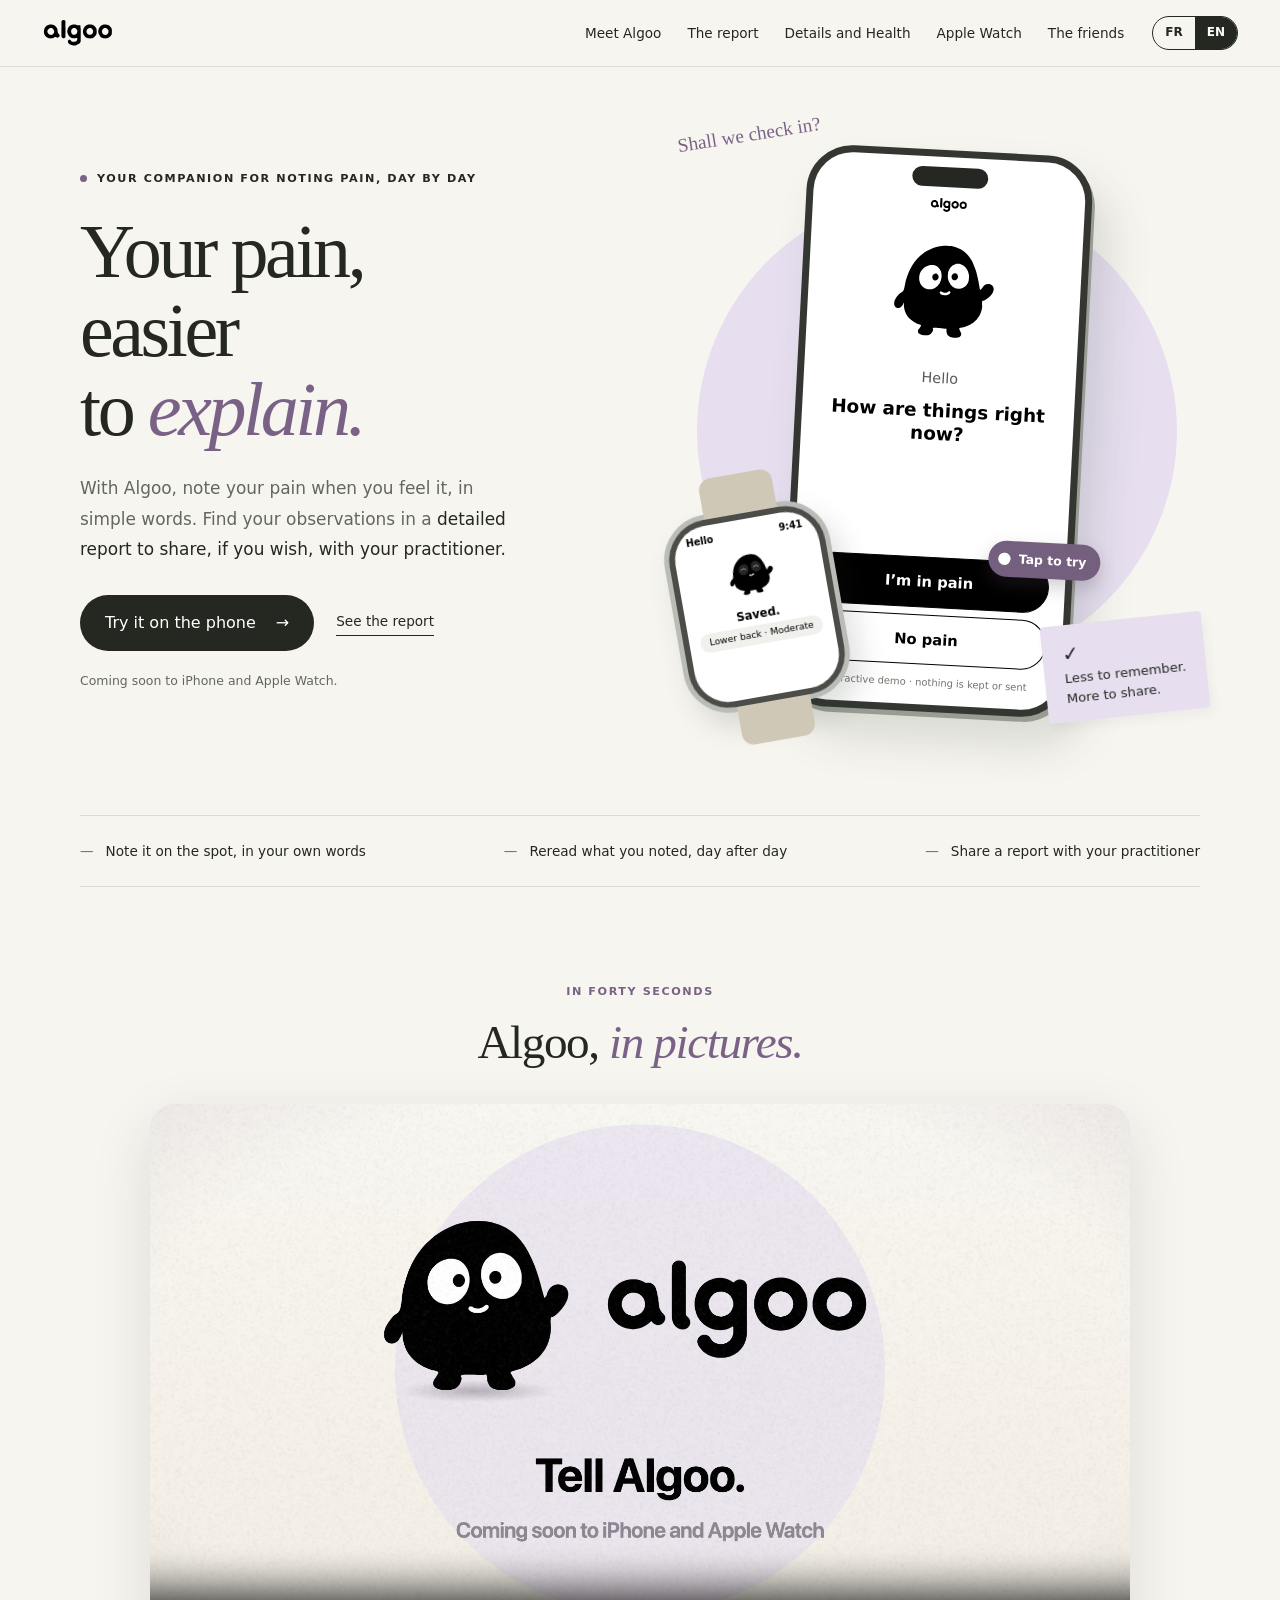
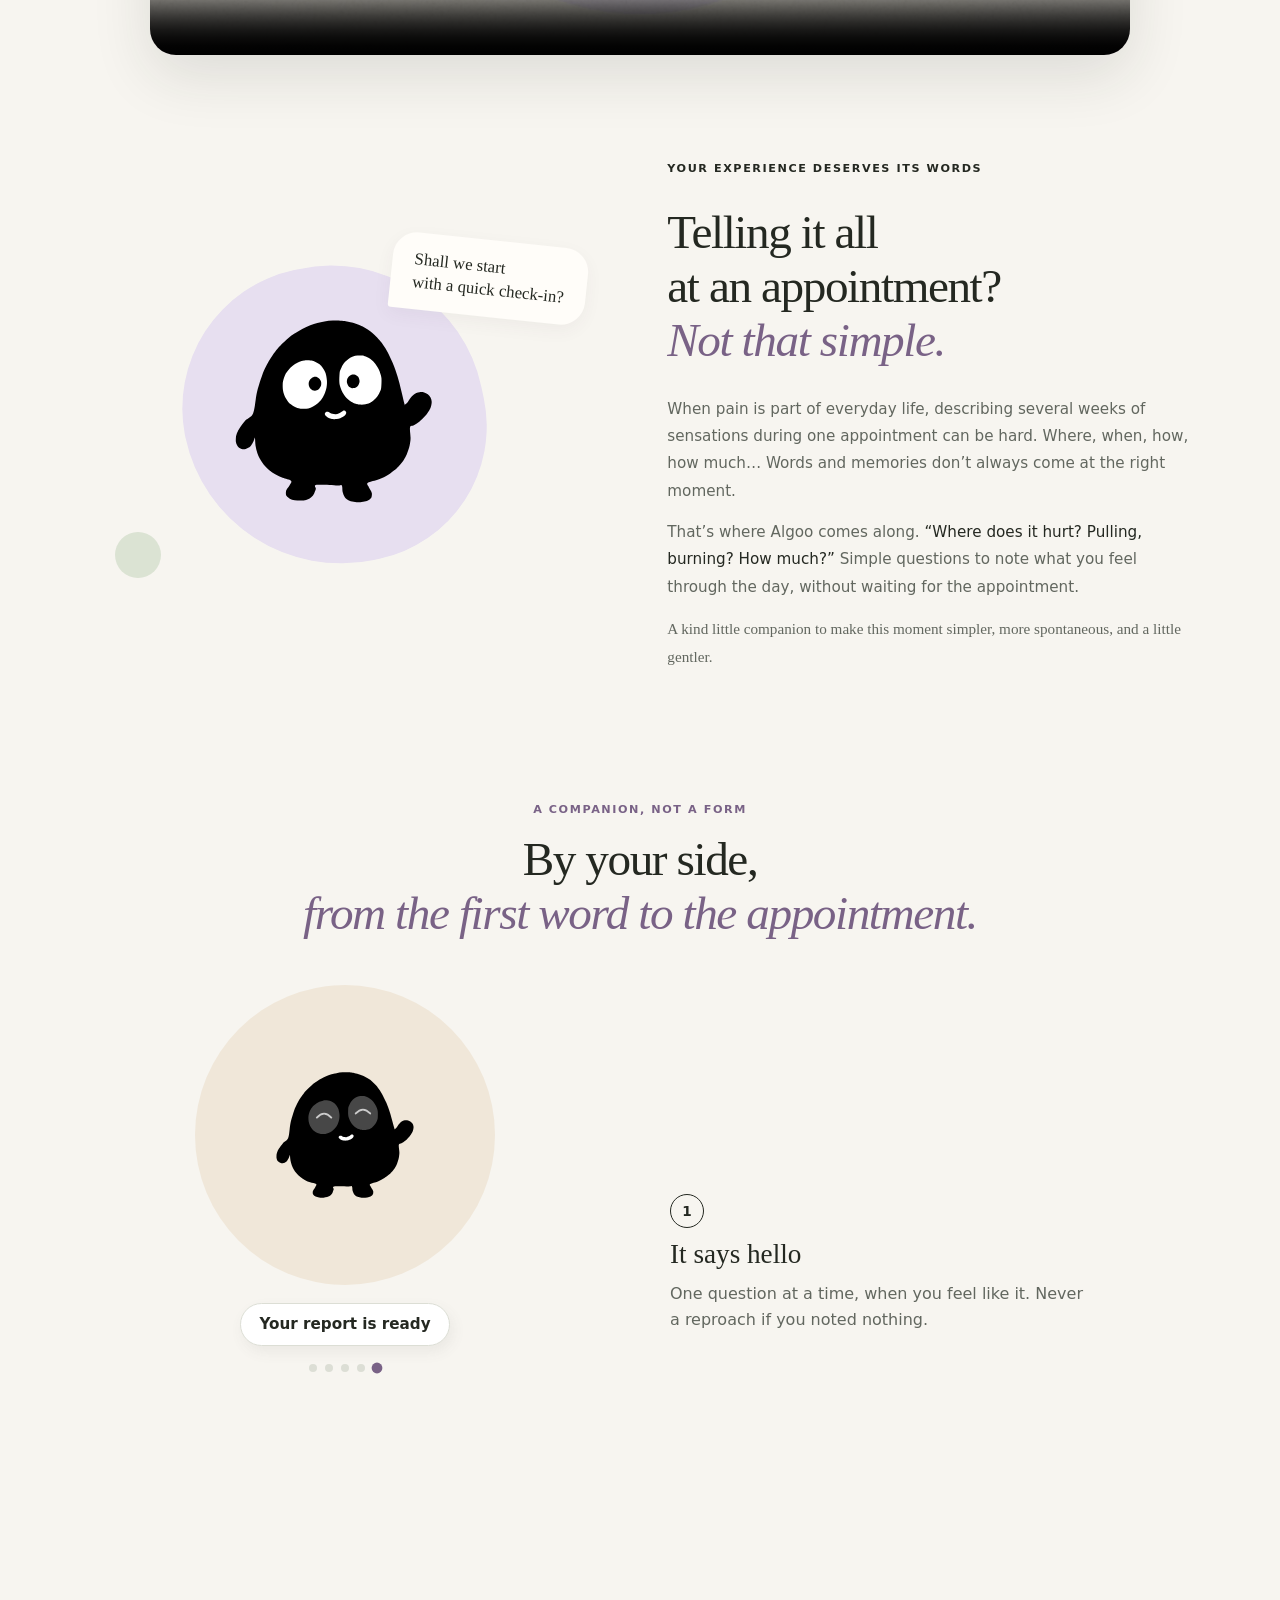
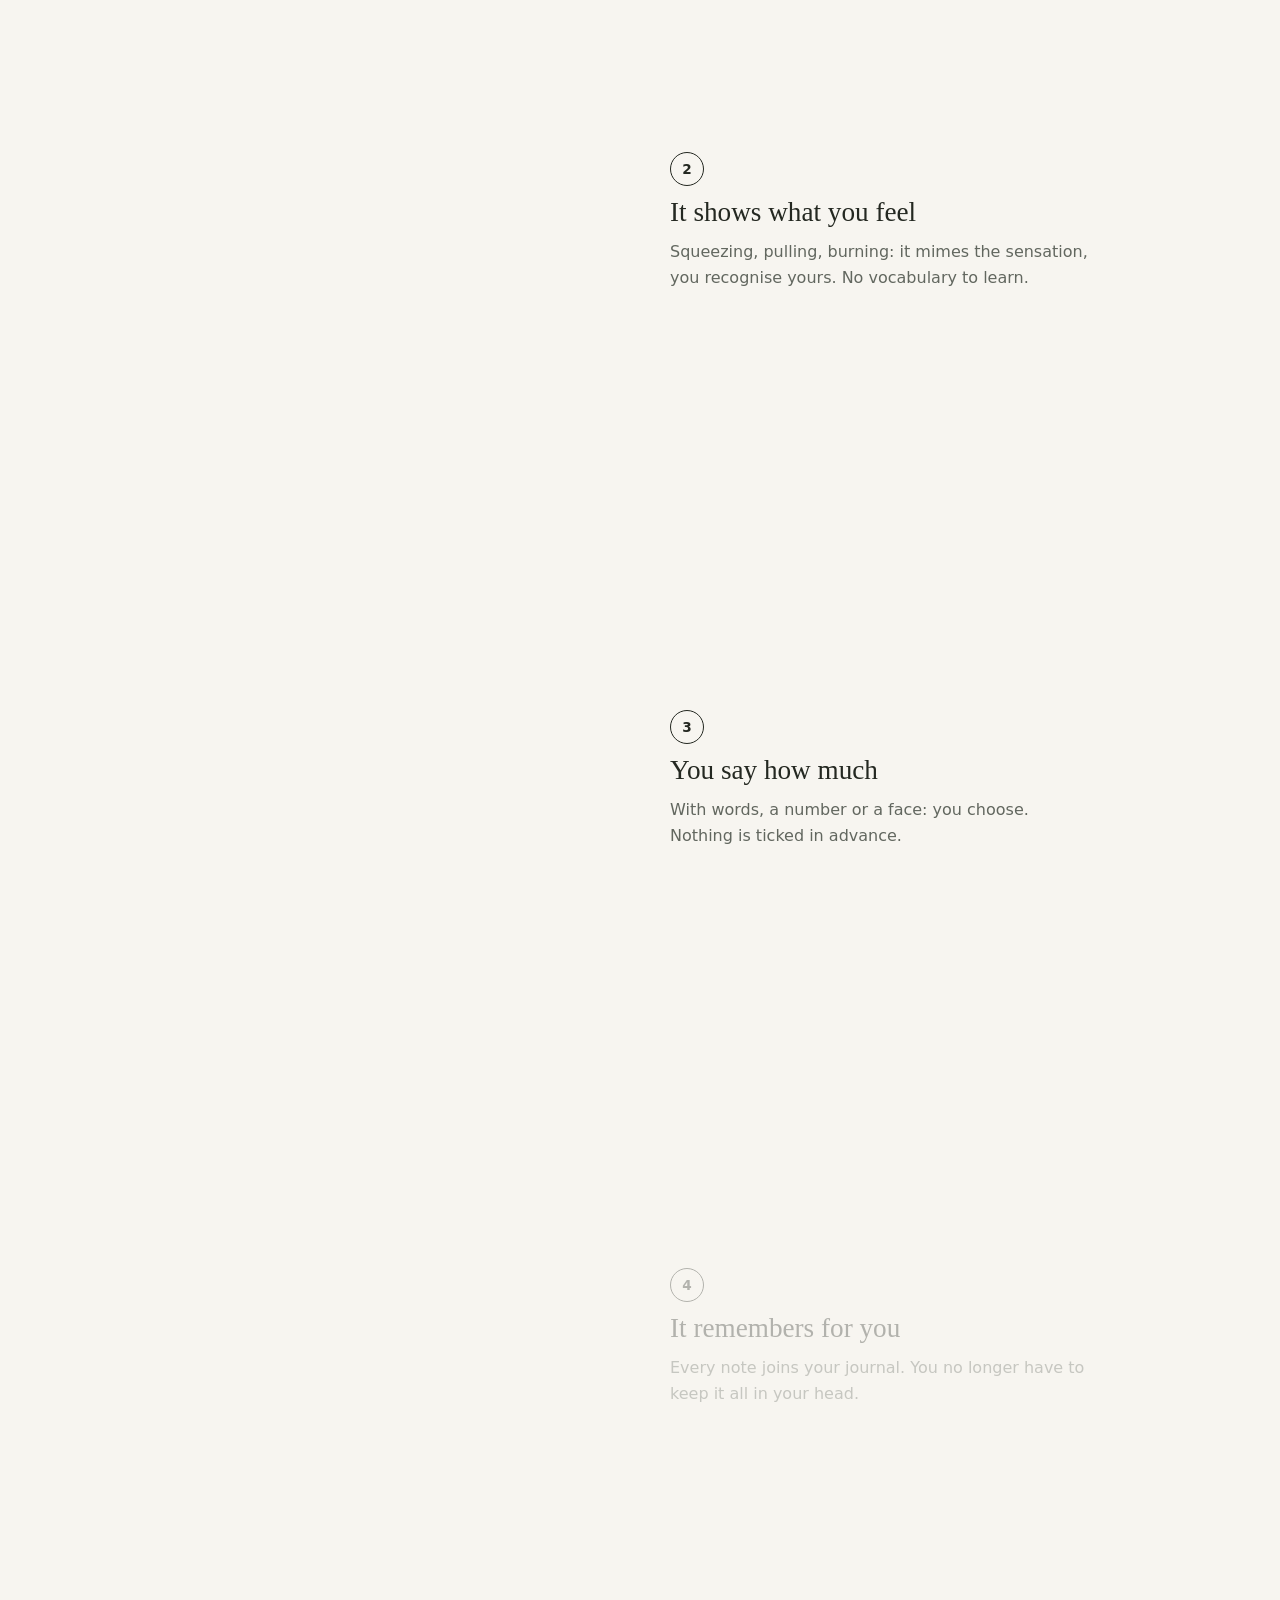
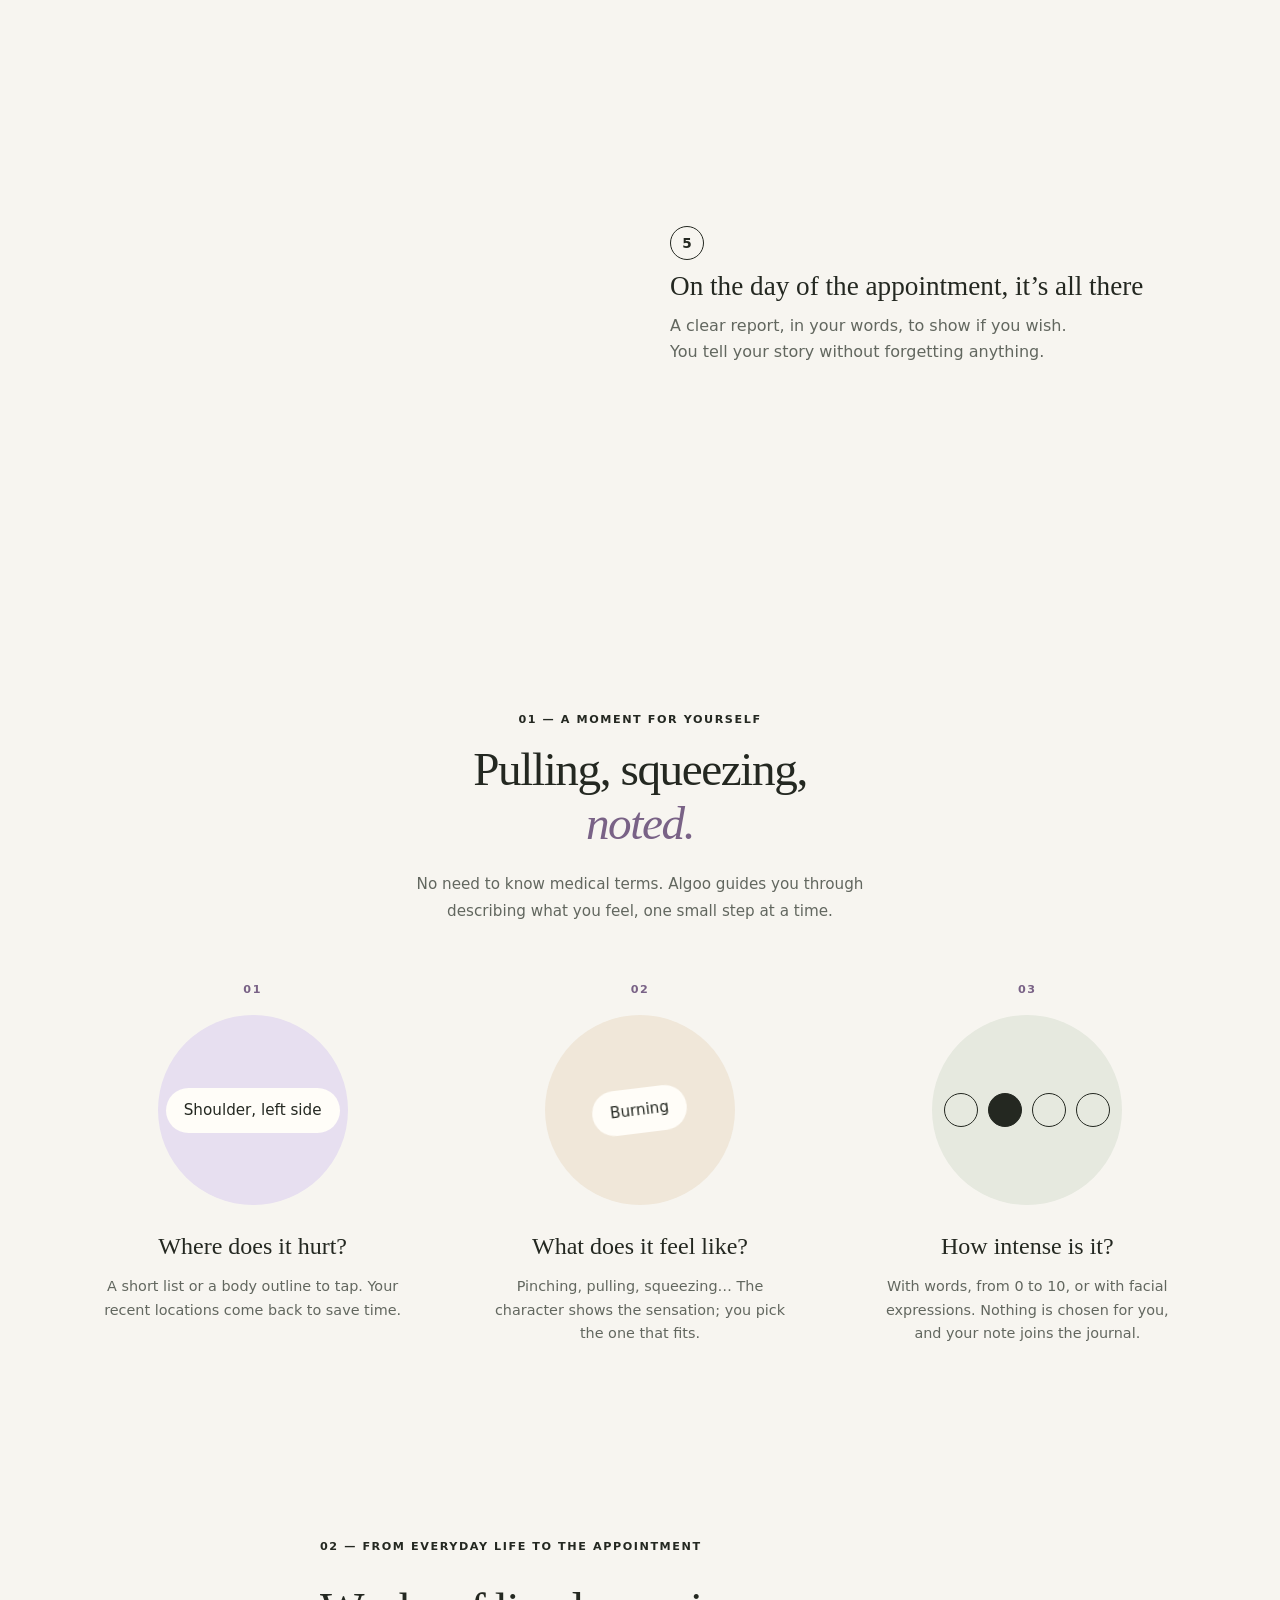
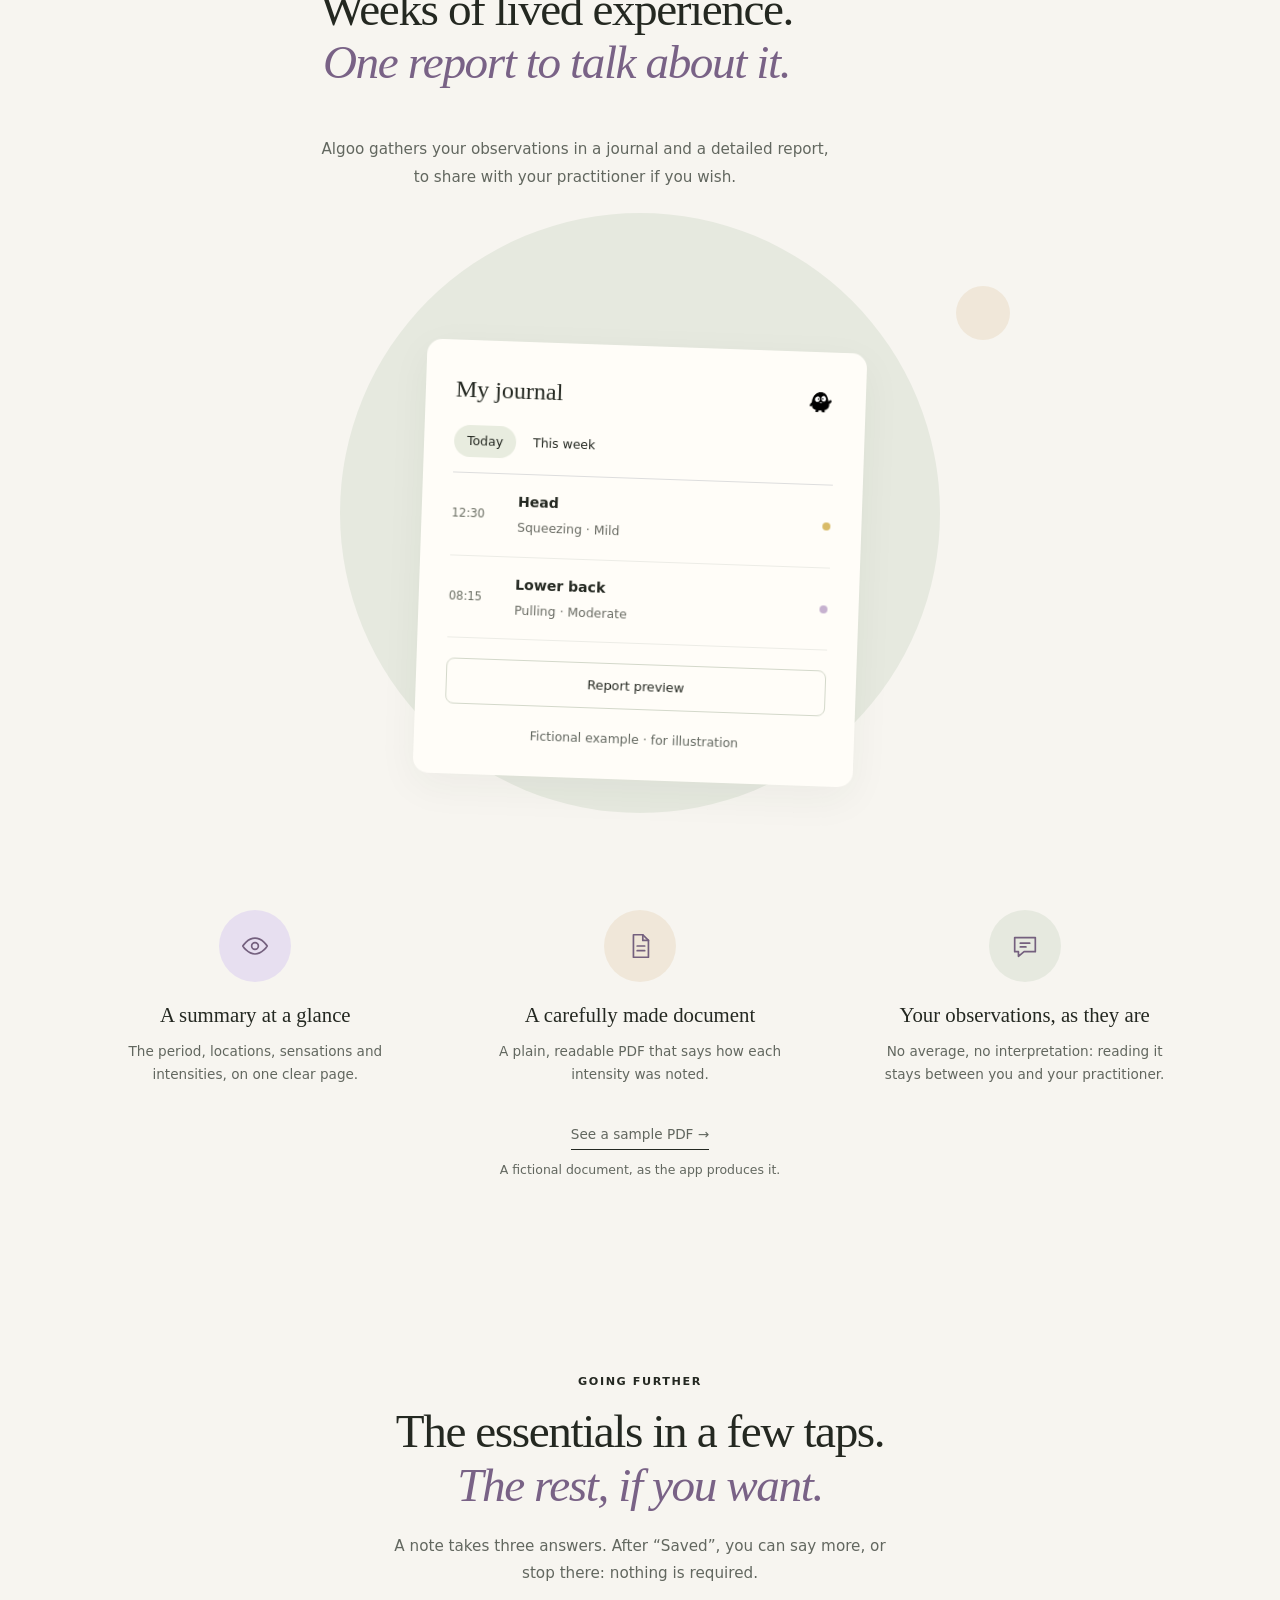
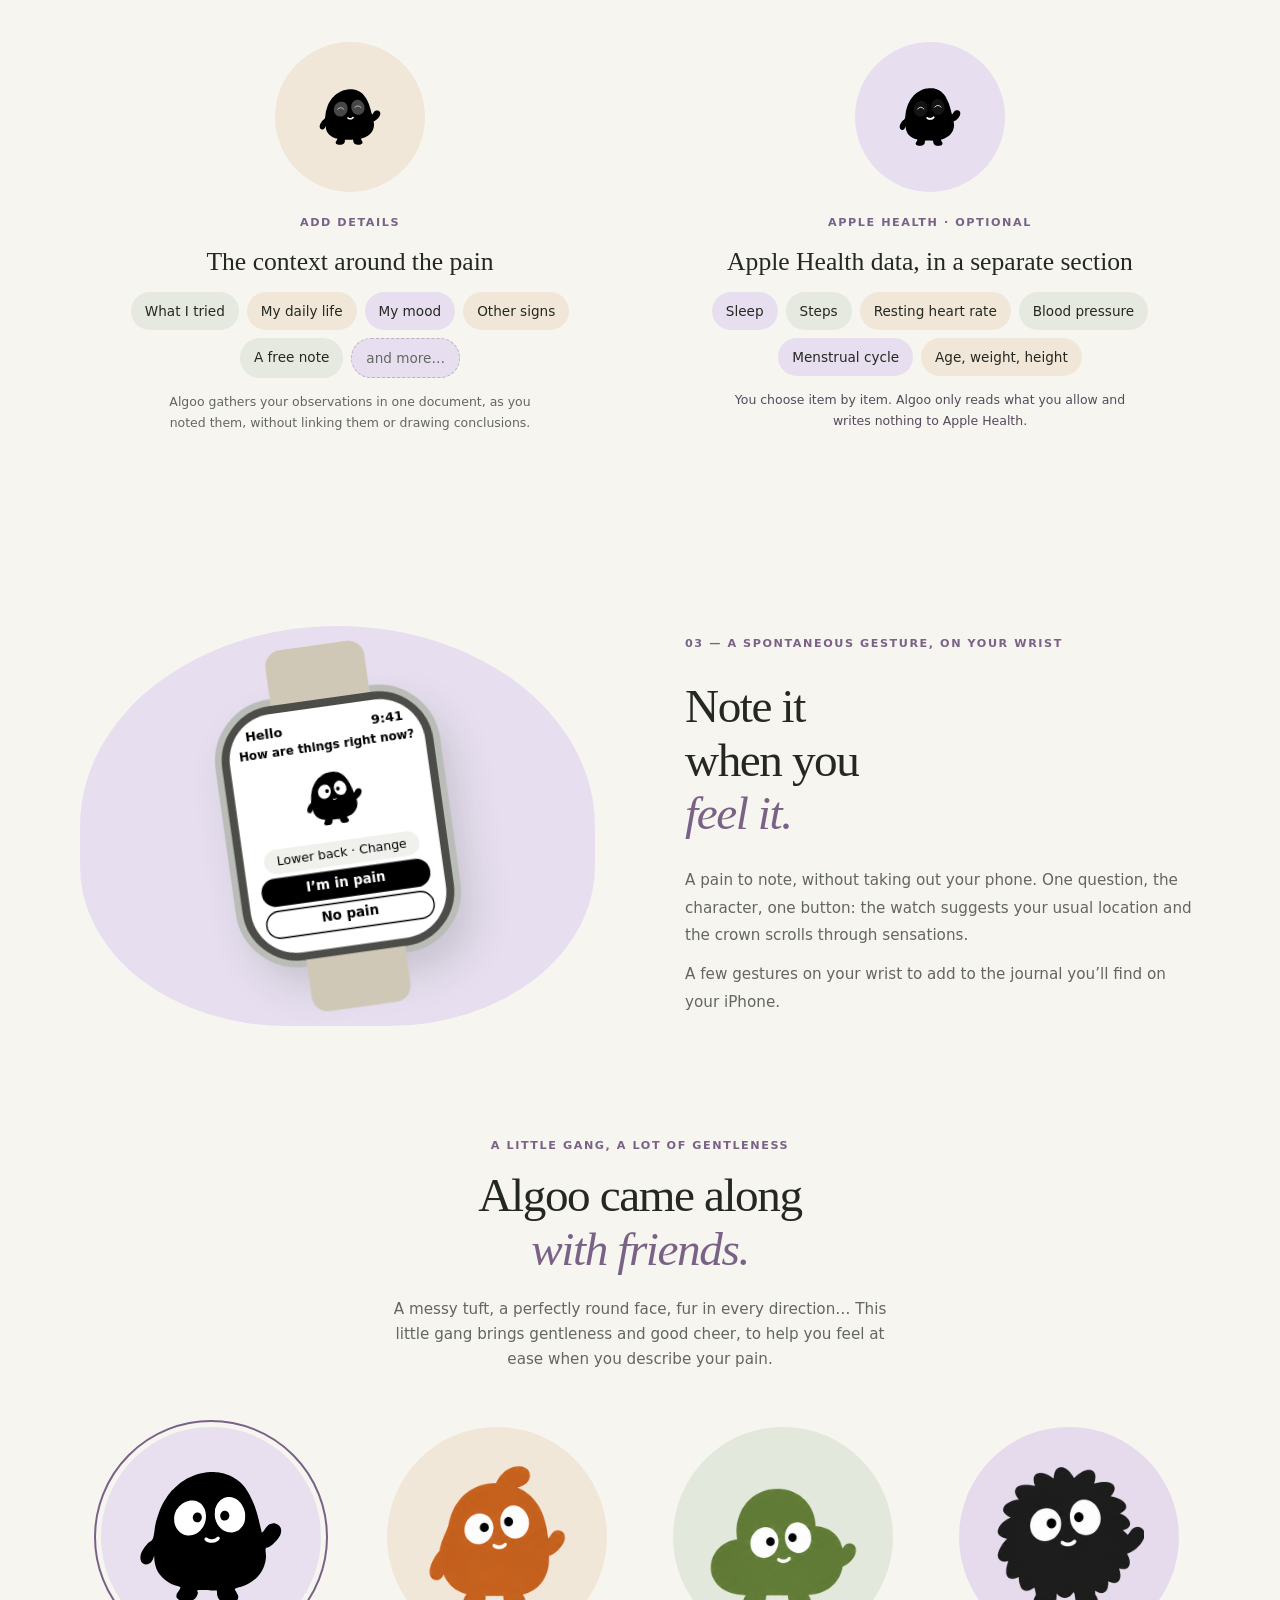
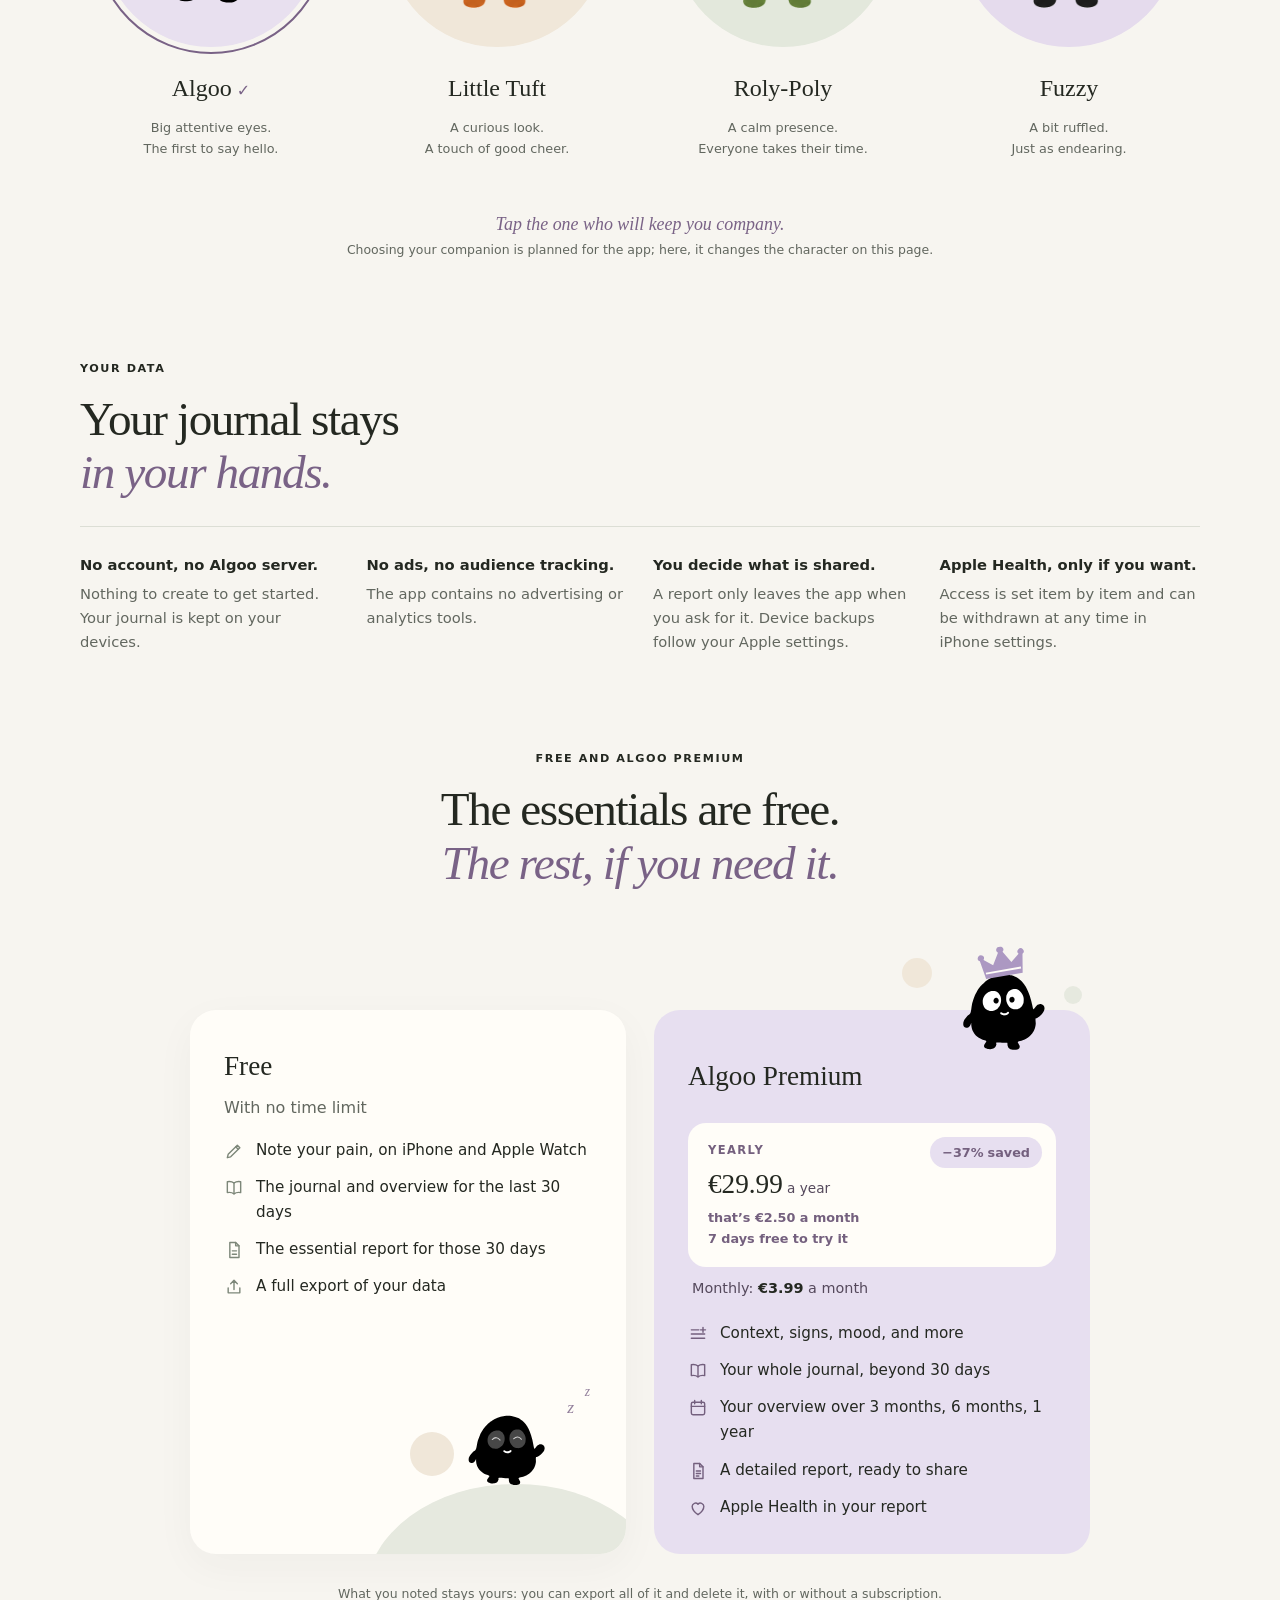
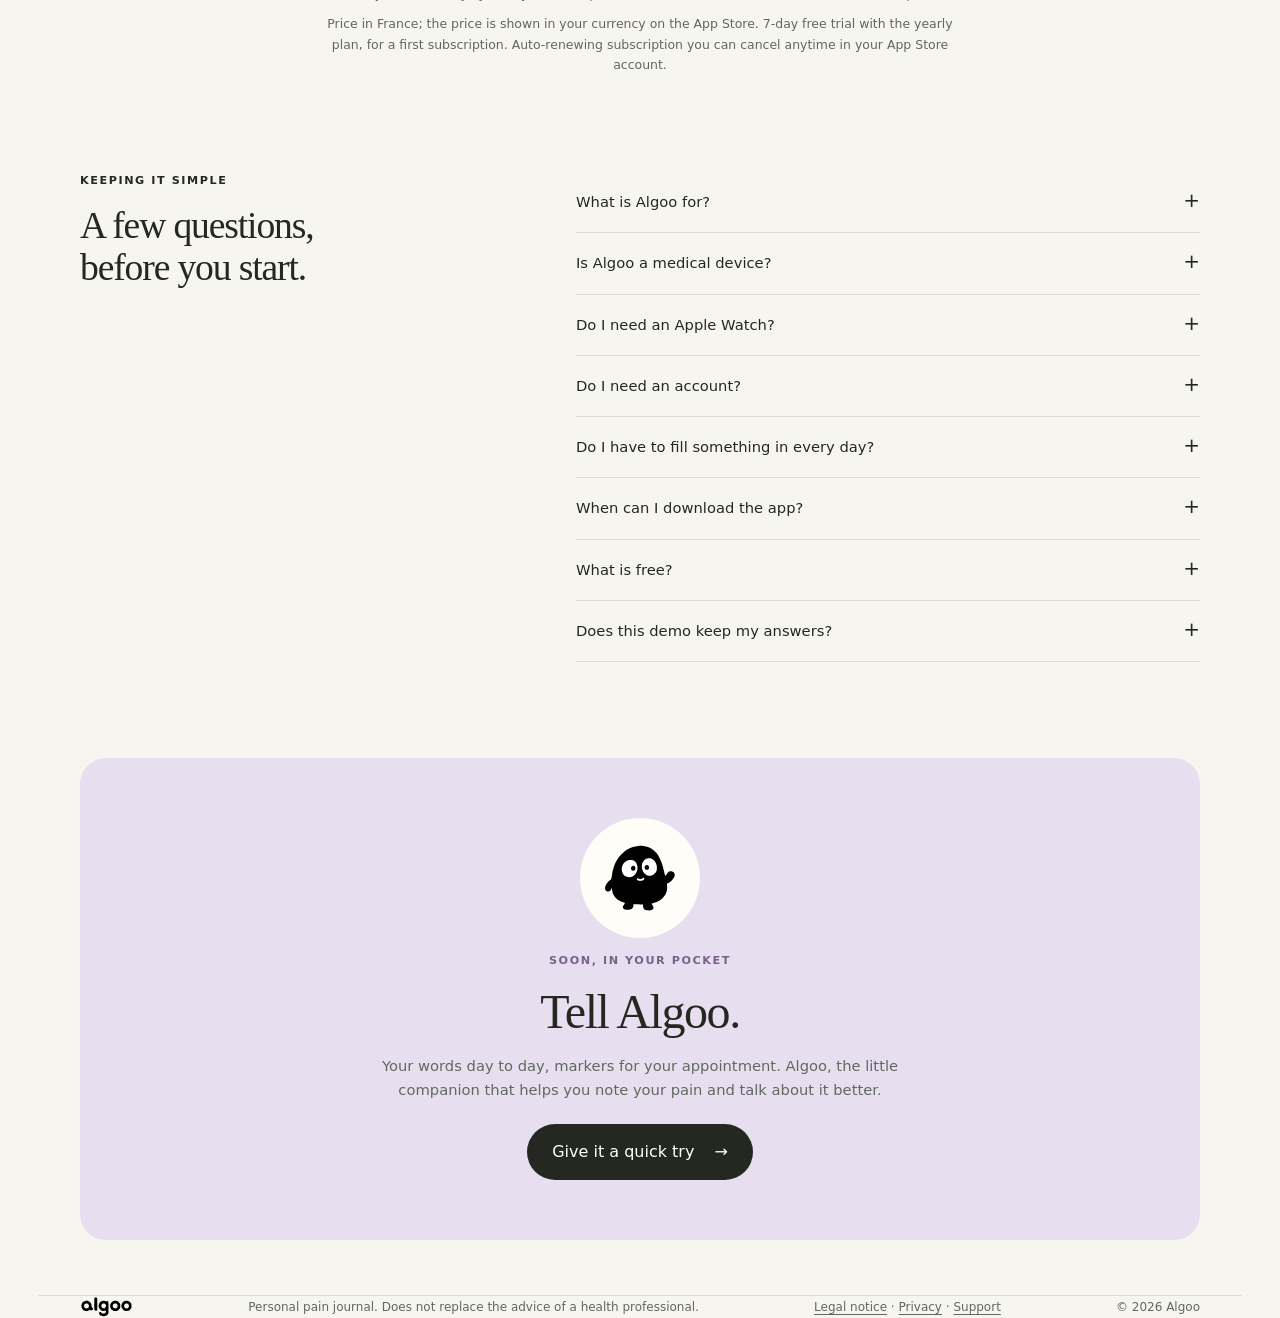
==== index.html @ d176f32a "Icône ronde Co-Authored-By: Claude Fable 5.2 <noreply@anthropic.com>" ====
<!doctype html>
<html lang="fr">
<head>
<meta charset="utf-8">
<meta name="viewport" content="width=device-width, initial-scale=1">
<title>Algoo — Noter ses douleurs et mieux en parler</title>
<meta name="description" content="Notez vos douleurs avec des mots simples, sur iPhone et Apple Watch. Algoo rassemble vos observations dans un rapport à partager avec votre praticien.">
<meta name="theme-color" content="#f7f5f0">
<meta name="robots" content="noindex">
<link rel="icon" href="assets/icon-rond.png">
<link rel="stylesheet" href="styles.css">
</head>
<body>

<header class="top">
  <a class="brand" href="#" aria-label="Algoo"><img src="assets/algoo-wordmark.svg" alt="algoo" height="30"></a>
  <nav aria-label="Navigation">
    <a href="#rencontre" data-i18n="nav.meet">Voici Algoo</a>
    <a href="#journal" data-i18n="nav.journal">Le rapport</a>
    <a href="#precisions" data-i18n="nav.more">Précisions et Santé</a>
    <a href="#watch" data-i18n="nav.watch">Apple Watch</a>
    <a href="#copains" data-i18n="nav.friends">Ses copains</a>
  </nav>
  <div class="lang" role="group" aria-label="Langue / Language">
    <button type="button" data-lang="fr" aria-pressed="true">FR</button>
    <button type="button" data-lang="en" aria-pressed="false">EN</button>
  </div>
</header>

<main class="wrap">

<section class="hero">
  <div class="hero-copy">
    <p class="eyebrow"><i class="status"></i><span data-i18n="hero.eyebrow">Votre compagnon pour noter vos douleurs, au quotidien</span></p>
    <h1 data-i18n-html="hero.title">Vos douleurs,<br>plus faciles<br>à <em>expliquer.</em></h1>
    <p class="intro" data-i18n-html="hero.intro">Avec Algoo, notez vos douleurs au moment où vous les ressentez, avec des mots simples. Retrouvez vos observations dans un <strong>rapport détaillé à partager, si vous le souhaitez, avec votre praticien.</strong></p>
    <div class="cta">
      <a class="btn" href="#demo"><span data-i18n="hero.try">Essayer sur le téléphone</span> <span aria-hidden="true">→</span></a>
      <a class="text-link" href="#journal" data-i18n="hero.report">Découvrir le rapport</a>
    </div>
    <p class="small" data-i18n="hero.soon">Bientôt sur iPhone et Apple Watch.</p>
  </div>

  <div class="scene" id="demo">
    <div class="orb"></div>
    <p class="orbit-text" data-i18n="hero.orbit">On fait un petit point ?</p>
    <div class="phone">
      <div class="island"></div>
      <div class="screen" id="phone" aria-live="polite">
        <div class="phone-top"><img src="assets/algoo-wordmark.svg" alt="" height="16"></div>
        <img class="mascot" id="demo-mascot" src="assets/poses/hello.svg" alt="" width="136" height="136">
        <p class="greet" id="demo-greet"></p>
        <p class="question" id="demo-question"></p>
        <div class="choices" id="demo-choices"></div>
        <div class="actions" id="demo-actions"></div>
      </div>
      <p class="tap-hint" id="tap-hint" aria-hidden="true"><i></i><span data-i18n="demo.hint">Touchez pour essayer</span></p>
      <p class="demo-label" data-i18n="demo.caption">Démo interactive · rien n’est conservé ni envoyé</p>
    </div>
    <div class="watch small-watch" aria-hidden="true">
      <div class="watch-screen">
        <div class="watch-top"><span data-i18n="watch.greet">Bonjour</span><span>9:41</span></div>
        <img class="mascot" src="assets/poses/saved.svg" alt="" width="62" height="62">
        <strong data-i18n="app.saved">C’est noté.</strong>
        <span class="watch-pill" data-i18n="watch.summary">Bas du dos · Modérée</span>
      </div>
    </div>
    <p class="sticky"><span aria-hidden="true">✓</span><span data-i18n-html="hero.note">Moins à retenir.<br>Plus à partager.</span></p>
  </div>
</section>

<ul class="benefits">
  <li data-i18n="benefit.1">Noter spontanément, avec vos mots</li>
  <li data-i18n="benefit.2">Relire ce que vous avez noté, jour après jour</li>
  <li data-i18n="benefit.3">Partager un rapport avec votre praticien</li>
</ul>

<section class="film" id="film">
  <p class="eyebrow mauve" data-i18n="film.eyebrow">En quarante secondes</p>
  <h2 data-i18n-html="film.title">Algoo, <em>en images.</em></h2>
  <!-- Elle a du son mais démarre muette, comme l'exigent les navigateurs ; le son se rétablit depuis
       les commandes. Sous-titres au choix. Elle ne démarre seule que si elle est à l'écran et si le système
       ne demande pas de réduire les animations ; les commandes restent toujours disponibles. -->
  <div class="film-frame">
    <video id="film-video" muted loop playsinline controls preload="none" poster="assets/video/algoo-fr.jpg"
           data-src-fr="assets/video/algoo-fr.mp4" data-src-en="assets/video/algoo-en.mp4"
           data-poster-fr="assets/video/algoo-fr.jpg" data-poster-en="assets/video/algoo-en.jpg"
           data-vtt-fr="assets/video/algoo-fr.vtt" data-vtt-en="assets/video/algoo-en.vtt">
      <source src="assets/video/algoo-fr.mp4" type="video/mp4">
      <track kind="captions" srclang="fr" label="Français" src="assets/video/algoo-fr.vtt">
    </video>
  </div>
</section>

<section class="meet" id="rencontre">
  <div class="meet-art">
    <div class="blob"></div>
    <button type="button" class="poke" id="poke" data-i18n-label="meet.poke" aria-label="Faire réagir Algoo"><img class="mascot idle" id="companion" src="assets/poses/hello.svg" alt="" width="270" height="270"></button>
    <p class="speech" data-i18n-html="meet.speech">On commence<br>par un petit point ?</p>
    <i class="tiny-orb"></i>
  </div>
  <div class="meet-copy">
    <p class="eyebrow" data-i18n="meet.eyebrow">Votre vécu mérite ses mots</p>
    <h2 data-i18n-html="meet.title">Tout raconter<br>en consultation&nbsp;?<br><em>Pas si simple.</em></h2>
    <p data-i18n="meet.p1">Quand la douleur accompagne le quotidien, il peut être difficile de décrire plusieurs semaines de sensations pendant un rendez-vous. Où, quand, comment, à quel point… Les mots et les souvenirs ne viennent pas toujours au bon moment.</p>
    <p data-i18n-html="meet.p2">C’est là qu’Algoo vous accompagne. <strong>« Où ça fait mal ? Ça tire, ça brûle ? À quel point ? »</strong> Des questions simples pour noter ce que vous ressentez au fil de la journée, sans attendre la consultation.</p>
    <p class="story-end" data-i18n="meet.end">Un petit compagnon bienveillant pour rendre ce moment plus simple, plus spontané, et un peu plus doux.</p>
  </div>
</section>

<section class="story" id="recit">
  <div class="story-head">
    <p class="eyebrow mauve" data-i18n="story.eyebrow">Un compagnon, pas un formulaire</p>
    <h2 data-i18n-html="story.title">Il vous accompagne,<br><em>du premier mot au rendez-vous.</em></h2>
  </div>
  <!-- Récit au défilement : le personnage reste à l'écran et change à chaque temps. Sans script,
       les cinq temps se lisent simplement l'un sous l'autre. -->
  <div class="scrolly" id="scrolly">
    <div class="scrolly-stage" aria-hidden="true">
      <div class="stage-disc b1" id="story-disc"><img class="mascot" id="story-mascot" src="assets/poses/hello.svg" alt="" width="190" height="190"></div>
      <p class="stage-chip" id="story-chip">Comment ça se passe ?</p>
      <div class="stage-dots" id="story-dots"></div>
    </div>
    <ol class="scrolly-steps">
      <li class="scrolly-step" data-pose="hello" data-anim="hop" data-tone="b1"><span class="step-n">1</span><h3 data-i18n="story.b1t">Il vous dit bonjour</h3><p data-i18n="story.b1">Une question à la fois, quand vous en avez envie. Jamais de reproche si vous n’avez rien noté.</p><span class="chip-src" hidden data-i18n="story.c1">Comment ça se passe ?</span></li>
      <li class="scrolly-step" data-pose="squeeze" data-anim="squeeze" data-tone="b2"><span class="step-n">2</span><h3 data-i18n="story.b2t">Il montre ce que vous ressentez</h3><p data-i18n="story.b2">Ça serre, ça tire, ça brûle : il mime la sensation, vous reconnaissez la vôtre. Pas de vocabulaire à apprendre.</p><span class="chip-src" hidden data-i18n="story.c2">Ça serre</span></li>
      <li class="scrolly-step" data-pose="neutral" data-anim="hop" data-tone="b3"><span class="step-n">3</span><h3 data-i18n="story.b4t">Vous dites à quel point</h3><p data-i18n="story.b4">Avec des mots, un nombre ou un visage : c’est vous qui choisissez. Rien n’est coché d’avance.</p><span class="chip-src" hidden data-i18n="story.c4">Modérée</span></li>
      <li class="scrolly-step" data-pose="saved" data-anim="saved" data-tone="b1"><span class="step-n">4</span><h3 data-i18n="story.b3t">Il s’en souvient pour vous</h3><p data-i18n="story.b3">Chaque note rejoint votre journal. Vous n’avez plus à tout garder en tête.</p><span class="chip-src" hidden data-i18n="story.c3">C’est noté.</span></li>
      <li class="scrolly-step" data-pose="calm" data-anim="hop" data-tone="b2"><span class="step-n">5</span><h3 data-i18n="story.b5t">Le jour du rendez-vous, tout est là</h3><p data-i18n="story.b5">Un rapport clair, avec vos mots, à montrer si vous le souhaitez. Vous racontez, sans rien oublier.</p><span class="chip-src" hidden data-i18n="story.c5">Votre rapport est prêt</span></li>
    </ol>
  </div>
</section>

<section id="comment">
  <div class="section-intro center">
    <p class="eyebrow" data-i18n="steps.eyebrow">01 — Un instant pour soi</p>
    <h2 data-i18n-html="steps.title">Ça tire, ça serre,<br><em>ça se note.</em></h2>
    <p data-i18n="steps.intro">Pas besoin de connaître les termes médicaux. Algoo vous guide pour décrire ce que vous ressentez, une petite étape à la fois.</p>
  </div>
  <div class="steps">
    <article class="step">
      <span class="num">01</span>
      <div class="mini"><span class="tag" data-i18n="steps.tag1">Épaule, côté gauche</span></div>
      <h3 data-i18n="steps.s1t">Où ça fait mal ?</h3>
      <p data-i18n="steps.s1">Une liste courte ou une silhouette à toucher. Vos localisations récentes reviennent pour aller plus vite.</p>
    </article>
    <article class="step">
      <span class="num">02</span>
      <div class="mini"><span class="tag tilt" data-i18n="steps.tag2">Ça brûle</span></div>
      <h3 data-i18n="steps.s2t">Ça fait quoi ?</h3>
      <p data-i18n="steps.s2">Ça pince, ça tire, ça serre… Le personnage montre la sensation, vous choisissez celle qui ressemble.</p>
    </article>
    <article class="step">
      <span class="num">03</span>
      <div class="mini"><span class="levels" aria-hidden="true"><i></i><i class="on"></i><i></i><i></i></span></div>
      <h3 data-i18n="steps.s3t">Quelle intensité ?</h3>
      <p data-i18n="steps.s3">Avec des mots, de 0 à 10 ou avec des expressions du visage. Rien n’est choisi à votre place, et votre note rejoint le journal.</p>
    </article>
  </div>
</section>

<section class="journal-section" id="journal">
  <div class="section-intro center">
    <p class="eyebrow" data-i18n="journal.eyebrow">02 — Du quotidien à la consultation</p>
    <h2 data-i18n-html="journal.title2">Des semaines de vécu.<br><em>Un rapport pour en parler.</em></h2>
    <p data-i18n="journal.lead">Algoo rassemble vos observations dans un journal et un rapport détaillé, à partager avec votre praticien si vous le souhaitez.</p>
  </div>
  <div class="journal-stage">
    <div class="journal">
      <div class="journal-head"><strong data-i18n="journal.head">Mon journal</strong><img src="assets/poses/rest.svg" alt="" width="30" height="30"></div>
      <div class="journal-tabs" role="group">
        <button type="button" data-period="today" aria-pressed="true" data-i18n="journal.today">Aujourd’hui</button>
        <button type="button" data-period="week" aria-pressed="false" data-i18n="journal.week">Cette semaine</button>
      </div>
      <div id="entries"></div>
      <button type="button" class="report-btn" data-report data-i18n="journal.button">Aperçu du rapport</button>
      <p class="small center" data-i18n="journal.caption">Exemple fictif · présentation illustrative</p>
    </div>
  </div>
  <ul class="report-points">
    <li><span class="point-disc" aria-hidden="true"><svg viewBox="0 0 32 32" width="30" height="30" fill="none" stroke="currentColor" stroke-width="1.8" stroke-linecap="round" stroke-linejoin="round"><path d="M3 16s5-8.5 13-8.5S29 16 29 16s-5 8.5-13 8.5S3 16 3 16z"/><circle cx="16" cy="16" r="3.6"/></svg></span><strong data-i18n="journal.k1t">Une synthèse d’un coup d’œil</strong><span data-i18n="journal.k1">La période, les localisations, les sensations et les intensités, sur une page claire.</span></li>
    <li><span class="point-disc" aria-hidden="true"><svg viewBox="0 0 32 32" width="30" height="30" fill="none" stroke="currentColor" stroke-width="1.8" stroke-linecap="round" stroke-linejoin="round"><path d="M9 4h10l6 6v18H9z"/><path d="M19 4v6h6M13 16h8M13 21h8"/></svg></span><strong data-i18n="journal.k2t">Un document soigné</strong><span data-i18n="journal.k2">Un PDF sobre et lisible, qui dit comment chaque intensité a été notée.</span></li>
    <li><span class="point-disc" aria-hidden="true"><svg viewBox="0 0 32 32" width="30" height="30" fill="none" stroke="currentColor" stroke-width="1.8" stroke-linecap="round" stroke-linejoin="round"><path d="M5 7h22v15H15l-6 5v-5H5z"/><path d="M11 13h10M11 17h6"/></svg></span><strong data-i18n="journal.k3t">Vos observations, telles quelles</strong><span data-i18n="journal.k3">Pas de moyenne, pas d’interprétation : la lecture reste entre vous et votre praticien.</span></li>
  </ul>
  <p class="center"><a class="text-link" id="pdf-sample" href="assets/exemples/rapport-algoo-exemple-fr.pdf" target="_blank" rel="noopener" data-i18n="journal.pdf">Voir un exemple du PDF →</a></p>
  <p class="small center" data-i18n="journal.pdfnote">Document fictif, tel que l’app le produit.</p>
</section>

<section class="more" id="precisions">
  <div class="section-intro center">
    <p class="eyebrow" data-i18n="more.eyebrow">Pour aller plus loin</p>
    <h2 data-i18n-html="more.title">L’essentiel en quelques touchers.<br><em>Le reste, si vous le voulez.</em></h2>
    <p data-i18n="more.intro">Une note tient en trois réponses. Après « C’est noté », vous pouvez en dire plus, ou vous arrêter là : rien n’est obligatoire.</p>
  </div>
  <div class="more-cards">
    <article class="more-card">
      <span class="more-disc" aria-hidden="true"><img src="assets/poses/calm.svg" alt="" width="84" height="84"></span>
      <p class="eyebrow mauve" data-i18n="more.c1e">Ajouter des précisions</p>
      <h3 data-i18n="more.c1t">Le contexte autour de la douleur</h3>
      <div class="chips" id="chips" aria-hidden="true">
        <span data-i18n="more.t1">Ce que j’ai essayé</span><span data-i18n="more.t2">Mon quotidien</span><span data-i18n="more.t3">Mon humeur</span><span data-i18n="more.t4">Autres signes</span><span data-i18n="more.t5">Une note libre</span><span class="etc" data-i18n="more.t6">et d’autres…</span>
      </div>
      <p class="small" data-i18n="more.c1n">Algoo réunit vos observations dans un même document, telles que vous les avez notées, sans les relier ni conclure.</p>
    </article>
    <article class="more-card health">
      <span class="more-disc" aria-hidden="true"><img src="assets/poses/joy.svg" alt="" width="84" height="84"></span>
      <p class="eyebrow mauve" data-i18n="more.c2e">Apple Santé · facultatif</p>
      <h3 data-i18n="more.c2t">Des données d’Apple Santé, dans une section à part</h3>
      <ul class="health-list">
        <li data-i18n="more.h1">Sommeil</li><li data-i18n="more.h2">Pas</li><li data-i18n="more.h3">Fréquence cardiaque au repos</li><li data-i18n="more.h4">Tension artérielle</li><li data-i18n="more.h5">Cycle menstruel</li><li data-i18n="more.h6">Âge, poids, taille</li>
      </ul>
      <p class="small" data-i18n="more.c2n">Vous choisissez donnée par donnée. Algoo lit seulement ce que vous autorisez et n’écrit rien dans Apple Santé.</p>
    </article>
  </div>
</section>

<section class="watch-section" id="watch">
  <div class="watch-art">
    <div class="watch" aria-hidden="true">
      <div class="watch-screen">
        <div class="watch-top"><span data-i18n="watch.greet">Bonjour</span><span>9:41</span></div>
        <strong class="wq" data-i18n="app.question">Comment ça se passe ?</strong>
        <img class="mascot" src="assets/poses/neutral.svg" alt="" width="58" height="58">
        <span class="watch-pill" data-i18n="watch.chip">Bas du dos · Modifier</span>
        <span class="watch-btn solid" data-i18n="app.pain">J’ai mal</span>
        <span class="watch-btn" data-i18n="app.nopain">Pas de douleur</span>
      </div>
    </div>
  </div>
  <div class="watch-copy">
    <p class="eyebrow mauve" data-i18n="watch.eyebrow">03 — Un geste spontané, au poignet</p>
    <h2 data-i18n-html="watch.title">Notez-le<br>quand vous<br><em>le ressentez.</em></h2>
    <p data-i18n="watch.p1">Une douleur à noter, sans sortir votre téléphone. Une question, le personnage, un bouton : la montre propose votre localisation habituelle et la couronne fait défiler les sensations.</p>
    <p data-i18n="watch.p2">Quelques gestes au poignet pour enrichir le journal que vous retrouverez sur iPhone.</p>
  </div>
</section>

<section class="friends-section" id="copains">
  <div class="friends-intro">
    <p class="eyebrow mauve" data-i18n="friends.eyebrow">Une petite bande, beaucoup de douceur</p>
    <h2 data-i18n-html="friends.title">Algoo est venu<br><em>avec ses copains.</em></h2>
    <p data-i18n="friends.intro">Une mèche en bataille, une bouille toute ronde, des poils dans tous les sens… Cette petite bande apporte de la douceur et de la bonne humeur, pour vous aider à vous sentir à l’aise quand vous décrivez vos douleurs.</p>
  </div>
  <div class="friends-lineup" role="group" aria-labelledby="pick-label">
    <button type="button" class="friend-card" data-friend="algoo" data-src="assets/poses/hello.svg" aria-pressed="true"><span class="halo h1"><img src="assets/poses/hello.svg" alt="" width="190" height="190"></span><strong class="fname">Algoo</strong><span class="fdesc" data-i18n-html="friends.c1">Les grands yeux attentifs.<br>Le premier à vous dire bonjour.</span></button>
    <button type="button" class="friend-card" data-friend="meche" data-src="assets/friends/meche.png" aria-pressed="false"><span class="halo h2"><img src="assets/friends/meche.png" alt="" width="150" height="150"></span><strong class="fname" data-i18n="friends.n2">La petite mèche</strong><span class="fdesc" data-i18n-html="friends.c2">Un air curieux.<br>Une touche de bonne humeur.</span></button>
    <button type="button" class="friend-card" data-friend="rond" data-src="assets/friends/rond.png" aria-pressed="false"><span class="halo h3"><img src="assets/friends/rond.png" alt="" width="150" height="150"></span><strong class="fname" data-i18n="friends.n3">Le tout rond</strong><span class="fdesc" data-i18n-html="friends.c3">Une présence tranquille.<br>Chacun prend son temps.</span></button>
    <button type="button" class="friend-card" data-friend="poilu" data-src="assets/friends/poilu.png" aria-pressed="false"><span class="halo h4"><img src="assets/friends/poilu.png" alt="" width="150" height="150"></span><strong class="fname" data-i18n="friends.n4">Le poilu</strong><span class="fdesc" data-i18n-html="friends.c4">Un peu ébouriffé.<br>Tout aussi attachant.</span></button>
  </div>
  <p class="friends-caption" id="pick-label" data-i18n="friends.caption">Touchez celui qui vous accompagnera.</p>
  <p class="small center" data-i18n="friends.project">Le choix du compagnon est un projet pour l’app ; ici, il change le personnage de cette page.</p>
</section>

<section class="trust">
  <p class="eyebrow" data-i18n="trust.eyebrow">Vos données</p>
  <h2 data-i18n-html="trust.title">Votre journal reste<br><em>entre vos mains.</em></h2>
  <div class="three four">
    <p><strong data-i18n="trust.1t">Pas de compte, pas de serveur Algoo.</strong> <span data-i18n="trust.1">Rien à créer pour commencer. Votre journal est conservé sur vos appareils.</span></p>
    <p><strong data-i18n="trust.2t">Ni publicité, ni mesure d’audience.</strong> <span data-i18n="trust.2">L’app ne contient aucun outil de suivi publicitaire ou statistique.</span></p>
    <p><strong data-i18n="trust.3t">Vous décidez du partage.</strong> <span data-i18n="trust.3">Un rapport ne sort de l’app que lorsque vous le demandez. Les sauvegardes de l’appareil suivent vos réglages Apple.</span></p>
    <p><strong data-i18n="trust.4t">Apple Santé, seulement si vous le voulez.</strong> <span data-i18n="trust.4">L’accès se règle donnée par donnée et se retire à tout moment dans les réglages de l’iPhone.</span></p>
  </div>
</section>

<section class="pricing" id="offre">
  <div class="section-intro center">
    <p class="eyebrow" data-i18n="price.eyebrow">Gratuit et Algoo Premium</p>
    <h2 data-i18n-html="price.title">L’essentiel est gratuit.<br><em>Le reste, si vous en avez besoin.</em></h2>
  </div>
  <div class="plans">
    <div class="plan">
      <h3 data-i18n="price.free.t">Gratuit</h3>
      <p class="plan-price" data-i18n="price.free.p">Sans limite de durée</p>
      <ul>
        <li><svg class="li-ico" viewBox="0 0 24 24" width="20" height="20" fill="none" stroke="currentColor" stroke-width="1.7" stroke-linecap="round" stroke-linejoin="round" aria-hidden="true"><path d="M4 20l1-4L16 5l3 3L8 19z"/><path d="M14 7l3 3"/></svg><span data-i18n="price.free.s1">Noter vos douleurs, sur iPhone et Apple Watch</span></li>
        <li><svg class="li-ico" viewBox="0 0 24 24" width="20" height="20" fill="none" stroke="currentColor" stroke-width="1.7" stroke-linecap="round" stroke-linejoin="round" aria-hidden="true"><path d="M12 6c-2-1.5-5-2-8-1.5v13c3-.5 6 0 8 1.500 2-1.500 5-2 8-1.500v-13c-3-.5-6 0-8 1.500z"/><path d="M12 6v13"/></svg><span data-i18n="price.free.2">Le journal et l’aperçu des 30 derniers jours</span></li>
        <li><svg class="li-ico" viewBox="0 0 24 24" width="20" height="20" fill="none" stroke="currentColor" stroke-width="1.7" stroke-linecap="round" stroke-linejoin="round" aria-hidden="true"><path d="M7 3h7l4 4v14H7z"/><path d="M14 3v4h4M10 13h5M10 17h5"/></svg><span data-i18n="price.free.3">Le rapport essentiel sur ces 30 jours</span></li>
        <li><svg class="li-ico" viewBox="0 0 24 24" width="20" height="20" fill="none" stroke="currentColor" stroke-width="1.7" stroke-linecap="round" stroke-linejoin="round" aria-hidden="true"><path d="M12 15V4M8 8l4-4 4 4"/><path d="M5 13v6h14v-6"/></svg><span data-i18n="price.free.s4">L’export complet de vos données</span></li>
      </ul>
      <span class="plan-scene" aria-hidden="true">
        <i class="sun"></i><i class="hill"></i>
        <img src="assets/poses/calm.svg" alt="" width="104" height="104">
        <b class="zz">z</b><b class="zz two">z</b>
      </span>
    </div>
    <div class="plan plan-premium">
      <span class="plan-dot sand" aria-hidden="true"></span><span class="plan-dot sage" aria-hidden="true"></span>
      <span class="plan-mascot" aria-hidden="true">
        <svg class="crown" viewBox="0 0 64 44" width="50" height="34"><path fill="#ac98c2" d="M8 38 4 14a4 4 0 1 1 5-1l11 9 9-15a4.5 4.5 0 1 1 6 0l9 15 11-9a4 4 0 1 1 5 1l-4 24z"/><path stroke="#fffdf8" stroke-width="2.5" d="M9 31h46"/></svg>
        <img src="assets/poses/hello.svg" alt="" width="112" height="112">
      </span>
      <h3 data-i18n="price.premium.t">Algoo Premium</h3>
      <div class="plan-best">
        <div>
          <p class="opt-name" data-i18n="price.opt.y">Annuel</p>
          <p class="opt-price" data-i18n-html="price.opt.yp"><strong>29,99 €</strong> par an</p>
          <p class="opt-sub" data-i18n-html="price.opt.ys2">soit 2,50 € par mois<br>7 jours gratuits pour essayer</p>
        </div>
        <p class="opt-save" data-i18n-html="price.opt.save"><strong>−37 %</strong><span>d’économie</span></p>
      </div>
      <p class="opt-monthly" data-i18n-html="price.opt.mline">Mensuel : <strong>3,99 €</strong> par mois</p>
      <ul>
        <li><svg class="li-ico" viewBox="0 0 24 24" width="20" height="20" fill="none" stroke="currentColor" stroke-width="1.7" stroke-linecap="round" stroke-linejoin="round" aria-hidden="true"><path d="M4 7h9M4 12h16M4 17h16"/><path d="M18 4v6M15 7h6"/></svg><span data-i18n="price.premium.s1">Contexte, signes, humeur, et plus</span></li>
        <li><svg class="li-ico" viewBox="0 0 24 24" width="20" height="20" fill="none" stroke="currentColor" stroke-width="1.7" stroke-linecap="round" stroke-linejoin="round" aria-hidden="true"><path d="M12 6c-2-1.500-5-2-8-1.500v13c3-.5 6 0 8 1.500 2-1.500 5-2 8-1.500v-13c-3-.5-6 0-8 1.500z"/><path d="M12 6v13"/></svg><span data-i18n="price.premium.2">Tout votre journal, au-delà de 30 jours</span></li>
        <li><svg class="li-ico" viewBox="0 0 24 24" width="20" height="20" fill="none" stroke="currentColor" stroke-width="1.7" stroke-linecap="round" stroke-linejoin="round" aria-hidden="true"><rect x="4" y="5" width="16" height="15" rx="2"/><path d="M4 10h16M8 3v4M16 3v4"/></svg><span data-i18n="price.premium.s3">Votre aperçu sur 3 mois, 6 mois, 1 an</span></li>
        <li><svg class="li-ico" viewBox="0 0 24 24" width="20" height="20" fill="none" stroke="currentColor" stroke-width="1.7" stroke-linecap="round" stroke-linejoin="round" aria-hidden="true"><path d="M7 3h7l4 4v14H7z"/><path d="M14 3v4h4M10 12h5M10 15h5M10 18h3"/></svg><span data-i18n="price.premium.s4">Un rapport détaillé, prêt à partager</span></li>
        <li><svg class="li-ico" viewBox="0 0 24 24" width="20" height="20" fill="none" stroke="currentColor" stroke-width="1.7" stroke-linecap="round" stroke-linejoin="round" aria-hidden="true"><path d="M12 20s-7-4.500-7-10a4 4 0 0 1 7-2.500A4 4 0 0 1 19 10c0 5.500-7 10-7 10z"/></svg><span data-i18n="price.premium.s5">Apple Santé dans votre rapport</span></li>
      </ul>
    </div>
  </div>
  <p class="small plan-note" data-i18n="price.keep">Ce que vous avez noté reste à vous : vous pouvez tout exporter et tout supprimer, avec ou sans abonnement.</p>
  <p class="small plan-note" data-i18n="price.premium.n">Prix en France ; le prix est affiché dans votre devise sur l’App Store. 7 jours d’essai gratuit avec l’abonnement annuel, pour un premier abonnement. Abonnement à renouvellement automatique, résiliable à tout moment dans votre compte App Store.</p>
</section>

<section class="faq" id="questions">
  <div>
    <p class="eyebrow" data-i18n="faq.eyebrow">En toute simplicité</p>
    <h2 data-i18n-html="faq.title">Quelques questions,<br>avant de commencer.</h2>
  </div>
  <div>
    <details><summary data-i18n="faq.q1">À quoi sert Algoo ?</summary><p data-i18n="faq.a1">Algoo vous accompagne pour noter vos douleurs : décrire vos sensations avec des mots simples, indiquer leur intensité et conserver vos observations. Un rapport détaillé vous aide ensuite à en parler avec votre praticien. L’application n’établit pas de diagnostic, ne donne pas de recommandation et ne remplace pas une consultation.</p></details>
    <details><summary data-i18n="faq.q8">Algoo est-il un dispositif médical ?</summary><p data-i18n="faq.a8">Non. Algoo est un journal personnel. Son seul but est de vous aider à noter ce que vous ressentez et à le retrouver, pour en parler plus facilement avec un professionnel de santé. Il n’analyse pas vos observations, ne détecte rien, ne pose aucun diagnostic et ne recommande aucun traitement. Il ne remplace pas un avis médical.</p></details>
    <details><summary data-i18n="faq.q2">Faut-il une Apple Watch ?</summary><p data-i18n="faq.a2">Non. L’iPhone est au cœur du journal ; la montre est une façon de plus de noter, au poignet.</p></details>
    <details><summary data-i18n="faq.q3">Faut-il créer un compte ?</summary><p data-i18n="faq.a3">Non. Algoo fonctionne sans compte et sans inscription.</p></details>
    <details><summary data-i18n="faq.q4">Dois-je remplir quelque chose chaque jour ?</summary><p data-i18n="faq.a4">Non. Vous notez quand vous le voulez. Un jour sans saisie n’est ni une faute ni une absence de douleur.</p></details>
    <details><summary data-i18n="faq.q5">Quand pourrai-je télécharger l’application ?</summary><p data-i18n="faq.a5">Algoo est en préparation. La date de sortie et le lien App Store seront communiqués au lancement.</p></details>
    <details><summary data-i18n="faq.q6">Qu’est-ce qui est gratuit ?</summary><p data-i18n="faq.a6">Noter vos douleurs est gratuit et le reste, avec le journal des 30 derniers jours et le rapport essentiel. Les précisions, l’historique complet et le rapport approfondi font partie d’Algoo Premium : 3,99 € par mois ou 29,99 € par an, avec 7 jours d’essai gratuit sur l’abonnement annuel.</p></details>
    <details><summary data-i18n="faq.q7">Cette démonstration conserve-t-elle mes réponses ?</summary><p data-i18n="faq.a7">Non. Les choix de cette page servent uniquement à essayer le parcours et disparaissent lorsque vous la rechargez.</p></details>
  </div>
</section>

<section class="closing">
  <img class="mascot idle closing-mascot" id="companion2" src="assets/poses/hello.svg" alt="" width="120" height="120">
  <p class="eyebrow" data-i18n="closing.eyebrow">Bientôt, dans votre poche</p>
  <h2 data-i18n="closing.title">Dites-le à Algoo.</h2>
  <p data-i18n="closing.p">Vos mots au quotidien, des repères pour la consultation. Algoo, le petit compagnon qui vous aide à noter vos douleurs et à mieux en parler.</p>
  <a class="btn" href="#demo"><span data-i18n="closing.cta">Faire un petit essai</span> <span aria-hidden="true">→</span></a>
</section>

</main>

<footer class="wrap">
  <img src="assets/algoo-wordmark.svg" alt="algoo" height="22">
  <p data-i18n="footer.note">Journal personnel des douleurs. Ne remplace pas l’avis d’un professionnel de santé.</p>
  <p class="footer-links"><a href="mentions-legales.html" data-href-en="en/legal.html" data-i18n="footer.legal">Mentions légales</a> · <a href="confidentialite.html" data-href-en="en/privacy.html" data-i18n="footer.privacy">Confidentialité</a> · <a href="assistance.html" data-href-en="en/support.html" data-i18n="footer.support">Assistance</a></p>
  <p data-i18n="footer.draft">© 2026 Algoo</p>
</footer>

<dialog id="report" aria-labelledby="report-title">
  <button type="button" class="dialog-close" data-close aria-label="Fermer">×</button>
  <p class="eyebrow" data-i18n="report.eyebrow">Exemple fictif</p>
  <h2 id="report-title" data-i18n="report.title">Mon rapport</h2>
  <p data-i18n="report.intro">Les observations du quotidien réunies pour mieux en parler : quand, où, quelle sensation et quelle intensité.</p>
  <div id="report-rows"></div>
  <p data-i18n="report.note">Présentation illustrative. Le rapport décrit ce que vous avez noté, sans moyenne et sans interprétation.</p>
  <button type="button" class="btn" data-close data-i18n="report.close">Fermer l’aperçu</button>
</dialog>

<script src="script.js"></script>
</body>
</html>
---- styles.css ----
/* Site Algoo. Direction du fondateur : fond clair, écrans monochromes, formes pastel, accent mauve. */
:root {
  --paper: #f7f5f0;
  --ink: #242821;
  --muted: #62675f;
  --line: #dcded5;
  --mauve: #796286;
  --mauve-deep: #74607e;
  --lav: #e7dff0;
  --sage: #e6e9df;
  --sand: #f0e7d9;
  --ui: -apple-system, BlinkMacSystemFont, system-ui, "Helvetica Neue", Arial, sans-serif;
  --serif: Georgia, "Times New Roman", serif;
}
* { box-sizing: border-box; }
html { scroll-behavior: smooth; scroll-padding-top: 90px; }
body { margin: 0; background: var(--paper); color: var(--ink); font: 16px/1.65 var(--ui); -webkit-font-smoothing: antialiased; }
img { max-width: 100%; height: auto; }
h1, h2, h3, p, ul { margin: 0; }
button { font: inherit; color: inherit; cursor: pointer; }
a { color: inherit; text-decoration: none; }
button:focus-visible, a:focus-visible, summary:focus-visible { outline: 3px solid var(--mauve); outline-offset: 4px; }
.wrap { overflow-x: clip; max-width: 1204px; margin: 0 auto; padding: 0 42px; }
section { padding: 96px 0; }
h1, h2 { font-family: var(--serif); font-weight: 400; text-wrap: balance; }
h1 { font-size: clamp(3rem, 6.2vw, 4.75rem); line-height: 1.04; letter-spacing: -0.045em; margin: 24px 0; }
h2 { font-size: clamp(2.2rem, 4vw, 2.95rem); line-height: 1.14; letter-spacing: -0.03em; margin: 14px 0; }
h1 em, h2 em { font-style: italic; color: var(--mauve); }
.eyebrow { font-size: 0.7rem; font-weight: 700; letter-spacing: 0.14em; text-transform: uppercase; display: flex; gap: 10px; align-items: center; }
.eyebrow.mauve { color: var(--mauve); }
.status { width: 7px; height: 7px; border-radius: 50%; background: var(--mauve); flex: none; }
.small { font-size: 0.78rem; color: var(--muted); }
.center { text-align: center; }

.top { position: sticky; top: 0; z-index: 10; display: flex; align-items: center; gap: 28px; padding: 16px 42px; background: rgba(247, 245, 240, 0.93); backdrop-filter: blur(10px); border-bottom: 1px solid var(--line); }
.brand img { display: block; height: 30px; width: auto; }
.top nav { margin-left: auto; display: flex; gap: 26px; font-size: 0.85rem; }
.top nav a:hover { text-decoration: underline; text-underline-offset: 4px; }
.lang { display: flex; border: 1px solid var(--ink); border-radius: 999px; overflow: hidden; }
.lang button { font-size: 0.75rem; font-weight: 600; padding: 6px 12px; border: 0; background: transparent; }
.lang button[aria-pressed="true"] { background: var(--ink); color: #fff; }

.btn { display: inline-flex; align-items: center; gap: 20px; background: var(--ink); color: #fff; border: 0; border-radius: 999px; padding: 15px 25px; transition: transform 0.2s; }
.btn:hover { transform: translateY(-2px); }
.btn.light { background: #f6f4ec; color: var(--mauve-deep); margin-top: 16px; }
.text-link { font-size: 0.85rem; border: 0; border-bottom: 1px solid var(--ink); padding: 0 0 3px; background: none; }

.hero { display: grid; grid-template-columns: 1.05fr 1fr; align-items: center; gap: 40px; padding: 44px 0 64px; }
.intro { font-size: 1.06rem; max-width: 440px; color: var(--muted); line-height: 1.8; }
.intro strong, .meet-copy strong { font-weight: 500; color: var(--ink); }
.cta { display: flex; gap: 22px; align-items: center; flex-wrap: wrap; margin: 30px 0 20px; }

.scene { position: relative; min-height: 640px; display: flex; align-items: center; justify-content: center; }
.orb { position: absolute; width: 480px; height: 480px; max-width: 100%; border-radius: 50%; background: var(--lav); }
.orbit-text { position: absolute; top: 8px; left: 4px; font-family: var(--serif); font-size: 1.2rem; transform: rotate(-9deg); color: var(--mauve); }
.phone { position: relative; width: 286px; background: #fff; border: 7px solid #333631; border-radius: 46px; box-shadow: 3px 5px 0 #999c93, 18px 28px 45px rgba(41, 59, 41, 0.15); padding: 38px 16px 14px; transform: rotate(3deg); color: #000; }
.island { position: absolute; top: 10px; left: calc(50% - 38px); width: 76px; height: 20px; border-radius: 15px; background: #252723; }
.screen { min-height: 470px; display: flex; flex-direction: column; align-items: center; gap: 8px; }
.phone-top { height: 20px; }
.phone-top img { height: 16px; width: auto; }
.greet { color: #595959; min-height: 1.5em; font-size: 0.9rem; }
.question { font-weight: 700; font-size: 1.15rem; text-align: center; line-height: 1.25; }
.choices { display: flex; flex-wrap: wrap; gap: 7px; justify-content: center; align-items: center; min-height: 44px; }
.choices button { font-size: 0.85rem; font-weight: 500; padding: 8px 13px; border-radius: 999px; border: 1.5px solid #d9d9d9; background: #fff; color: #000; }
.choices button[aria-pressed="true"] { background: #000; color: #fff; border-color: #000; }
.choices .arrow { width: 38px; height: 38px; padding: 0; border-radius: 50%; }
.choices .current { font-weight: 700; font-size: 1.05rem; min-width: 7em; text-align: center; }
.choices .summary { background: #f4f4f4; border-radius: 16px; padding: 9px 14px; font-size: 0.85rem; text-align: center; }
.actions { margin-top: auto; width: 100%; display: grid; gap: 7px; }
.actions button { font-size: 0.92rem; font-weight: 600; padding: 12px; border-radius: 999px; border: 1.5px solid #000; background: #fff; color: #000; }
.actions button.primary { background: #000; color: #fff; }
.actions button:disabled { background: #f4f4f4; color: #8a8a8a; border-color: #f4f4f4; cursor: default; }
.actions button.link { border: 0; padding: 3px; font-weight: 500; text-decoration: underline; text-underline-offset: 3px; }
.demo-label { text-align: center; font-size: 0.62rem; margin-top: 10px; color: #70756c; }

.watch { width: 168px; height: 200px; border-radius: 46px; background: #4c4c48; border: 5px solid #babcb7; box-shadow: 8px 16px 28px rgba(32, 46, 32, 0.15); padding: 6px; position: relative; color: #000; }
.watch::before, .watch::after { content: ""; position: absolute; left: 42px; right: 42px; height: 40px; background: #d0c8b7; z-index: -1; }
.watch::before { top: -40px; border-radius: 12px 12px 0 0; }
.watch::after { bottom: -40px; border-radius: 0 0 12px 12px; }
.small-watch { position: absolute; bottom: 44px; left: 0; transform: rotate(-10deg); z-index: 2; pointer-events: none; }
.watch-screen { height: 100%; border-radius: 34px; background: #fff; padding: 9px 10px; display: flex; flex-direction: column; align-items: center; gap: 3px; text-align: center; line-height: 1.3; font-size: 0.72rem; }
.watch-top { width: 100%; display: flex; justify-content: space-between; font-size: 0.6rem; font-weight: 600; padding: 0 4px; }
.watch-pill { font-size: 0.58rem; background: #f0f0ed; border-radius: 20px; padding: 3px 9px; }
.watch-btn { width: 100%; font-size: 0.62rem; font-weight: 600; border: 1.2px solid #000; border-radius: 20px; padding: 3px; }
.watch-btn.solid { background: #000; color: #fff; }
.wq { font-size: 0.55rem; white-space: nowrap; }
.sticky { position: absolute; right: -6px; bottom: 34px; border-radius: 4px; background: var(--lav); padding: 14px 20px; transform: rotate(-6deg); font-size: 0.82rem; line-height: 1.5; box-shadow: 3px 6px 10px rgba(85, 85, 85, 0.06); z-index: 2; pointer-events: none; }
.sticky span:first-child { display: block; font-size: 1.25rem; }

.benefits { list-style: none; display: flex; justify-content: space-between; gap: 16px; padding: 24px 0; border-top: 1px solid var(--line); border-bottom: 1px solid var(--line); font-size: 0.85rem; }
.benefits li::before { content: "—"; margin-right: 12px; color: var(--mauve); }

.meet { display: grid; grid-template-columns: 1fr 1.05fr; gap: 80px; align-items: center; padding: 85px 0 35px; }
.meet-art { position: relative; min-height: 350px; display: flex; align-items: center; justify-content: center; }
.blob { position: absolute; width: 300px; height: 300px; max-width: 92%; background: var(--lav); border-radius: 48% 52% 46% 54%; transform: rotate(-12deg); }
.meet-art .mascot { position: relative; }
.speech { position: absolute; right: 0; top: 0; padding: 16px 22px; background: #fffdf9; border-radius: 24px 24px 24px 3px; font-family: var(--serif); font-size: 1.05rem; line-height: 1.35; transform: rotate(6deg); box-shadow: 0 6px 18px rgba(82, 66, 82, 0.05); }
.tiny-orb { position: absolute; width: 46px; height: 46px; border-radius: 50%; background: #dbe3d3; bottom: 12px; left: 35px; }
.meet-copy { display: grid; gap: 14px; }
.meet-copy p:not(.eyebrow), .watch-copy p:not(.eyebrow), .journal-section p:not(.eyebrow):not(.small) { color: var(--muted); font-size: 0.95rem; line-height: 1.8; }
.meet-copy .story-end { font-family: var(--serif); color: var(--mauve); font-size: 1.12rem; }

.section-intro { display: flex; justify-content: space-between; gap: 40px; align-items: end; margin-bottom: 48px; }
.section-intro > p { max-width: 340px; color: var(--muted); font-size: 0.92rem; }
.steps { display: grid; grid-template-columns: repeat(3, minmax(0, 1fr)); gap: 42px; }
.step { border-top: 1px solid var(--line); padding-top: 20px; }
.num { font-family: var(--serif); font-size: 2rem; color: #7d8779; }
.step h3 { font-size: 1.12rem; font-weight: 500; margin: 18px 0 8px; }
.step p { font-size: 0.9rem; color: var(--muted); }
.mini { height: 110px; display: flex; align-items: center; justify-content: center; margin: 18px 0 22px; }
.tag { padding: 12px 22px; background: var(--sage); border-radius: 40px; font-size: 1.05rem; }
.tag.tilt { background: var(--lav); transform: rotate(-7deg); }
.levels { display: flex; gap: 10px; }
.levels i { width: 34px; height: 34px; border-radius: 50%; border: 1.5px solid var(--ink); }
.levels i.on { background: var(--ink); }

.journal-section { background: #e9ece4; border-radius: 30px; padding: 65px; display: grid; grid-template-columns: 0.9fr 1.1fr; gap: 65px; align-items: center; }
.journal-section > div:first-child { display: grid; gap: 12px; justify-items: start; }
.journal { background: #fffdf8; padding: 30px; border-radius: 15px; box-shadow: 0 12px 40px rgba(41, 56, 43, 0.05); transform: rotate(2deg); }
.journal-head { display: flex; justify-content: space-between; align-items: center; margin-bottom: 15px; }
.journal-head strong { font-family: var(--serif); font-size: 1.5rem; font-weight: 400; }
.journal-tabs { display: flex; gap: 4px; border-bottom: 1px solid #ddd; padding-bottom: 15px; }
.journal-tabs button { font-size: 0.78rem; border: 0; border-radius: 20px; padding: 6px 13px; background: transparent; }
.journal-tabs button[aria-pressed="true"] { background: #e8ecdf; }
.entry { display: grid; grid-template-columns: 56px 1fr 9px; gap: 10px; align-items: center; border-bottom: 1px solid #ecece6; padding: 16px 0; }
.entry time { font-size: 0.72rem; color: #6a6e63; }
.entry strong { font-size: 0.88rem; display: block; }
.entry small { font-size: 0.78rem; color: #696b63; }
.entry i { width: 8px; height: 8px; border-radius: 50%; background: #c6b1cf; }
.entry i.gold { background: #d9bb67; }
.entry i.ring { background: none; border: 1.5px solid var(--ink); }
.report-btn { width: 100%; border: 1px solid #d3d8ca; border-radius: 8px; background: transparent; padding: 11px; font-size: 0.8rem; margin: 20px 0 10px; }

.watch-section { display: grid; grid-template-columns: 1fr 1fr; gap: 90px; align-items: center; }
.watch-art { background: var(--lav); min-height: 400px; border-radius: 50% 50% 40% 40%; display: flex; justify-content: center; align-items: center; }
.watch-art .watch { transform: rotate(-8deg) scale(1.35); }
.watch-copy { display: grid; gap: 12px; }

.friends-section { padding: 15px 0 100px; }
.friends-intro { text-align: center; max-width: 600px; margin: 0 auto 55px; }
.friends-intro .eyebrow { justify-content: center; }
.friends-intro p:last-child { font-size: 0.95rem; color: var(--muted); max-width: 510px; margin: 20px auto 0; }
.friends-lineup { display: grid; grid-template-columns: repeat(4, minmax(0, 1fr)); gap: 24px; }
.friend-card { text-align: center; }
.halo { width: 220px; max-width: 100%; aspect-ratio: 1; border-radius: 50%; display: flex; justify-content: center; align-items: center; margin: 0 auto; transition: transform 0.3s; }
.halo img { width: 68%; }
.halo.h1 img { width: 88%; }
.friend-card:hover .halo { transform: translateY(-7px) rotate(3deg); }
.h1 { background: #e8e0ef; } .h2 { background: var(--sand); } .h3 { background: #e3e8dc; } .h4 { background: #e5dbed; }
.friend-card h3 { font-family: var(--serif); font-weight: 400; font-size: 1.5rem; margin: 22px 0 8px; }
.friend-card p { font-size: 0.8rem; color: var(--muted); line-height: 1.7; }
.friends-caption { text-align: center; margin-top: 40px; font-family: var(--serif); font-style: italic; font-size: 1.12rem; color: var(--mauve); }

.trust { padding-top: 0; }
.three { display: grid; grid-template-columns: repeat(3, minmax(0, 1fr)); gap: 34px; margin-top: 26px; border-top: 1px solid var(--line); padding-top: 26px; font-size: 0.92rem; }
.three strong { font-weight: 600; display: block; margin-bottom: 4px; }
.three span { color: var(--muted); }

.faq { padding-top: 0; display: grid; grid-template-columns: 0.8fr 1.2fr; gap: 80px; }
.faq h2 { font-size: 2.35rem; }
details { border-bottom: 1px solid var(--line); padding: 18px 0; font-size: 0.92rem; }
summary { cursor: pointer; list-style: none; display: flex; justify-content: space-between; gap: 20px; }
summary::-webkit-details-marker { display: none; }
summary::after { content: "+"; font-size: 1.25rem; line-height: 1; }
details[open] summary::after { content: "−"; }
details p { color: var(--muted); font-size: 0.86rem; max-width: 520px; margin-top: 8px; }

.closing { background: var(--mauve-deep); color: #fff; border-radius: 26px; padding: 60px; text-align: center; margin-bottom: 55px; }
.closing .eyebrow { justify-content: center; color: #eee6f0; }
.closing h2 { font-size: clamp(2.2rem, 4vw, 3rem); }
.closing > p:not(.eyebrow) { color: #eee6f0; font-size: 0.92rem; }

footer { display: flex; justify-content: space-between; gap: 25px; align-items: center; border-top: 1px solid var(--line); padding-top: 30px; padding-bottom: 40px; font-size: 0.75rem; color: var(--muted); }
footer img { height: 22px; width: auto; }

dialog { border: 0; border-radius: 22px; padding: 35px; max-width: 500px; width: calc(100% - 40px); background: var(--paper); color: var(--ink); box-shadow: 0 20px 100px rgba(0, 0, 0, 0.2); }
dialog::backdrop { background: rgba(24, 37, 27, 0.5); backdrop-filter: blur(4px); }
dialog h2 { font-size: 2.1rem; }
dialog p:not(.eyebrow) { font-size: 0.88rem; color: var(--muted); margin: 12px 0; }
.dialog-close { float: right; border: 0; background: transparent; font-size: 1.5rem; line-height: 1; }
.report-row { display: flex; justify-content: space-between; gap: 12px; font-size: 0.82rem; border-bottom: 1px solid var(--line); padding: 11px 0; }


/* Indice : le téléphone se touche. */
@keyframes ring { 0% { transform: scale(0.6); opacity: 0.9; } 100% { transform: scale(2.2); opacity: 0; } }
@keyframes nudge { 0%, 100% { translate: 0 0; } 50% { translate: 0 -5px; } }
.tap-hint { position: absolute; right: -34px; bottom: 132px; z-index: 3; display: flex; align-items: center; gap: 8px; background: var(--mauve-deep); color: #fff; font-size: 0.78rem; font-weight: 600; padding: 8px 14px 8px 10px; border-radius: 999px; box-shadow: 0 8px 18px rgba(82, 66, 82, 0.25); pointer-events: none; animation: nudge 1.8s ease-in-out infinite; transition: opacity 0.4s; }
.tap-hint i { position: relative; width: 12px; height: 12px; border-radius: 50%; background: #fff; flex: none; }
.tap-hint i::after { content: ""; position: absolute; inset: 0; border-radius: 50%; border: 2px solid #fff; animation: ring 1.6s ease-out infinite; }
.phone.touched .tap-hint { opacity: 0; }
@keyframes glow { 0%, 100% { box-shadow: 0 0 0 0 rgba(121, 98, 134, 0.55); } 60% { box-shadow: 0 0 0 12px rgba(121, 98, 134, 0); } }
.phone:not(.touched) .actions .primary { animation: glow 1.8s ease-out infinite; }

.report-points { list-style: none; padding: 0; display: grid; gap: 12px; margin: 6px 0 10px; }
.report-points li { padding-left: 16px; border-left: 2px solid var(--mauve); font-size: 0.9rem; }
.report-points strong { display: block; font-weight: 600; }
.report-points span { color: var(--muted); }

.more-cards { display: grid; grid-template-columns: repeat(2, minmax(0, 1fr)); gap: 26px; }
.more-card { background: #fffdf8; border-radius: 24px; padding: 34px; display: grid; gap: 14px; align-content: start; box-shadow: 0 12px 40px rgba(41, 56, 43, 0.04); }
.more-card.health { background: var(--lav); box-shadow: none; }
.more-card h3 { font-family: var(--serif); font-weight: 400; font-size: 1.6rem; line-height: 1.2; }
.more-card > p:not(.eyebrow):not(.small) { color: var(--muted); font-size: 0.95rem; }
.more-card.health > p:not(.eyebrow), .more-card.health .small { color: #55495c; }
.chips { display: flex; flex-wrap: wrap; gap: 8px; }
.chips span { padding: 8px 14px; border-radius: 999px; background: var(--sage); font-size: 0.85rem; opacity: 0; transform: translateY(8px); transition: opacity 0.5s, transform 0.5s; }
.chips span:nth-child(2n) { background: var(--sand); }
.chips span:nth-child(3n) { background: var(--lav); }
.chips .etc { background: none; border: 1px dashed #b9b3bf; color: var(--muted); }
.chips.in span, .chips.static span { opacity: 1; transform: none; }
.health-list { list-style: none; padding: 0; display: flex; flex-wrap: wrap; gap: 8px; }
.health-list li { background: rgba(255, 255, 255, 0.75); border-radius: 999px; padding: 8px 14px; font-size: 0.85rem; }
.trust h2 { margin-bottom: 0; }
.three.four { grid-template-columns: repeat(4, minmax(0, 1fr)); gap: 26px; }

/* Vie de la page : apparition au défilement, formes qui flottent, compagnon réactif. */
.reveal { opacity: 0; transform: translateY(22px); transition: opacity 0.7s ease, transform 0.7s ease; }
.reveal.in { opacity: 1; transform: none; }
@keyframes float { 0%, 100% { translate: 0 0; } 50% { translate: 0 -10px; } }
@keyframes sway { 0%, 100% { rotate: -9deg; } 50% { rotate: -5deg; } }
@keyframes hop { 0%, 100% { transform: translateY(0) scale(1); } 30% { transform: translateY(-14px) scale(0.97, 1.04); } 60% { transform: translateY(0) scale(1.05, 0.95); } }
.orb { animation: float 9s ease-in-out infinite; }
.tiny-orb { animation: float 6s ease-in-out infinite 1s; }
.blob { animation: float 11s ease-in-out infinite; }
.orbit-text { transform: none; rotate: -9deg; animation: sway 7s ease-in-out infinite; }
.mascot.a-hop, .friend-card .halo img.a-hop { animation: hop 0.8s ease-out 1; }
.poke { border: 0; background: none; padding: 0; position: relative; border-radius: 50%; }
.story { text-align: center; padding-bottom: 40px; }
.story .eyebrow { justify-content: center; }
.beats { display: grid; grid-template-columns: repeat(3, minmax(0, 1fr)); gap: 34px; margin-top: 44px; }
.beat-art { width: 190px; max-width: 100%; aspect-ratio: 1; border-radius: 50%; margin: 0 auto 20px; display: grid; place-items: center; }
.b1 { background: var(--lav); } .b2 { background: var(--sand); } .b3 { background: #e3e8dc; }
.beat h3 { font-family: var(--serif); font-weight: 400; font-size: 1.4rem; margin-bottom: 8px; }
.beat p { font-size: 0.9rem; color: var(--muted); max-width: 290px; margin: 0 auto; }
button.friend-card { border: 0; background: none; padding: 0 0 10px; display: block; width: 100%; border-radius: 24px; }
.fname { display: block; font-family: var(--serif); font-weight: 400; font-size: 1.5rem; margin: 22px 0 8px; }
.fdesc { display: block; font-size: 0.8rem; color: var(--muted); line-height: 1.7; }
.friend-card .halo { outline: 2px solid transparent; outline-offset: 5px; }
.friend-card[aria-pressed="true"] .halo { outline-color: var(--mauve); }
.friend-card[aria-pressed="true"] .fname::after { content: " ✓"; color: var(--mauve); font-family: var(--ui); font-size: 1rem; }
#companion.raster { width: 210px; }
.closing-mascot { display: block; margin: 0 auto 14px; background: #f6f4ec; border-radius: 50%; padding: 12px; }

@keyframes idle { 0%, 100% { transform: translateY(0) scale(1); } 50% { transform: translateY(-4px) scale(1.015, 0.99); } }
@keyframes squeeze { 0%, 100% { transform: scale(1); } 45% { transform: scale(0.84, 1.07); } 70% { transform: scale(1.03, 0.98); } }
@keyframes pull { 0%, 100% { transform: scale(1); } 45% { transform: scale(1.14, 0.93); } 70% { transform: scale(0.98, 1.02); } }
@keyframes pulse { 0%, 100% { transform: scale(1); } 50% { transform: scale(1.09); } }
@keyframes pinch { 0%, 100% { transform: skewX(0); } 40% { transform: skewX(-6deg) scale(0.96, 1); } 70% { transform: skewX(1deg); } }
@keyframes waver { 0%, 100% { transform: rotate(0); } 30% { transform: rotate(-2deg); } 65% { transform: rotate(2deg); } }
@keyframes settle { 0% { transform: scale(0.9); } 60% { transform: scale(1.05); } 100% { transform: scale(1); } }
.mascot { transform-origin: 50% 80%; }
.mascot.idle { animation: idle 4.5s ease-in-out infinite; }
.mascot.a-squeeze { animation: squeeze 1.5s ease-in-out 2; }
.mascot.a-pull { animation: pull 1.5s ease-in-out 2; }
.mascot.a-pulse { animation: pulse 1.6s ease-in-out 2; }
.mascot.a-pinch { animation: pinch 1.4s ease-in-out 2; }
.mascot.a-burn, .mascot.a-tingle { animation: waver 1.8s ease-in-out 2; }
.mascot.a-saved { animation: settle 0.7s ease-out 1; }

@media (prefers-reduced-motion: reduce) {
  html { scroll-behavior: auto; }
  .tap-hint, .tap-hint i::after, .actions .primary, .mascot, .orb, .tiny-orb, .blob, .orbit-text, .halo img { animation: none !important; }
  .reveal, .chips span { opacity: 1; transform: none; }
  * { transition: none !important; }
}
@media (max-width: 980px) {
  .wrap { padding: 0 28px; }
  .top { padding: 14px 28px; gap: 18px; }
  .top nav { gap: 16px; font-size: 0.8rem; }
  .hero { gap: 10px; }
  .journal-section { padding: 40px; gap: 30px; }
  .watch-section, .meet { gap: 40px; }
  .faq { gap: 35px; }
  .friends-lineup { gap: 12px; }
  .three.four { grid-template-columns: repeat(2, minmax(0, 1fr)); }
}
@media (max-width: 720px) {
  .wrap { padding: 0 16px; }
  .top { padding: 12px 16px; }
  .top nav { display: none; }
  .lang { margin-left: auto; }
  section { padding: 64px 0; }
  .hero { display: block; padding: 34px 0 20px; }
  .scene { min-height: 620px; margin-top: 24px; }
  .orb { width: 340px; height: 340px; }
  .phone { width: 270px; transform: rotate(2deg); }
  .small-watch { transform: rotate(-10deg) scale(0.72); transform-origin: bottom left; left: -6px; bottom: 30px; }
  .sticky { right: 0; bottom: 6px; font-size: 0.72rem; padding: 10px 14px; }
  .orbit-text { font-size: 1.05rem; left: 10px; top: 0; }
  .benefits { flex-direction: column; gap: 10px; padding: 22px 0; }
  .meet { display: block; padding: 45px 0 0; }
  .meet-art { min-height: 290px; margin-bottom: 20px; }
  .blob { width: 245px; height: 245px; }
  .meet-art .mascot { width: 220px; }
  .section-intro { display: block; margin-bottom: 30px; }
  .steps { grid-template-columns: 1fr; gap: 24px; }
  .beats { grid-template-columns: 1fr; }
  .beat-art { width: 150px; }
  .beat-art img { width: 120px; }
  .mini { height: 64px; justify-content: flex-start; margin: 12px 0; }
  .journal-section { display: block; padding: 28px 20px; border-radius: 20px; }
  .journal { margin-top: 32px; padding: 22px 18px; transform: rotate(1deg); }
  .watch-section { display: flex; flex-direction: column-reverse; gap: 45px; }
  .watch-art { width: 100%; min-height: 330px; }
  .watch-art .watch { transform: rotate(-8deg) scale(1.2); }
  .friends-section { padding: 5px 0 65px; }
  .friends-lineup { grid-template-columns: repeat(2, minmax(0, 1fr)); gap: 32px 12px; }
  .three, .three.four { grid-template-columns: 1fr; gap: 18px; }
  .more-cards { grid-template-columns: 1fr; }
  .more-card { padding: 24px 20px; }
  .tap-hint { right: -6px; bottom: 140px; }
  .faq { display: block; }
  .faq h2 { margin-bottom: 24px; }
  .closing { padding: 40px 20px; margin-bottom: 35px; }
  footer { flex-direction: column; align-items: flex-start; gap: 10px; }
}

/* Pages légales : texte courant, une colonne étroite. */
.legal { max-width: 760px; padding-top: 30px; padding-bottom: 70px; }
.legal h1 { font-size: 2.4rem; line-height: 1.15; margin-bottom: 8px; }
.legal h2 { font-size: 1.2rem; margin: 34px 0 8px; }
.legal p, .legal li { color: var(--muted); margin-bottom: 10px; }
.legal ul { padding-left: 20px; }
.legal a, .footer-links a { text-decoration: underline; text-underline-offset: 3px; }
.legal .updated { font-size: 0.85rem; }
.lang a { padding: 6px 10px; border-radius: 999px; font-size: 0.8rem; font-weight: 600; }
.lang a[aria-current="page"] { background: var(--ink); color: var(--paper); }

/* Décors du héros : dès que la scène se resserre, ils ne doivent plus recouvrir la démo. */
@media (max-width: 980px) {
  .small-watch { display: none; }
  .sticky { display: none; }
}

/* Gratuit et Algoo Premium */
.pricing { padding-top: 0; }
.plans { display: grid; grid-template-columns: repeat(2, minmax(0, 1fr)); gap: 24px; margin: 34px 0 18px; }
.plan { border: 1px solid var(--line); border-radius: 22px; padding: 30px; background: #fff; }
.plan-premium { background: var(--lav); border-color: transparent; }
.plan h3 { font-size: 1.35rem; }
.plan-price { color: var(--muted); margin: 6px 0 16px; }
.plan-price strong { color: var(--ink); font-size: 1.25rem; }
.plan ul { list-style: none; padding: 0; display: grid; gap: 10px; }
.plan li { padding-left: 26px; position: relative; font-size: 0.95rem; }
.plan li::before { content: "✓"; position: absolute; left: 0; font-weight: 700; }
.plan .small { margin-top: 18px; }
@media (max-width: 720px) {
  .plans { grid-template-columns: minmax(0, 1fr); }
  .plan { padding: 22px; }
}

/* Récit au défilement */
.story-head { text-align: center; }
.scrolly { margin-top: 44px; text-align: left; }
.scrolly-stage { display: none; }
.scrolly-steps { list-style: none; padding: 0; margin: 0; display: grid; gap: 34px; }
.scrolly-step h3 { font-family: var(--serif); font-weight: 400; font-size: 1.7rem; line-height: 1.2; margin: 10px 0 10px; }
.scrolly-step p { color: var(--muted); max-width: 420px; }
.step-n { display: inline-grid; place-items: center; width: 34px; height: 34px; border-radius: 50%; border: 1px solid var(--ink); font-size: 0.85rem; font-weight: 600; }
.scrolly.live { display: grid; grid-template-columns: minmax(0, 1fr) minmax(0, 1fr); gap: 60px; align-items: start; }
.scrolly.live .scrolly-stage { display: grid; justify-items: center; gap: 18px; position: sticky; top: calc(50vh - 190px); }
.stage-disc { width: 300px; max-width: 100%; aspect-ratio: 1; border-radius: 50%; display: grid; place-items: center; transition: background-color 0.5s ease; }
.stage-disc img { width: 190px; height: 190px; }
.stage-chip { background: #fff; border: 1px solid var(--line); border-radius: 999px; padding: 8px 18px; font-weight: 600; font-size: 0.95rem; box-shadow: 3px 6px 14px rgba(85, 85, 85, 0.08); min-height: 1.6em; }
.stage-dots { display: flex; gap: 8px; }
.stage-dots i { width: 8px; height: 8px; border-radius: 50%; background: var(--line); transition: background-color 0.3s ease, transform 0.3s ease; }
.stage-dots i.on { background: var(--mauve); transform: scale(1.35); }
.scrolly.live .scrolly-steps { gap: 0; }
.scrolly.live .scrolly-step { min-height: 62vh; display: flex; flex-direction: column; justify-content: center; opacity: 0.32; transition: opacity 0.4s ease; }
.scrolly.live .scrolly-step.active { opacity: 1; }
@media (max-width: 720px) {
  .scrolly.live { display: block; }
  .scrolly.live .scrolly-stage { top: 62px; z-index: 3; grid-template-columns: auto 1fr; justify-items: start; align-items: center; gap: 4px 14px; padding: 10px 0; background: var(--paper); border-bottom: 1px solid var(--line); }
  .stage-disc { width: 92px; grid-row: span 2; }
  .stage-disc img { width: 64px; height: 64px; }
  .stage-chip { font-size: 0.85rem; padding: 6px 14px; }
  .scrolly.live .scrolly-step { min-height: 56vh; }
  .scrolly-step h3 { font-size: 1.45rem; }
}
@media (prefers-reduced-motion: reduce) {
  .stage-disc, .stage-dots i, .scrolly.live .scrolly-step { transition: none; }
}

/* Vidéo de présentation */
.film { text-align: center; padding-bottom: 20px; }
.film .eyebrow { justify-content: center; }
.film-frame { margin: 34px auto 0; max-width: 980px; border-radius: 26px; overflow: hidden; background: var(--lav); box-shadow: 0 20px 60px rgba(36, 40, 33, 0.12); }
.film-frame video { display: block; width: 100%; aspect-ratio: 16 / 9; height: auto; }
@media (max-width: 720px) { .film-frame { border-radius: 16px; } }

/* Sections refaites le 14 novembre 2026 : même langage que « ses copains » — texte centré,
   disques pastel, peu de mots. */
.section-intro.center { display: block; text-align: center; max-width: 640px; margin: 0 auto 55px; }
.section-intro.center > .eyebrow { justify-content: center; max-width: none; color: var(--ink); font-size: 0.7rem; }
.section-intro.center > p:not(.eyebrow) { max-width: 510px; margin: 20px auto 0; font-size: 0.95rem; color: var(--muted); line-height: 1.8; }
p.center { text-align: center; }

.step { border-top: 0; padding-top: 0; text-align: center; }
.step .num { display: block; font-size: 0.7rem; font-family: var(--ui); font-weight: 700; letter-spacing: 0.14em; color: var(--mauve); }
.step .mini { width: 190px; height: 190px; border-radius: 50%; background: var(--lav); margin: 16px auto 22px; }
.step:nth-child(2) .mini { background: var(--sand); }
.step:nth-child(3) .mini { background: var(--sage); }
.step .tag, .step .tag.tilt { background: #fffdf8; font-size: 0.95rem; padding: 10px 18px; }
.step h3 { font-family: var(--serif); font-weight: 400; font-size: 1.5rem; margin: 0 0 8px; }
.step p { max-width: 300px; margin: 0 auto; }

.journal-section { background: none; border-radius: 0; padding: 96px 0; display: block; }
.journal-stage { position: relative; max-width: 440px; margin: 0 auto 130px; padding: 100px 0 0; }
.journal-stage::before { content: ""; position: absolute; left: 50%; top: 50%; width: 600px; height: 600px; max-width: 100vw; border-radius: 50%; background: var(--sage); transform: translate(-50%, -50%); }
.journal-stage::after { content: ""; position: absolute; right: -150px; top: 40px; width: 54px; height: 54px; border-radius: 50%; background: var(--sand); }
.journal-stage .journal { position: relative; z-index: 1; }
.report-points { grid-template-columns: repeat(3, minmax(0, 1fr)); gap: 34px; margin: 0 0 34px; text-align: center; }
.report-points li { padding: 0; border-left: 0; }
.report-points strong { font-family: var(--serif); font-weight: 400; font-size: 1.3rem; margin-bottom: 8px; }
.report-points span { display: block; max-width: 300px; margin: 0 auto; font-size: 0.85rem; line-height: 1.7; }

.more-cards { gap: 40px; }
.more-card, .more-card.health { background: none; box-shadow: none; padding: 0 12px; text-align: center; justify-items: center; }
.more-card .eyebrow { justify-content: center; }
.more-disc { width: 150px; height: 150px; border-radius: 50%; background: var(--sand); display: grid; place-items: center; margin-bottom: 8px; }
.more-card.health .more-disc { background: var(--lav); }
.more-card .chips, .health-list { justify-content: center; }
.health-list li { background: var(--lav); }
.health-list li:nth-child(2n) { background: var(--sage); }
.health-list li:nth-child(3n) { background: var(--sand); }
.more-card .small, .more-card.health .small { color: var(--muted); max-width: 400px; }

.closing { background: var(--lav); color: var(--ink); }
.closing .eyebrow { color: var(--mauve); }
.closing > p:not(.eyebrow) { color: var(--muted); max-width: 560px; margin: 0 auto; }
.closing .btn { margin-top: 22px; }
.closing-mascot { background: #fffdf8; }

@media (max-width: 720px) {
  .section-intro.center { margin-bottom: 34px; }
  .step .mini { width: 150px; height: 150px; justify-content: center; margin: 12px auto 16px; }
  .step .tag, .step .tag.tilt { font-size: 0.78rem; padding: 8px 12px; white-space: nowrap; }
  .journal-section { padding: 60px 0; }
  .journal-stage { margin-bottom: 70px; padding-top: 50px; }
  .journal-stage::before { width: 115vw; height: 115vw; max-width: none; }
  .journal-stage::after { right: 0; top: 0; width: 38px; height: 38px; }
  .journal-stage .journal { margin-top: 0; }
  .report-points { grid-template-columns: 1fr; gap: 22px; }
  .more-cards { gap: 46px; }
  .more-card, .more-card.health { padding: 0; }
}

/* Offres : Algoo couronné se penche sur la carte Premium, comme sur l'écran d'offre de l'app. */
.pricing .section-intro.center { margin-bottom: 0; }
.plans { gap: 28px; margin: 120px auto 30px; max-width: 900px; align-items: end; }
.plan { border: 0; background: #fffdf8; border-radius: 26px; padding: 34px; box-shadow: 0 12px 40px rgba(41, 56, 43, 0.04); }
.plan h3 { font-family: var(--serif); font-weight: 400; font-size: 1.7rem; }
.plan-premium { position: relative; background: var(--lav); box-shadow: none; padding-top: 44px; }
.plan-mascot { position: absolute; right: 30px; top: -88px; width: 112px; display: grid; justify-items: center; }
.plan-mascot .crown { transform: rotate(-10deg) translate(-6px, 24px); position: relative; z-index: 1; }
.plan-mascot img { display: block; }
.plan-dot { position: absolute; border-radius: 50%; }
.plan-dot.sand { width: 30px; height: 30px; background: var(--sand); right: 158px; top: -52px; }
.plan-dot.sage { width: 18px; height: 18px; background: var(--sage); right: 8px; top: -24px; }
.plan-trial { display: inline-block; background: var(--mauve-deep); color: #fff; font-size: 0.78rem; font-weight: 700; border-radius: 999px; padding: 5px 14px; margin: 10px 0 2px; }
.plan-premium .plan-price { margin: 8px 0 18px; color: #55495c; }
.plan-premium .plan-price strong { font-family: var(--serif); font-weight: 400; font-size: 2rem; }
.plan-premium .plan-price span { display: block; font-size: 0.88rem; }
.plan-premium li::before { color: var(--mauve-deep); }
.plan-note { text-align: center; max-width: 640px; margin: 10px auto 0; color: var(--muted); }
@media (max-width: 720px) {
  .plans { margin-top: 30px; gap: 110px; }
  .plan { padding: 26px 22px; }
  .plan-premium { padding-top: 36px; }
  .plan-mascot { right: 18px; }
}

/* Repères du rapport : un pictogramme dans un disque pastel, qui se pose doucement. */
.report-points .point-disc { width: 72px; height: 72px; border-radius: 50%; background: var(--lav); color: var(--mauve-deep); display: grid; place-items: center; max-width: none; margin: 0 auto 16px; transition: transform 0.35s ease; }
.report-points li:nth-child(2) .point-disc { background: var(--sand); }
.report-points li:nth-child(3) .point-disc { background: var(--sage); }
.report-points li:hover .point-disc { transform: translateY(-6px) rotate(-4deg); }
@keyframes point-in { from { opacity: 0; transform: translateY(14px) scale(0.85); } 60% { transform: translateY(-4px) scale(1.04); } to { opacity: 1; transform: none; } }
.report-points.in .point-disc { animation: point-in 0.7s ease both; }
.report-points.in li:nth-child(2) .point-disc { animation-delay: 0.15s; }
.report-points.in li:nth-child(3) .point-disc { animation-delay: 0.3s; }
a.text-link { display: inline-block; }
.journal-section .small.center { margin-top: 10px; }
@media (prefers-reduced-motion: reduce) { .report-points.in .point-disc { animation: none; } .point-disc { transition: none; } }

/* Comparatif : deux cartes de même hauteur. */
.plans { align-items: stretch; }

/* Carte Gratuit : Algoo se repose sur sa colline, tranquille. */
.plan { position: relative; overflow: hidden; }
.plan-premium { overflow: visible; }
.plan:not(.plan-premium) { padding-bottom: 150px; }
.plan-scene { position: absolute; right: 0; bottom: 0; width: 260px; height: 150px; pointer-events: none; }
.plan-scene .hill { position: absolute; right: -40px; bottom: -150px; width: 300px; height: 220px; border-radius: 50%; background: var(--sage); }
.plan-scene .sun { position: absolute; right: 172px; bottom: 78px; width: 44px; height: 44px; border-radius: 50%; background: var(--sand); }
.plan-scene img { position: absolute; right: 70px; bottom: 52px; transform: rotate(4deg); animation: breathe 5s ease-in-out infinite; transform-origin: 50% 90%; }
.plan-scene .zz { position: absolute; right: 52px; bottom: 132px; font-family: var(--serif); font-style: italic; font-weight: 400; font-size: 1.1rem; color: var(--mauve); opacity: 0.8; animation: drift 5s ease-in-out infinite; }
.plan-scene .zz.two { right: 36px; bottom: 150px; font-size: 0.85rem; animation-delay: 0.6s; }
@keyframes breathe { 0%, 100% { transform: rotate(4deg) scale(1); } 50% { transform: rotate(4deg) scale(1.03, 0.98); } }
@keyframes drift { 0%, 100% { transform: translateY(0); opacity: 0.25; } 50% { transform: translateY(-6px); opacity: 0.85; } }
@media (prefers-reduced-motion: reduce) { .plan-scene img, .plan-scene .zz { animation: none; } }
@media (max-width: 720px) { .plan:not(.plan-premium) { padding-bottom: 140px; } }

/* Comparatif : un pictogramme par ligne à la place de la coche. */
.plan li { padding-left: 0; display: flex; gap: 12px; align-items: flex-start; }
.plan li::before { content: none; }
.plan .li-ico { flex: none; margin-top: 3px; color: #7d8779; }
.plan-premium .li-ico { color: var(--mauve-deep); }
.plan ul { gap: 12px; }

/* Premium : annuel et mensuel côte à côte, l'annuel mis en avant. */
.plan-options { display: grid; grid-template-columns: 1.15fr 1fr; gap: 12px; margin: 26px 0 22px; align-items: stretch; }
.plan-option { position: relative; background: rgba(255, 253, 248, 0.6); border-radius: 16px; padding: 16px 16px 14px; }
.plan-option.best { background: #fffdf8; outline: 2px solid var(--mauve-deep); padding-top: 22px; }
.opt-tag { position: absolute; top: -12px; left: 12px; background: var(--mauve-deep); color: #fff; font-size: 0.7rem; font-weight: 700; border-radius: 999px; padding: 4px 10px; white-space: nowrap; }
.opt-name { font-size: 0.72rem; font-weight: 700; letter-spacing: 0.12em; text-transform: uppercase; color: var(--mauve-deep); }
.opt-price { font-size: 0.85rem; color: #55495c; margin-top: 2px; }
.opt-price strong { font-family: var(--serif); font-weight: 400; font-size: 1.7rem; color: var(--ink); }
.plan-option:not(.best) .opt-price strong { font-size: 1.35rem; }
.opt-sub { font-size: 0.8rem; color: #55495c; }
.plan-option.best .opt-sub { font-weight: 600; color: var(--mauve-deep); }
@media (max-width: 420px) { .plan-options { grid-template-columns: 1fr; gap: 20px; } }

/* Premium : l'annuel et son économie en grand, le mensuel en une ligne. */
.plan-best { display: flex; justify-content: space-between; align-items: center; gap: 16px; background: #fffdf8; border-radius: 18px; padding: 18px 20px; margin: 24px 0 10px; }
.plan-best .opt-sub { font-weight: 600; color: var(--mauve-deep); }
.opt-save { text-align: center; flex: none; background: var(--mauve-deep); color: #fff; border-radius: 16px; padding: 10px 16px; line-height: 1.1; }
.opt-save strong { display: block; font-family: var(--serif); font-weight: 400; font-size: 2.1rem; letter-spacing: -0.02em; white-space: nowrap; }
.opt-save span { font-size: 0.72rem; font-weight: 700; letter-spacing: 0.08em; text-transform: uppercase; }
.opt-monthly { font-size: 0.9rem; color: #55495c; margin: 0 0 20px 4px; }
.opt-monthly strong { color: var(--ink); }
@media (max-width: 420px) { .plan-best { padding: 16px; gap: 10px; } .opt-save strong { font-size: 1.7rem; } .opt-save { padding: 8px 12px; } }

/* L'économie de l'annuel : une simple pastille, visible sans dominer. */
.plan-best { align-items: flex-start; }
.opt-save { background: var(--lav); color: var(--mauve-deep); border-radius: 999px; padding: 5px 12px; line-height: 1.3; white-space: nowrap; }
.opt-save strong { display: inline; font-family: var(--ui); font-weight: 700; font-size: 0.8rem; letter-spacing: 0; }
.opt-save span { font-size: 0.8rem; font-weight: 600; letter-spacing: 0; text-transform: none; margin-left: 4px; }
@media (max-width: 420px) { .opt-save { padding: 4px 10px; } .opt-save strong { font-size: 0.75rem; } .opt-save span { font-size: 0.75rem; } }
.plan-best { position: relative; display: block; }
.plan-best .opt-save { position: absolute; top: 14px; right: 14px; }
.plan-best .opt-price { white-space: nowrap; }
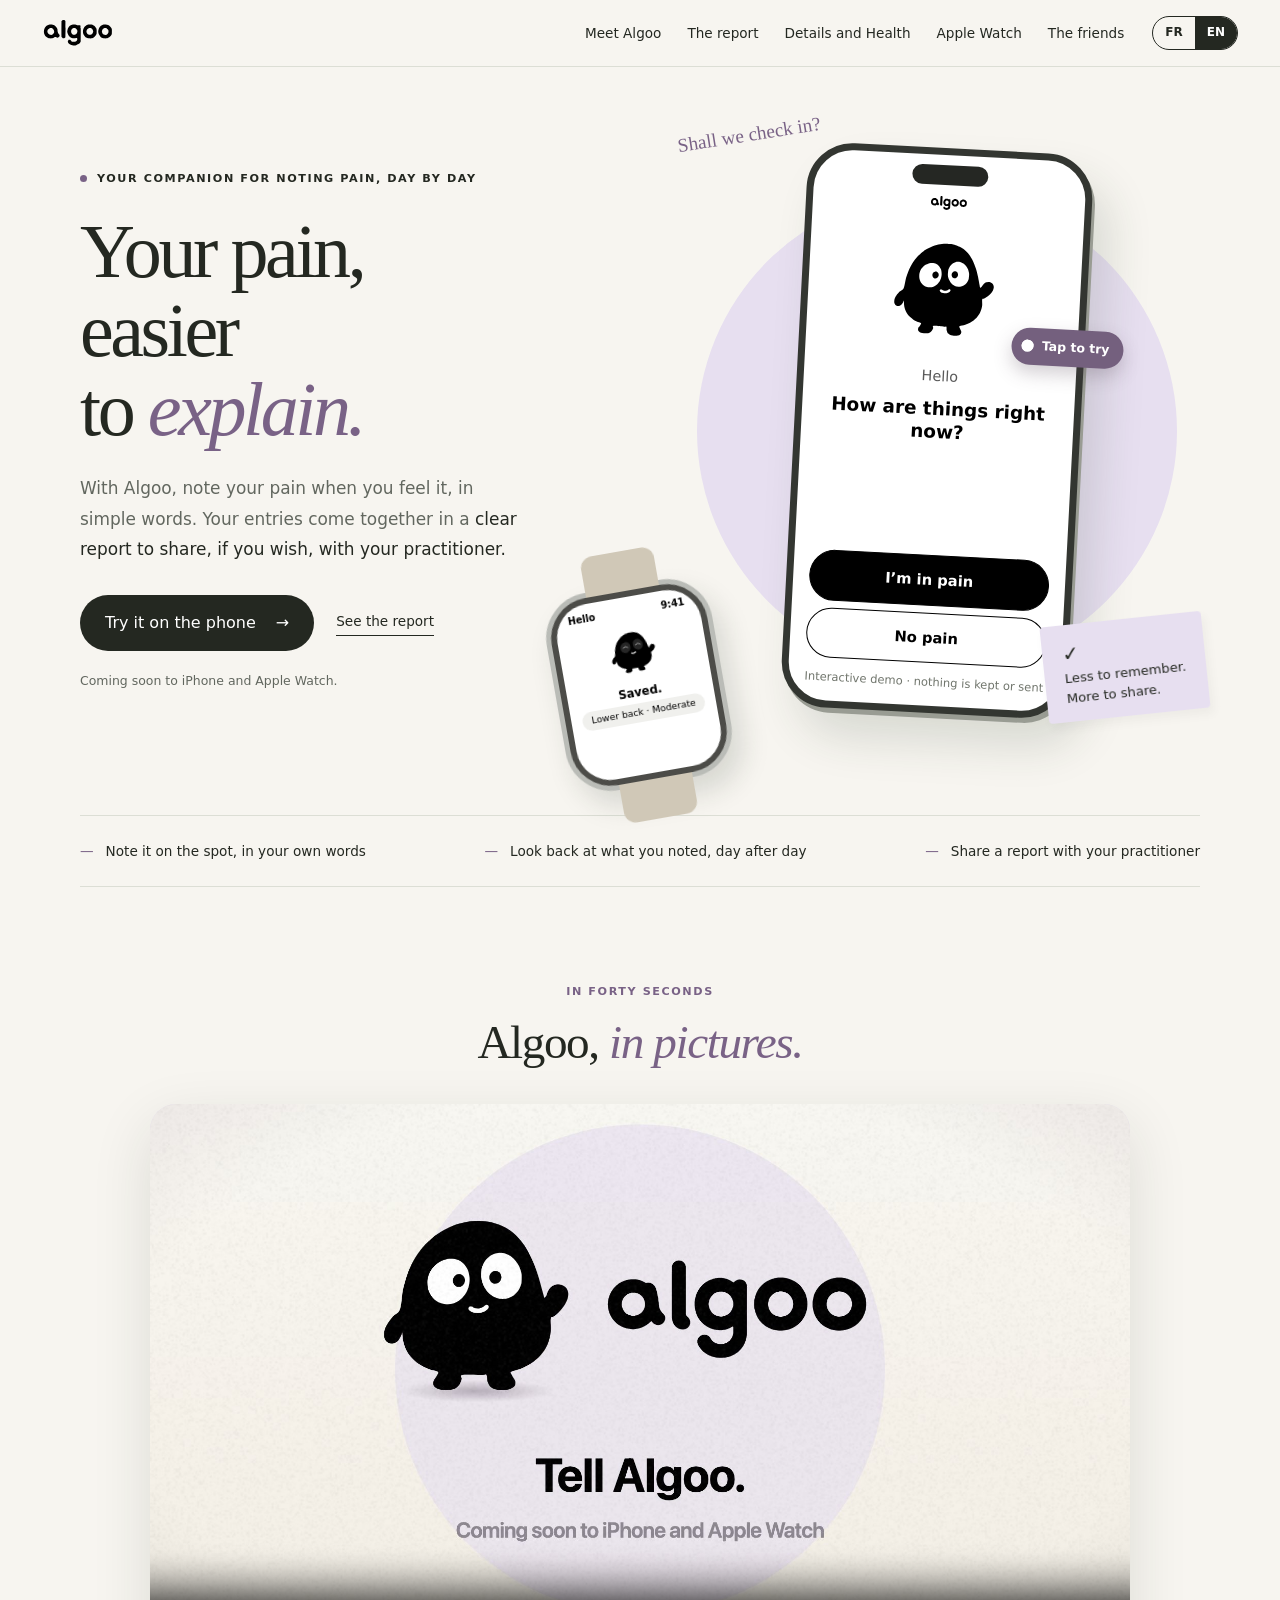
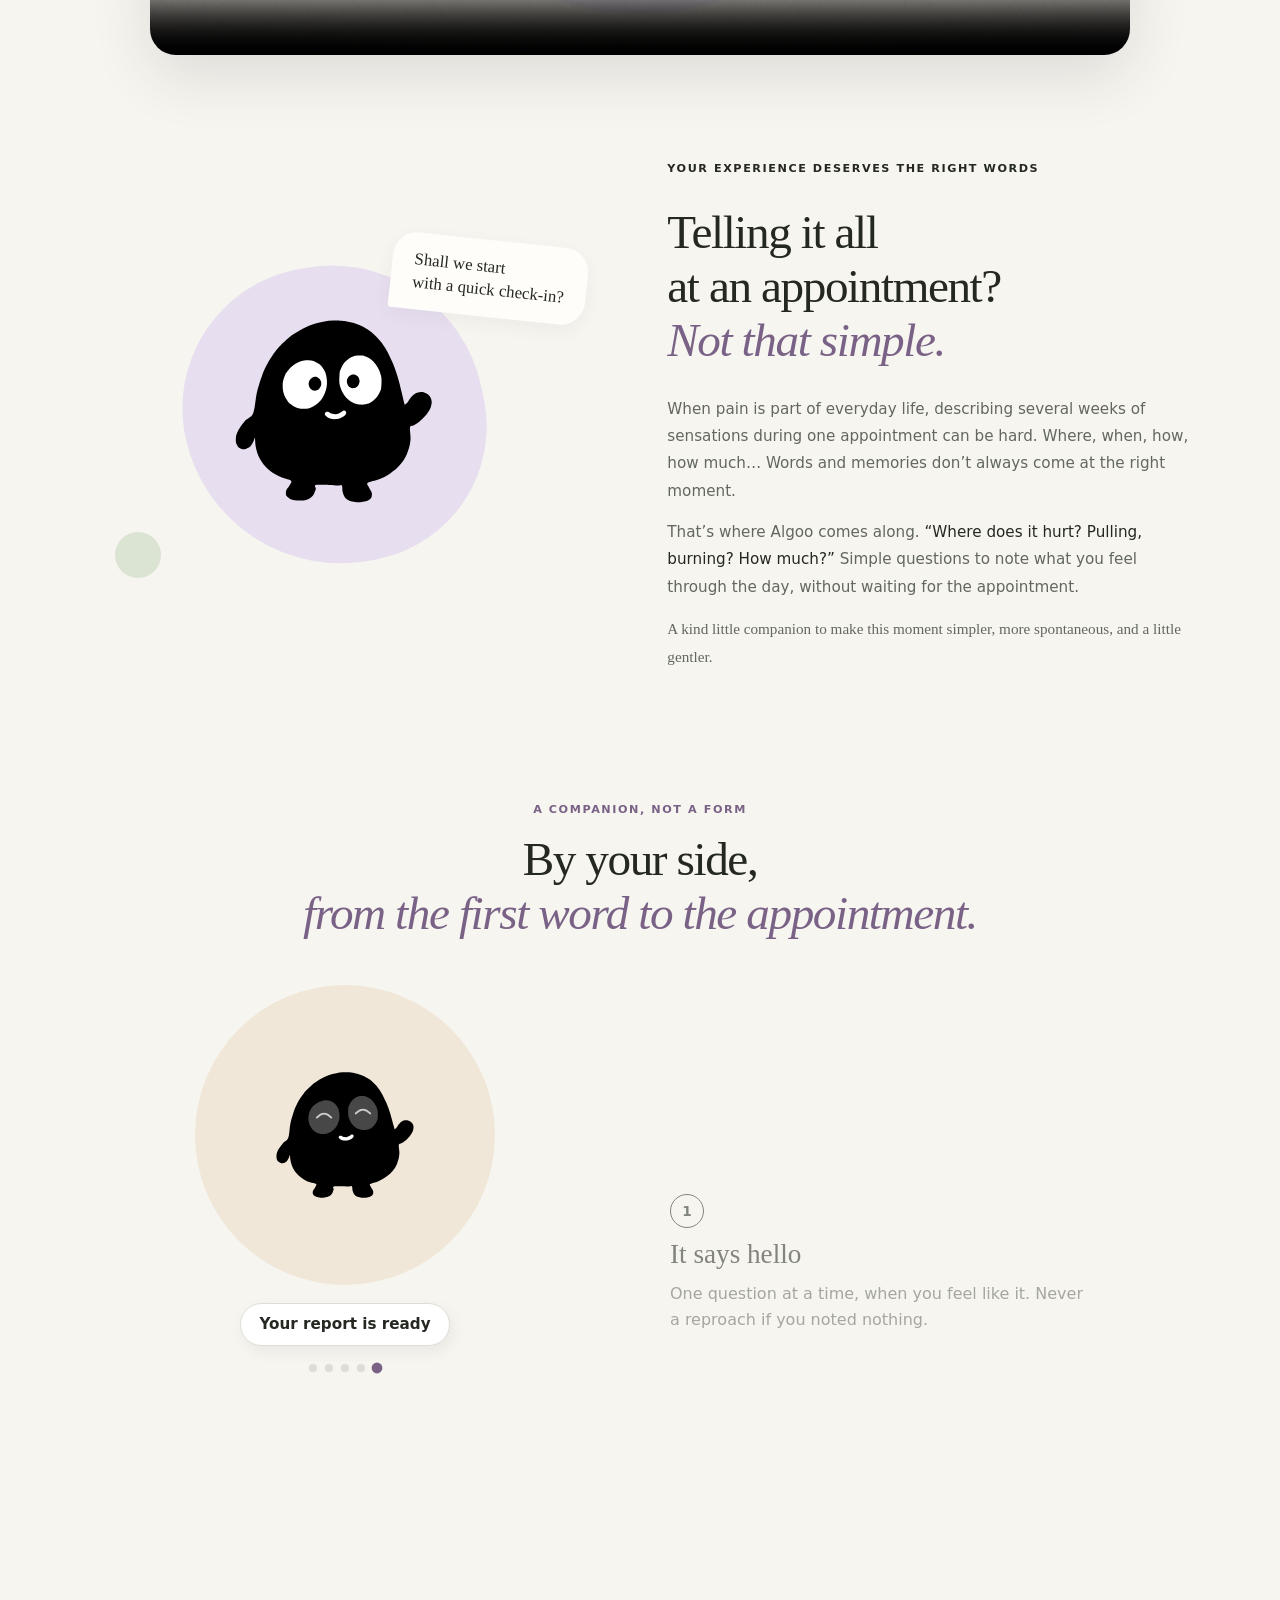
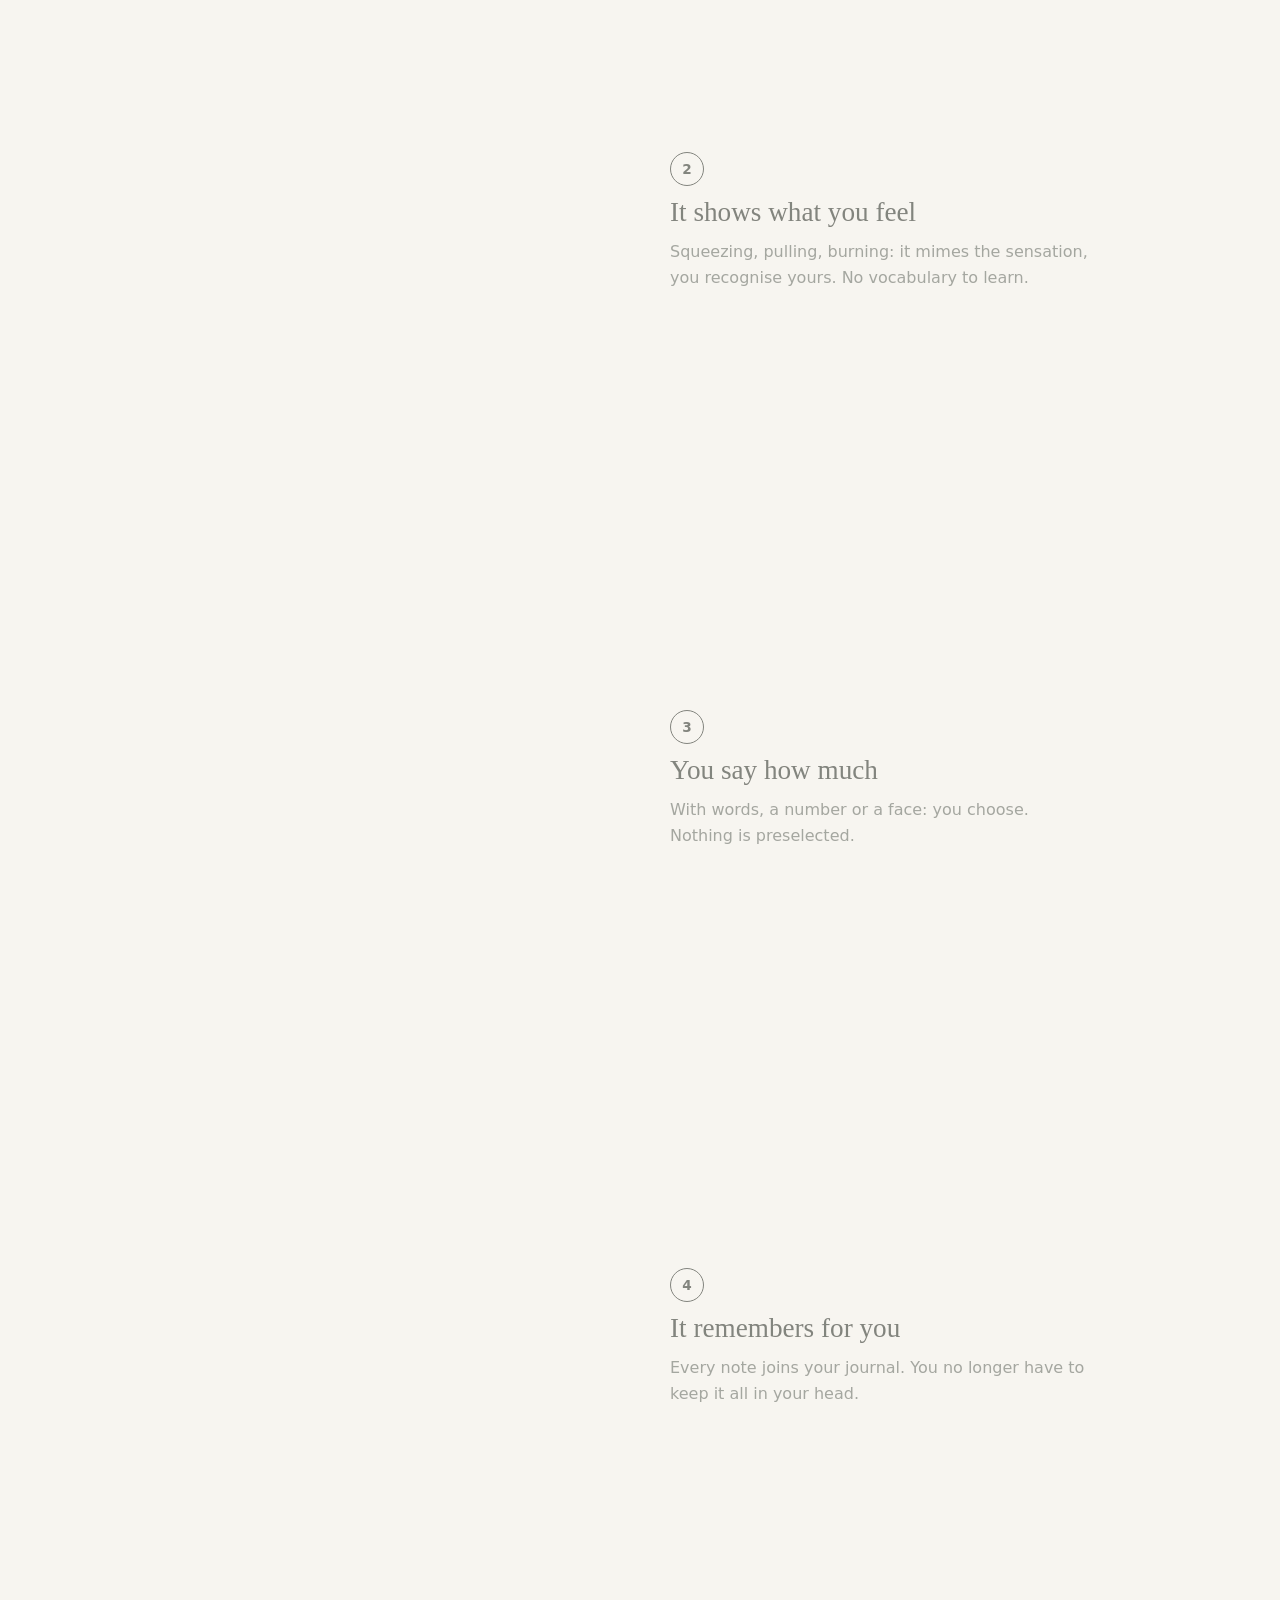
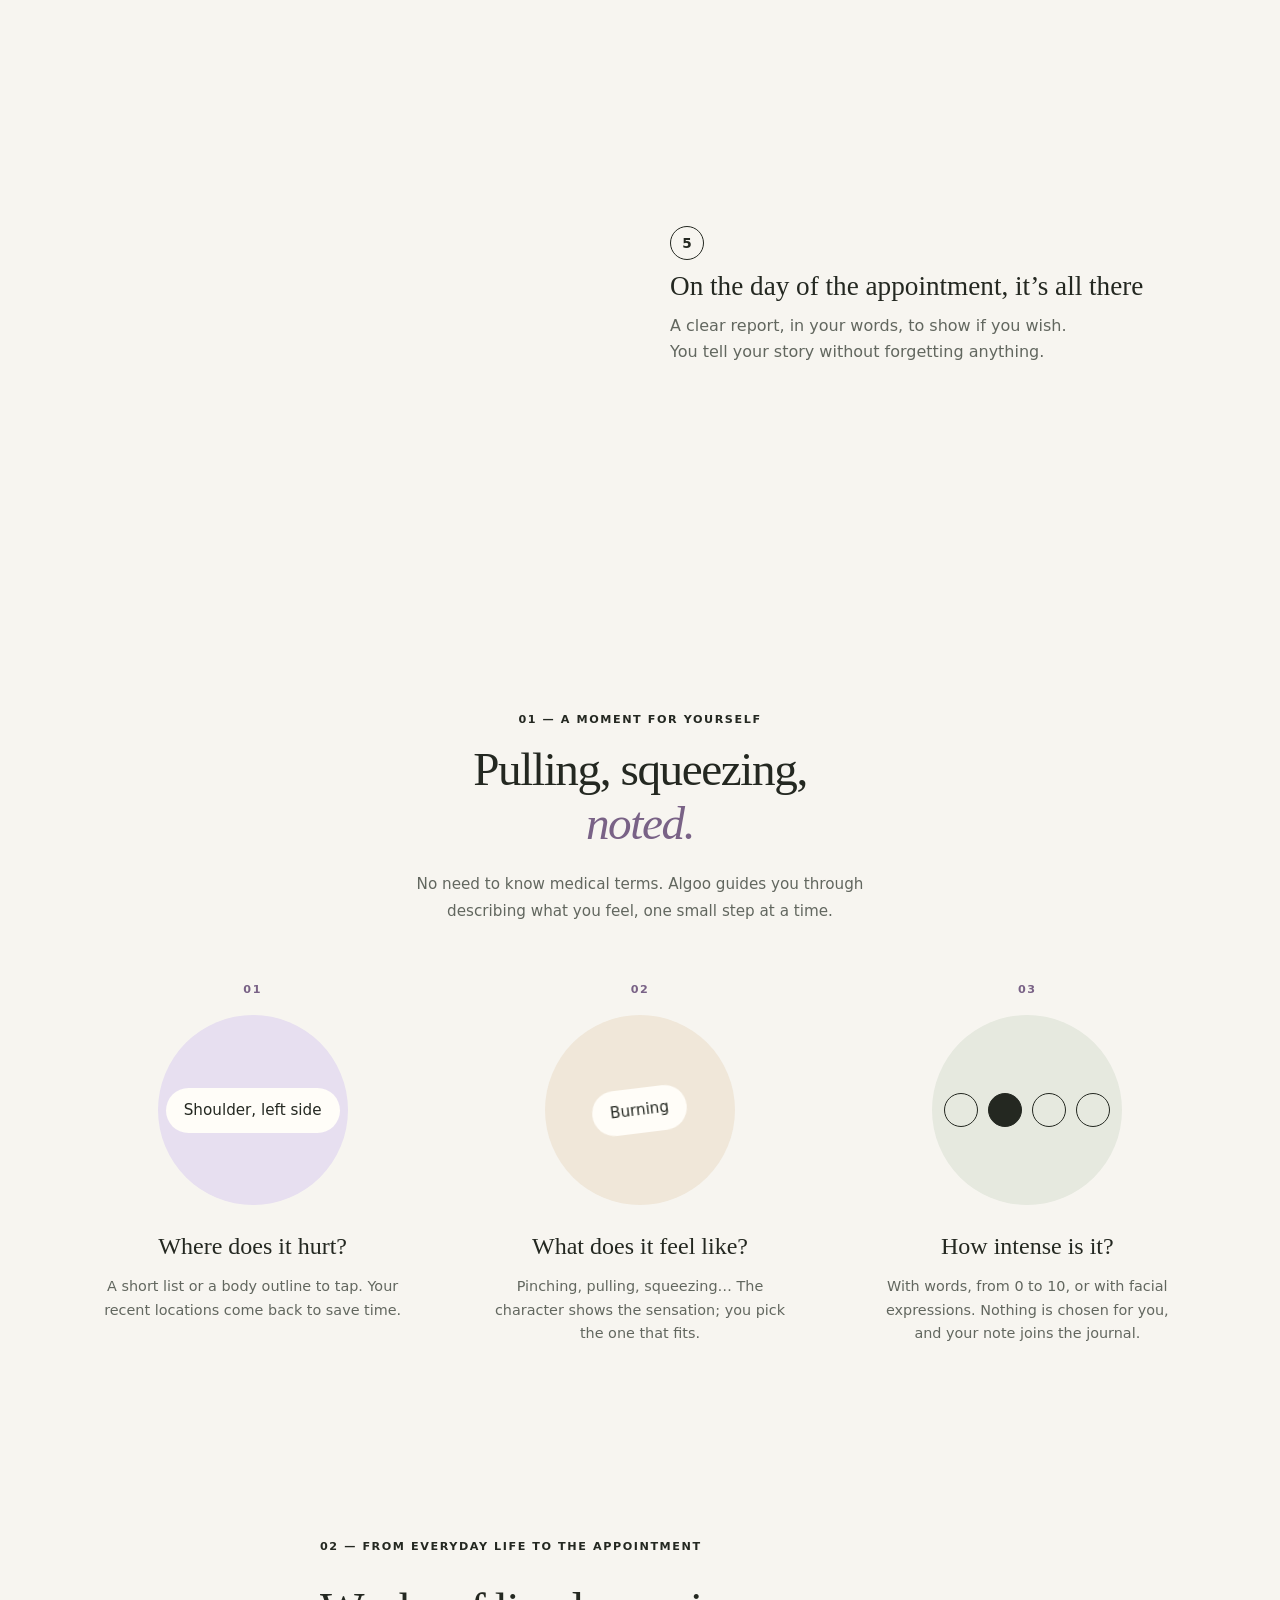
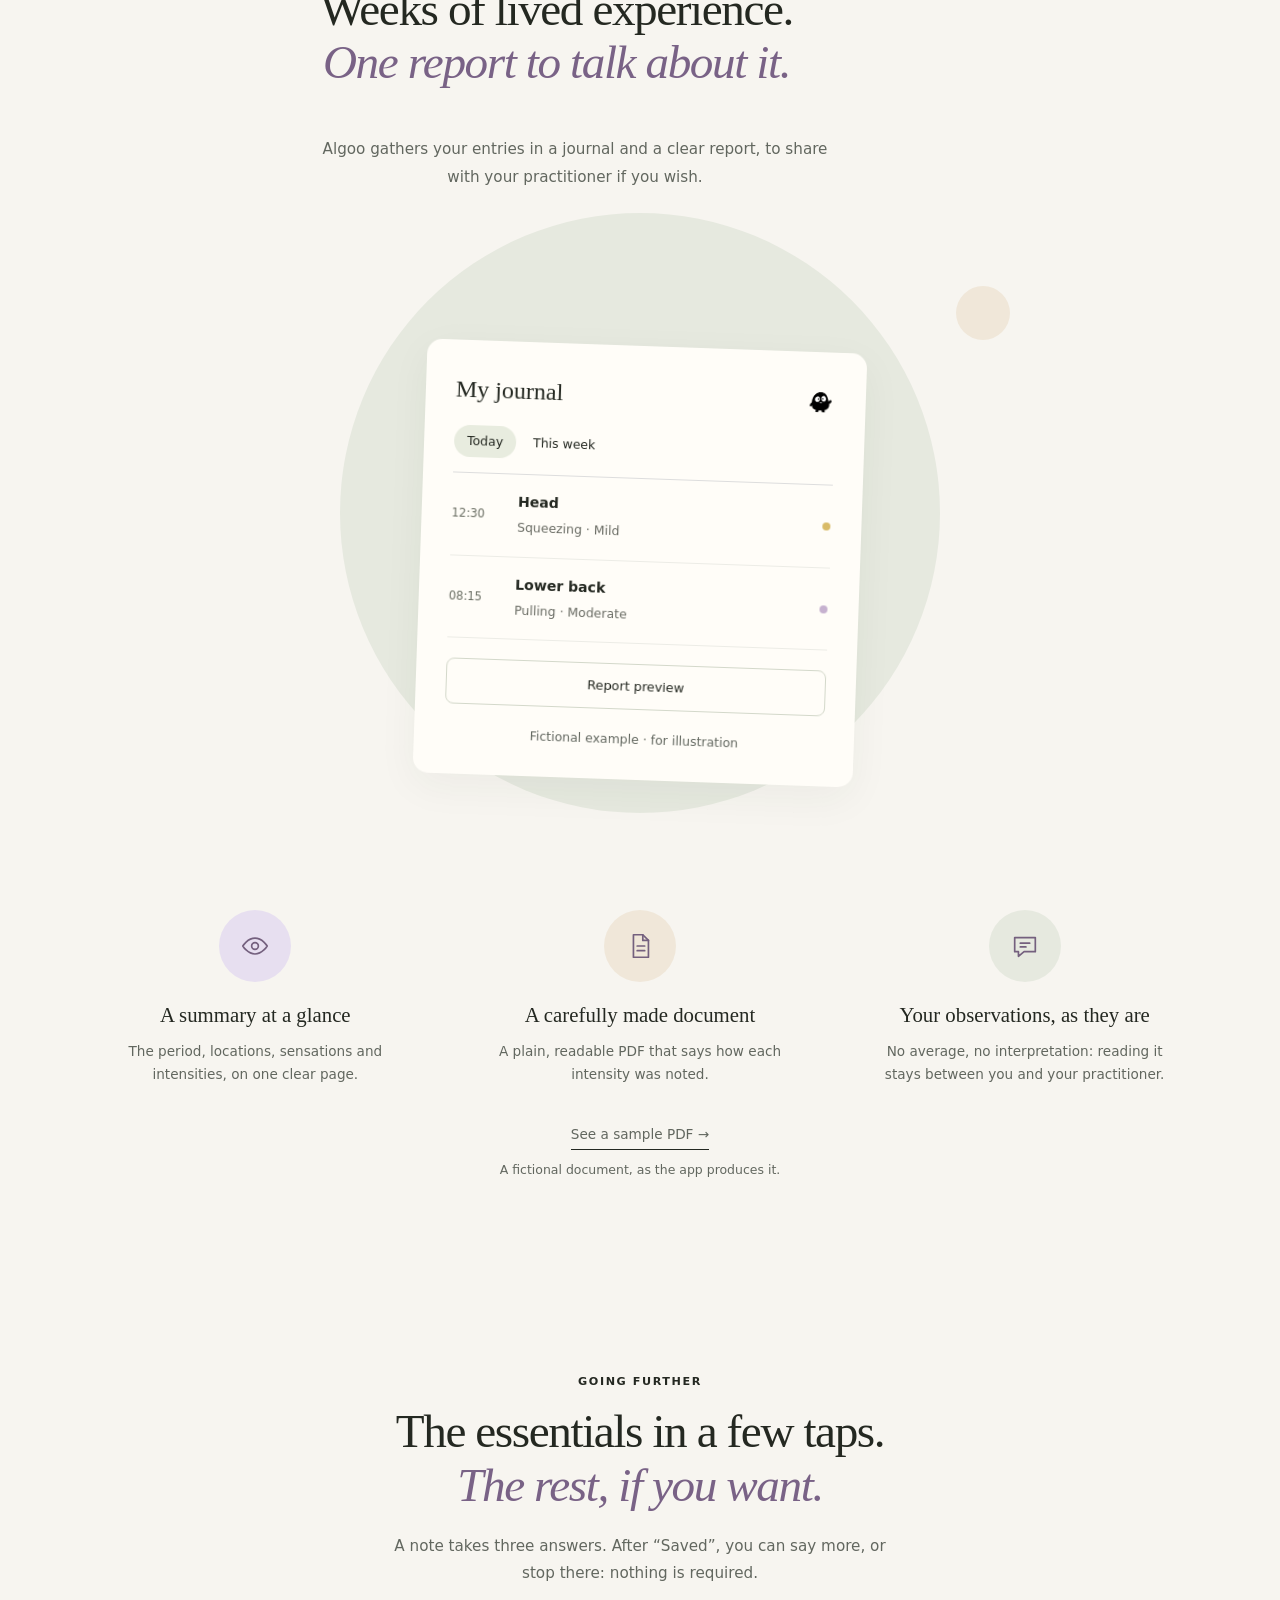
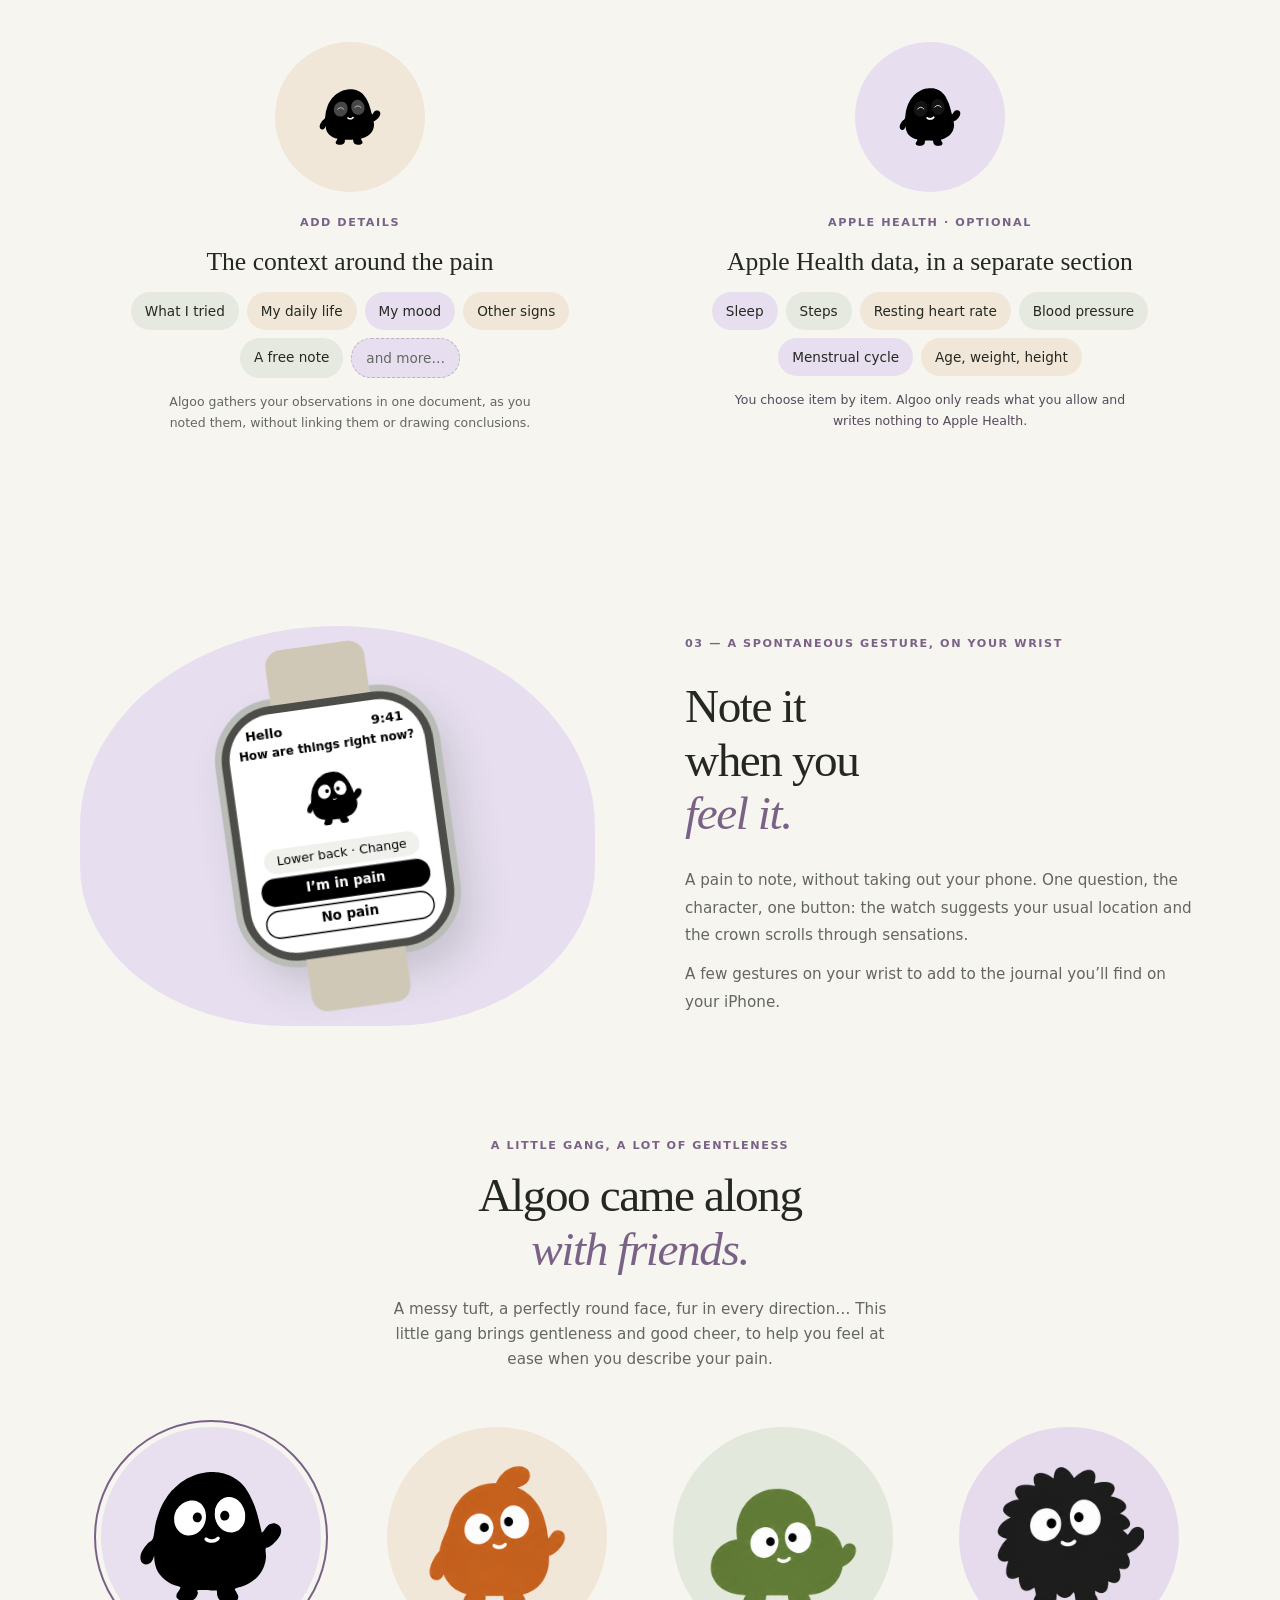
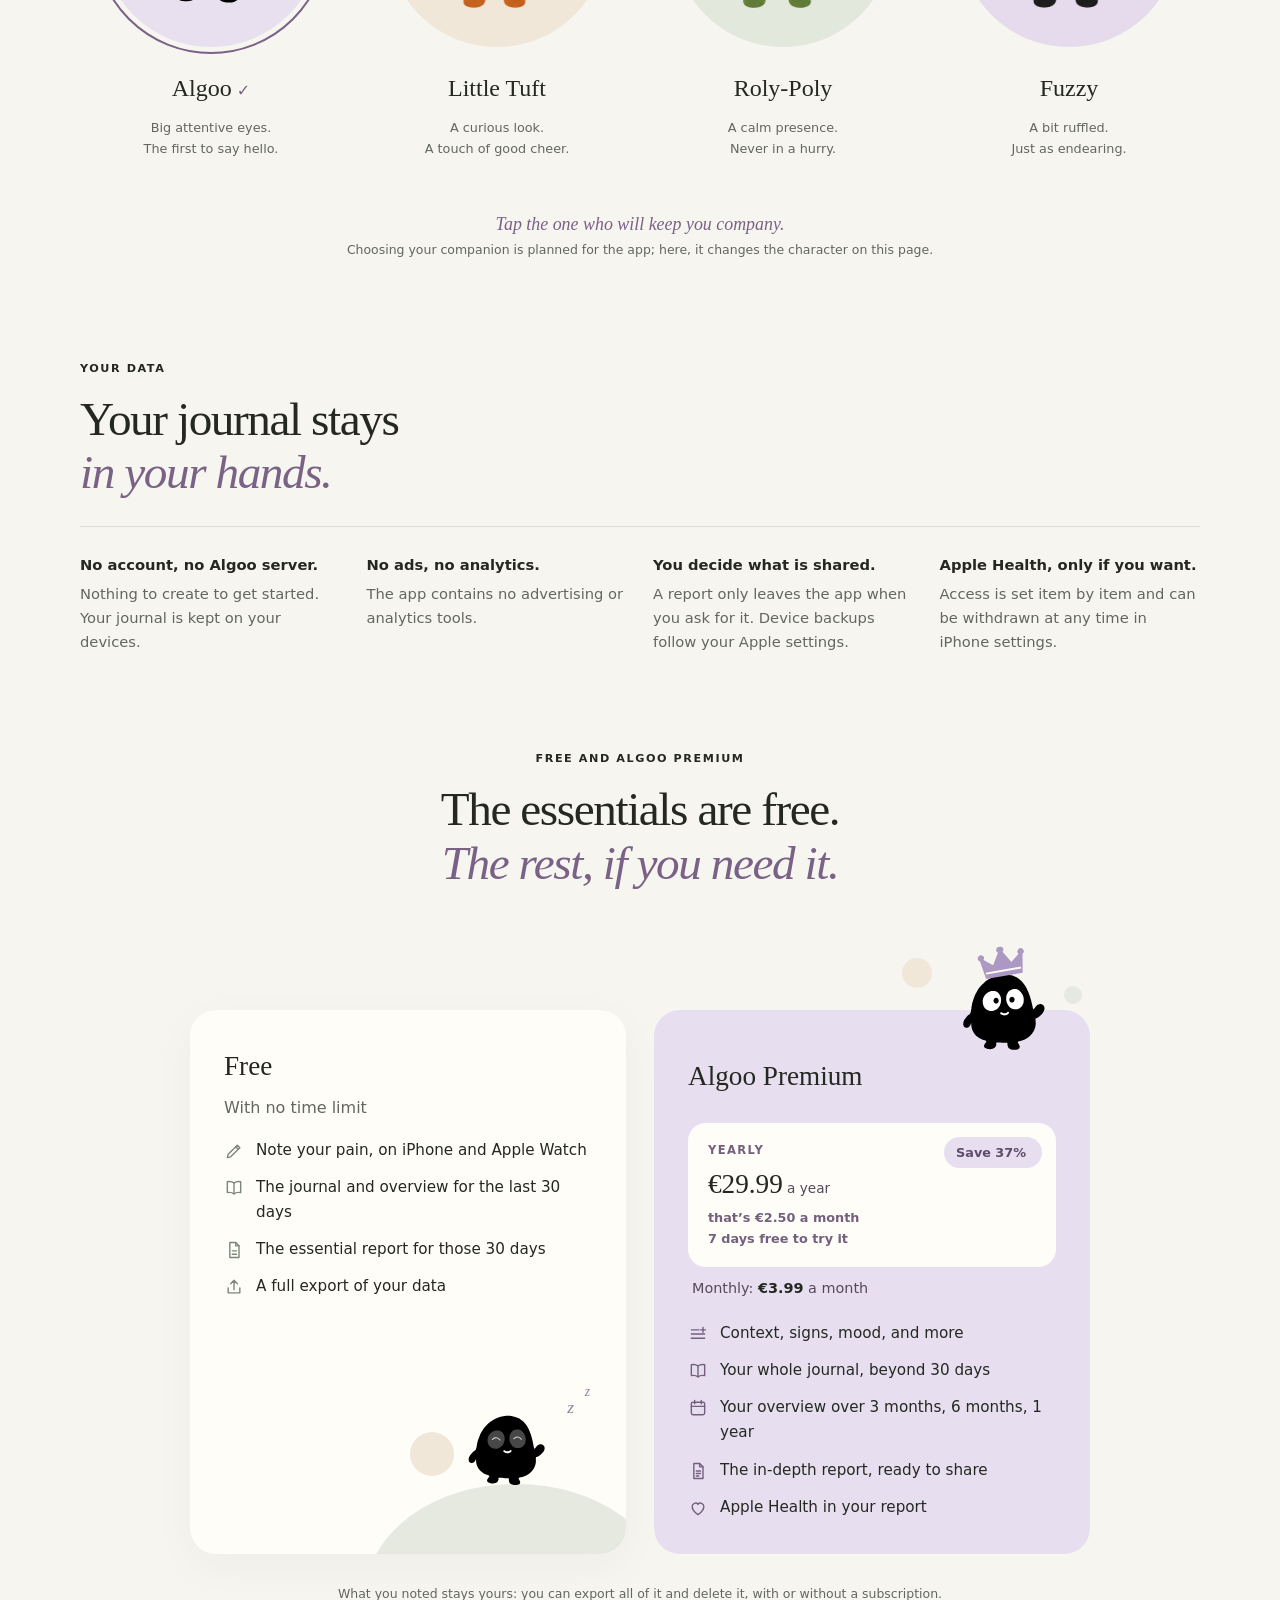
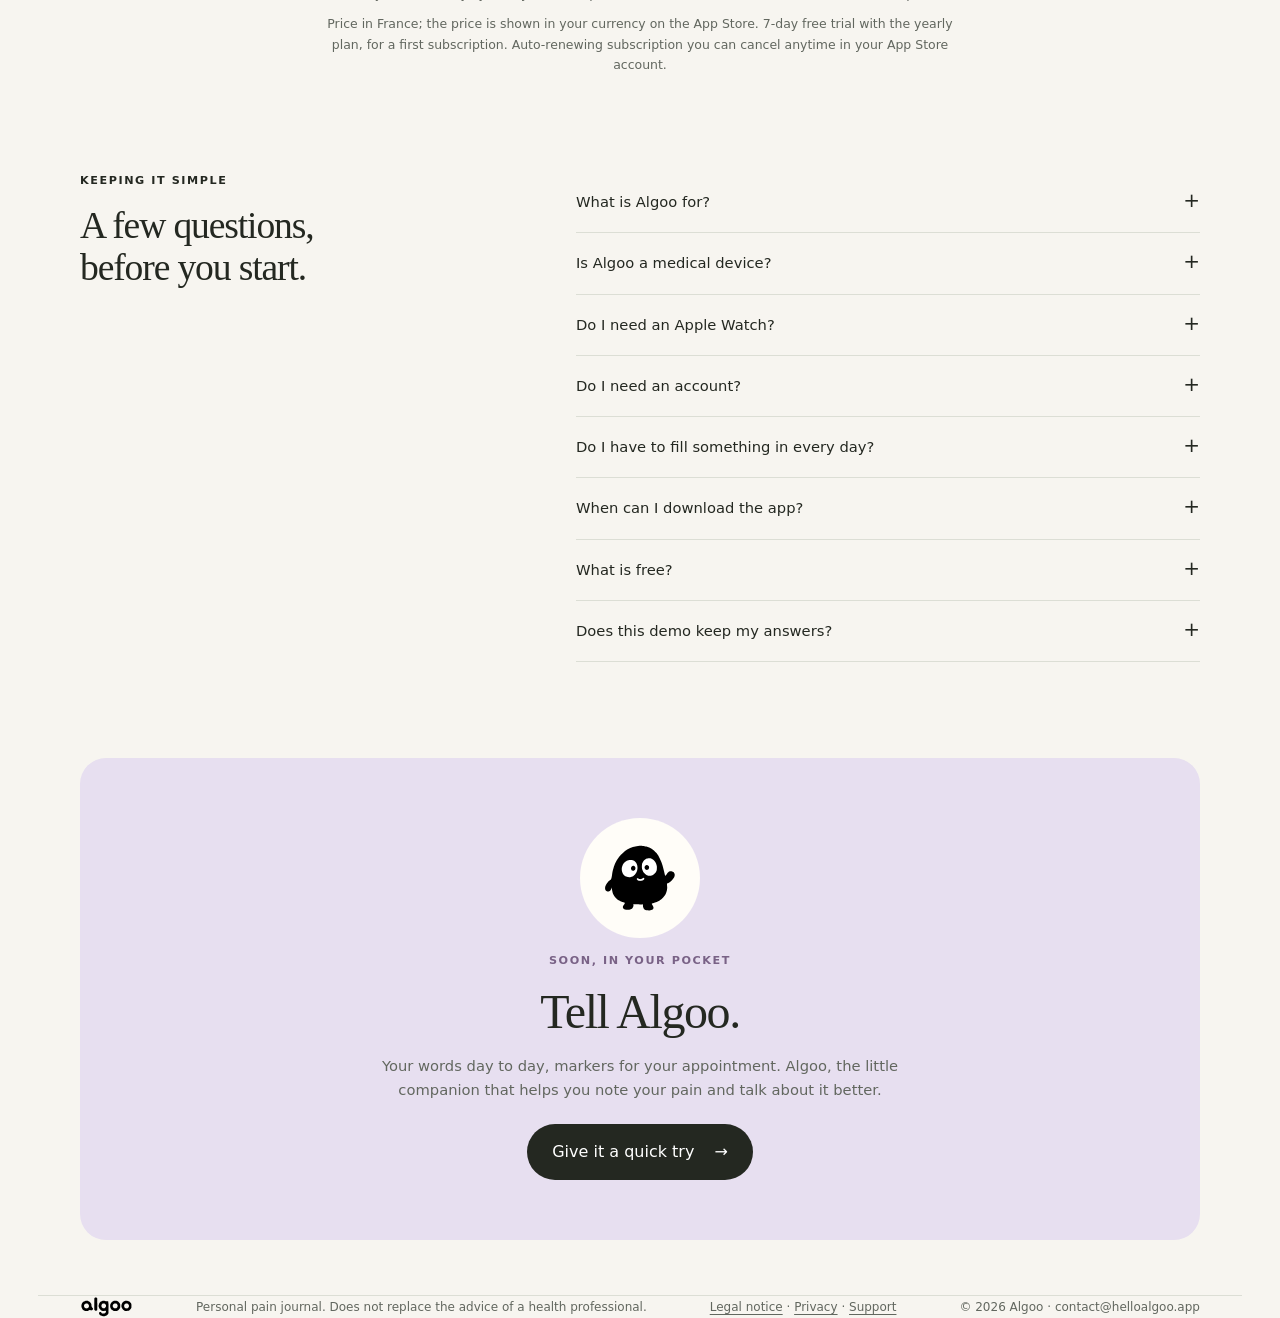
==== commit 77722866: "Revue : vocabulaire du rapport, accessibilité de la démo, typographie, chevauchements Co-Authored-By" ====
--- a/index.html
+++ b/index.html
@@ -7,6 +7,17 @@
 <meta name="description" content="Notez vos douleurs avec des mots simples, sur iPhone et Apple Watch. Algoo rassemble vos observations dans un rapport à partager avec votre praticien.">
 <meta name="theme-color" content="#f7f5f0">
 <meta name="robots" content="noindex">
+<meta property="og:type" content="website">
+<meta property="og:site_name" content="Algoo">
+<meta property="og:title" content="Algoo — Noter ses douleurs et mieux en parler">
+<meta property="og:description" content="Notez vos douleurs avec des mots simples, sur iPhone et Apple Watch. Algoo rassemble vos observations dans un rapport à partager avec votre praticien.">
+<meta property="og:url" content="https://helloalgoo.app/">
+<meta property="og:locale" content="fr_FR">
+<meta property="og:image" content="https://helloalgoo.app/assets/partage-fr.png">
+<meta property="og:image:width" content="1200">
+<meta property="og:image:height" content="630">
+<meta name="twitter:card" content="summary_large_image">
+<meta name="twitter:image" content="https://helloalgoo.app/assets/partage-fr.png">
 <link rel="icon" href="assets/icon-rond.png">
 <link rel="stylesheet" href="styles.css">
 </head>
@@ -33,7 +44,7 @@
   <div class="hero-copy">
     <p class="eyebrow"><i class="status"></i><span data-i18n="hero.eyebrow">Votre compagnon pour noter vos douleurs, au quotidien</span></p>
     <h1 data-i18n-html="hero.title">Vos douleurs,<br>plus faciles<br>à <em>expliquer.</em></h1>
-    <p class="intro" data-i18n-html="hero.intro">Avec Algoo, notez vos douleurs au moment où vous les ressentez, avec des mots simples. Retrouvez vos observations dans un <strong>rapport détaillé à partager, si vous le souhaitez, avec votre praticien.</strong></p>
+    <p class="intro" data-i18n-html="hero.intro">Avec Algoo, notez vos douleurs au moment où vous les ressentez, avec des mots simples. Retrouvez vos observations dans un <strong>rapport clair à partager, si vous le souhaitez, avec votre praticien.</strong></p>
     <div class="cta">
       <a class="btn" href="#demo"><span data-i18n="hero.try">Essayer sur le téléphone</span> <span aria-hidden="true">→</span></a>
       <a class="text-link" href="#journal" data-i18n="hero.report">Découvrir le rapport</a>
@@ -43,14 +54,14 @@
 
   <div class="scene" id="demo">
     <div class="orb"></div>
-    <p class="orbit-text" data-i18n="hero.orbit">On fait un petit point ?</p>
+    <p class="orbit-text" data-i18n="hero.orbit">On fait un petit point ?</p>
     <div class="phone">
       <div class="island"></div>
       <div class="screen" id="phone" aria-live="polite">
         <div class="phone-top"><img src="assets/algoo-wordmark.svg" alt="" height="16"></div>
         <img class="mascot" id="demo-mascot" src="assets/poses/hello.svg" alt="" width="136" height="136">
         <p class="greet" id="demo-greet"></p>
-        <p class="question" id="demo-question"></p>
+        <p class="question" id="demo-question" tabindex="-1"></p>
         <div class="choices" id="demo-choices"></div>
         <div class="actions" id="demo-actions"></div>
       </div>
@@ -82,7 +93,7 @@
        les commandes. Sous-titres au choix. Elle ne démarre seule que si elle est à l'écran et si le système
        ne demande pas de réduire les animations ; les commandes restent toujours disponibles. -->
   <div class="film-frame">
-    <video id="film-video" muted loop playsinline controls preload="none" poster="assets/video/algoo-fr.jpg"
+    <video id="film-video" aria-label="Vidéo de présentation d’Algoo" data-i18n-aria="film.label" muted loop playsinline controls preload="none" poster="assets/video/algoo-fr.jpg"
            data-src-fr="assets/video/algoo-fr.mp4" data-src-en="assets/video/algoo-en.mp4"
            data-poster-fr="assets/video/algoo-fr.jpg" data-poster-en="assets/video/algoo-en.jpg"
            data-vtt-fr="assets/video/algoo-fr.vtt" data-vtt-en="assets/video/algoo-en.vtt">
@@ -96,14 +107,14 @@
   <div class="meet-art">
     <div class="blob"></div>
     <button type="button" class="poke" id="poke" data-i18n-label="meet.poke" aria-label="Faire réagir Algoo"><img class="mascot idle" id="companion" src="assets/poses/hello.svg" alt="" width="270" height="270"></button>
-    <p class="speech" data-i18n-html="meet.speech">On commence<br>par un petit point ?</p>
+    <p class="speech" data-i18n-html="meet.speech">On commence<br>par un petit point ?</p>
     <i class="tiny-orb"></i>
   </div>
   <div class="meet-copy">
     <p class="eyebrow" data-i18n="meet.eyebrow">Votre vécu mérite ses mots</p>
     <h2 data-i18n-html="meet.title">Tout raconter<br>en consultation&nbsp;?<br><em>Pas si simple.</em></h2>
     <p data-i18n="meet.p1">Quand la douleur accompagne le quotidien, il peut être difficile de décrire plusieurs semaines de sensations pendant un rendez-vous. Où, quand, comment, à quel point… Les mots et les souvenirs ne viennent pas toujours au bon moment.</p>
-    <p data-i18n-html="meet.p2">C’est là qu’Algoo vous accompagne. <strong>« Où ça fait mal ? Ça tire, ça brûle ? À quel point ? »</strong> Des questions simples pour noter ce que vous ressentez au fil de la journée, sans attendre la consultation.</p>
+    <p data-i18n-html="meet.p2">C’est là qu’Algoo vous accompagne. <strong>« Où ça fait mal ? Ça tire, ça brûle ? À quel point ? »</strong> Des questions simples pour noter ce que vous ressentez au fil de la journée, sans attendre la consultation.</p>
     <p class="story-end" data-i18n="meet.end">Un petit compagnon bienveillant pour rendre ce moment plus simple, plus spontané, et un peu plus doux.</p>
   </div>
 </section>
@@ -118,13 +129,13 @@
   <div class="scrolly" id="scrolly">
     <div class="scrolly-stage" aria-hidden="true">
       <div class="stage-disc b1" id="story-disc"><img class="mascot" id="story-mascot" src="assets/poses/hello.svg" alt="" width="190" height="190"></div>
-      <p class="stage-chip" id="story-chip">Comment ça se passe ?</p>
+      <p class="stage-chip" id="story-chip">Comment ça se passe ?</p>
       <div class="stage-dots" id="story-dots"></div>
     </div>
     <ol class="scrolly-steps">
-      <li class="scrolly-step" data-pose="hello" data-anim="hop" data-tone="b1"><span class="step-n">1</span><h3 data-i18n="story.b1t">Il vous dit bonjour</h3><p data-i18n="story.b1">Une question à la fois, quand vous en avez envie. Jamais de reproche si vous n’avez rien noté.</p><span class="chip-src" hidden data-i18n="story.c1">Comment ça se passe ?</span></li>
-      <li class="scrolly-step" data-pose="squeeze" data-anim="squeeze" data-tone="b2"><span class="step-n">2</span><h3 data-i18n="story.b2t">Il montre ce que vous ressentez</h3><p data-i18n="story.b2">Ça serre, ça tire, ça brûle : il mime la sensation, vous reconnaissez la vôtre. Pas de vocabulaire à apprendre.</p><span class="chip-src" hidden data-i18n="story.c2">Ça serre</span></li>
-      <li class="scrolly-step" data-pose="neutral" data-anim="hop" data-tone="b3"><span class="step-n">3</span><h3 data-i18n="story.b4t">Vous dites à quel point</h3><p data-i18n="story.b4">Avec des mots, un nombre ou un visage : c’est vous qui choisissez. Rien n’est coché d’avance.</p><span class="chip-src" hidden data-i18n="story.c4">Modérée</span></li>
+      <li class="scrolly-step" data-pose="hello" data-anim="hop" data-tone="b1"><span class="step-n">1</span><h3 data-i18n="story.b1t">Il vous dit bonjour</h3><p data-i18n="story.b1">Une question à la fois, quand vous en avez envie. Jamais de reproche si vous n’avez rien noté.</p><span class="chip-src" hidden data-i18n="story.c1">Comment ça se passe ?</span></li>
+      <li class="scrolly-step" data-pose="squeeze" data-anim="squeeze" data-tone="b2"><span class="step-n">2</span><h3 data-i18n="story.b2t">Il montre ce que vous ressentez</h3><p data-i18n="story.b2">Ça serre, ça tire, ça brûle : il mime la sensation, vous reconnaissez la vôtre. Pas de vocabulaire à apprendre.</p><span class="chip-src" hidden data-i18n="story.c2">Ça serre</span></li>
+      <li class="scrolly-step" data-pose="neutral" data-anim="hop" data-tone="b3"><span class="step-n">3</span><h3 data-i18n="story.b4t">Vous dites à quel point</h3><p data-i18n="story.b4">Avec des mots, un nombre ou un visage : c’est vous qui choisissez. Rien n’est coché d’avance.</p><span class="chip-src" hidden data-i18n="story.c4">Modérée</span></li>
       <li class="scrolly-step" data-pose="saved" data-anim="saved" data-tone="b1"><span class="step-n">4</span><h3 data-i18n="story.b3t">Il s’en souvient pour vous</h3><p data-i18n="story.b3">Chaque note rejoint votre journal. Vous n’avez plus à tout garder en tête.</p><span class="chip-src" hidden data-i18n="story.c3">C’est noté.</span></li>
       <li class="scrolly-step" data-pose="calm" data-anim="hop" data-tone="b2"><span class="step-n">5</span><h3 data-i18n="story.b5t">Le jour du rendez-vous, tout est là</h3><p data-i18n="story.b5">Un rapport clair, avec vos mots, à montrer si vous le souhaitez. Vous racontez, sans rien oublier.</p><span class="chip-src" hidden data-i18n="story.c5">Votre rapport est prêt</span></li>
     </ol>
@@ -141,19 +152,19 @@
     <article class="step">
       <span class="num">01</span>
       <div class="mini"><span class="tag" data-i18n="steps.tag1">Épaule, côté gauche</span></div>
-      <h3 data-i18n="steps.s1t">Où ça fait mal ?</h3>
+      <h3 data-i18n="steps.s1t">Où ça fait mal ?</h3>
       <p data-i18n="steps.s1">Une liste courte ou une silhouette à toucher. Vos localisations récentes reviennent pour aller plus vite.</p>
     </article>
     <article class="step">
       <span class="num">02</span>
       <div class="mini"><span class="tag tilt" data-i18n="steps.tag2">Ça brûle</span></div>
-      <h3 data-i18n="steps.s2t">Ça fait quoi ?</h3>
+      <h3 data-i18n="steps.s2t">Ça fait quoi ?</h3>
       <p data-i18n="steps.s2">Ça pince, ça tire, ça serre… Le personnage montre la sensation, vous choisissez celle qui ressemble.</p>
     </article>
     <article class="step">
       <span class="num">03</span>
       <div class="mini"><span class="levels" aria-hidden="true"><i></i><i class="on"></i><i></i><i></i></span></div>
-      <h3 data-i18n="steps.s3t">Quelle intensité ?</h3>
+      <h3 data-i18n="steps.s3t">Quelle intensité ?</h3>
       <p data-i18n="steps.s3">Avec des mots, de 0 à 10 ou avec des expressions du visage. Rien n’est choisi à votre place, et votre note rejoint le journal.</p>
     </article>
   </div>
@@ -163,7 +174,7 @@
   <div class="section-intro center">
     <p class="eyebrow" data-i18n="journal.eyebrow">02 — Du quotidien à la consultation</p>
     <h2 data-i18n-html="journal.title2">Des semaines de vécu.<br><em>Un rapport pour en parler.</em></h2>
-    <p data-i18n="journal.lead">Algoo rassemble vos observations dans un journal et un rapport détaillé, à partager avec votre praticien si vous le souhaitez.</p>
+    <p data-i18n="journal.lead">Algoo rassemble vos observations dans un journal et un rapport clair, à partager avec votre praticien si vous le souhaitez.</p>
   </div>
   <div class="journal-stage">
     <div class="journal">
@@ -180,7 +191,7 @@
   <ul class="report-points">
     <li><span class="point-disc" aria-hidden="true"><svg viewBox="0 0 32 32" width="30" height="30" fill="none" stroke="currentColor" stroke-width="1.8" stroke-linecap="round" stroke-linejoin="round"><path d="M3 16s5-8.5 13-8.5S29 16 29 16s-5 8.5-13 8.5S3 16 3 16z"/><circle cx="16" cy="16" r="3.6"/></svg></span><strong data-i18n="journal.k1t">Une synthèse d’un coup d’œil</strong><span data-i18n="journal.k1">La période, les localisations, les sensations et les intensités, sur une page claire.</span></li>
     <li><span class="point-disc" aria-hidden="true"><svg viewBox="0 0 32 32" width="30" height="30" fill="none" stroke="currentColor" stroke-width="1.8" stroke-linecap="round" stroke-linejoin="round"><path d="M9 4h10l6 6v18H9z"/><path d="M19 4v6h6M13 16h8M13 21h8"/></svg></span><strong data-i18n="journal.k2t">Un document soigné</strong><span data-i18n="journal.k2">Un PDF sobre et lisible, qui dit comment chaque intensité a été notée.</span></li>
-    <li><span class="point-disc" aria-hidden="true"><svg viewBox="0 0 32 32" width="30" height="30" fill="none" stroke="currentColor" stroke-width="1.8" stroke-linecap="round" stroke-linejoin="round"><path d="M5 7h22v15H15l-6 5v-5H5z"/><path d="M11 13h10M11 17h6"/></svg></span><strong data-i18n="journal.k3t">Vos observations, telles quelles</strong><span data-i18n="journal.k3">Pas de moyenne, pas d’interprétation : la lecture reste entre vous et votre praticien.</span></li>
+    <li><span class="point-disc" aria-hidden="true"><svg viewBox="0 0 32 32" width="30" height="30" fill="none" stroke="currentColor" stroke-width="1.8" stroke-linecap="round" stroke-linejoin="round"><path d="M5 7h22v15H15l-6 5v-5H5z"/><path d="M11 13h10M11 17h6"/></svg></span><strong data-i18n="journal.k3t">Vos observations, telles quelles</strong><span data-i18n="journal.k3">Pas de moyenne, pas d’interprétation : la lecture reste entre vous et votre praticien.</span></li>
   </ul>
   <p class="center"><a class="text-link" id="pdf-sample" href="assets/exemples/rapport-algoo-exemple-fr.pdf" target="_blank" rel="noopener" data-i18n="journal.pdf">Voir un exemple du PDF →</a></p>
   <p class="small center" data-i18n="journal.pdfnote">Document fictif, tel que l’app le produit.</p>
@@ -190,7 +201,7 @@
   <div class="section-intro center">
     <p class="eyebrow" data-i18n="more.eyebrow">Pour aller plus loin</p>
     <h2 data-i18n-html="more.title">L’essentiel en quelques touchers.<br><em>Le reste, si vous le voulez.</em></h2>
-    <p data-i18n="more.intro">Une note tient en trois réponses. Après « C’est noté », vous pouvez en dire plus, ou vous arrêter là : rien n’est obligatoire.</p>
+    <p data-i18n="more.intro">Une note tient en trois réponses. Après « C’est noté », vous pouvez en dire plus, ou vous arrêter là : rien n’est obligatoire.</p>
   </div>
   <div class="more-cards">
     <article class="more-card">
@@ -219,7 +230,7 @@
     <div class="watch" aria-hidden="true">
       <div class="watch-screen">
         <div class="watch-top"><span data-i18n="watch.greet">Bonjour</span><span>9:41</span></div>
-        <strong class="wq" data-i18n="app.question">Comment ça se passe ?</strong>
+        <strong class="wq" data-i18n="app.question">Comment ça se passe ?</strong>
         <img class="mascot" src="assets/poses/neutral.svg" alt="" width="58" height="58">
         <span class="watch-pill" data-i18n="watch.chip">Bas du dos · Modifier</span>
         <span class="watch-btn solid" data-i18n="app.pain">J’ai mal</span>
@@ -230,7 +241,7 @@
   <div class="watch-copy">
     <p class="eyebrow mauve" data-i18n="watch.eyebrow">03 — Un geste spontané, au poignet</p>
     <h2 data-i18n-html="watch.title">Notez-le<br>quand vous<br><em>le ressentez.</em></h2>
-    <p data-i18n="watch.p1">Une douleur à noter, sans sortir votre téléphone. Une question, le personnage, un bouton : la montre propose votre localisation habituelle et la couronne fait défiler les sensations.</p>
+    <p data-i18n="watch.p1">Une douleur à noter, sans sortir votre téléphone. Une question, le personnage, un bouton : la montre propose votre localisation habituelle et la couronne fait défiler les sensations.</p>
     <p data-i18n="watch.p2">Quelques gestes au poignet pour enrichir le journal que vous retrouverez sur iPhone.</p>
   </div>
 </section>
@@ -248,7 +259,7 @@
     <button type="button" class="friend-card" data-friend="poilu" data-src="assets/friends/poilu.png" aria-pressed="false"><span class="halo h4"><img src="assets/friends/poilu.png" alt="" width="150" height="150"></span><strong class="fname" data-i18n="friends.n4">Le poilu</strong><span class="fdesc" data-i18n-html="friends.c4">Un peu ébouriffé.<br>Tout aussi attachant.</span></button>
   </div>
   <p class="friends-caption" id="pick-label" data-i18n="friends.caption">Touchez celui qui vous accompagnera.</p>
-  <p class="small center" data-i18n="friends.project">Le choix du compagnon est un projet pour l’app ; ici, il change le personnage de cette page.</p>
+  <p class="small center" data-i18n="friends.project">Le choix du compagnon est un projet pour l’app ; ici, il change le personnage de cette page.</p>
 </section>
 
 <section class="trust">
@@ -293,23 +304,23 @@
       <div class="plan-best">
         <div>
           <p class="opt-name" data-i18n="price.opt.y">Annuel</p>
-          <p class="opt-price" data-i18n-html="price.opt.yp"><strong>29,99 €</strong> par an</p>
-          <p class="opt-sub" data-i18n-html="price.opt.ys2">soit 2,50 € par mois<br>7 jours gratuits pour essayer</p>
+          <p class="opt-price" data-i18n-html="price.opt.yp"><strong>29,99 €</strong> par an</p>
+          <p class="opt-sub" data-i18n-html="price.opt.ys2">soit 2,50 € par mois<br>7 jours gratuits pour essayer</p>
         </div>
-        <p class="opt-save" data-i18n-html="price.opt.save"><strong>−37 %</strong><span>d’économie</span></p>
-      </div>
-      <p class="opt-monthly" data-i18n-html="price.opt.mline">Mensuel : <strong>3,99 €</strong> par mois</p>
+        <p class="opt-save" data-i18n-html="price.opt.save"><strong>−37 %</strong><span>d’économie</span></p>
+      </div>
+      <p class="opt-monthly" data-i18n-html="price.opt.mline">Mensuel : <strong>3,99 €</strong> par mois</p>
       <ul>
         <li><svg class="li-ico" viewBox="0 0 24 24" width="20" height="20" fill="none" stroke="currentColor" stroke-width="1.7" stroke-linecap="round" stroke-linejoin="round" aria-hidden="true"><path d="M4 7h9M4 12h16M4 17h16"/><path d="M18 4v6M15 7h6"/></svg><span data-i18n="price.premium.s1">Contexte, signes, humeur, et plus</span></li>
         <li><svg class="li-ico" viewBox="0 0 24 24" width="20" height="20" fill="none" stroke="currentColor" stroke-width="1.7" stroke-linecap="round" stroke-linejoin="round" aria-hidden="true"><path d="M12 6c-2-1.500-5-2-8-1.500v13c3-.5 6 0 8 1.500 2-1.500 5-2 8-1.500v-13c-3-.5-6 0-8 1.500z"/><path d="M12 6v13"/></svg><span data-i18n="price.premium.2">Tout votre journal, au-delà de 30 jours</span></li>
         <li><svg class="li-ico" viewBox="0 0 24 24" width="20" height="20" fill="none" stroke="currentColor" stroke-width="1.7" stroke-linecap="round" stroke-linejoin="round" aria-hidden="true"><rect x="4" y="5" width="16" height="15" rx="2"/><path d="M4 10h16M8 3v4M16 3v4"/></svg><span data-i18n="price.premium.s3">Votre aperçu sur 3 mois, 6 mois, 1 an</span></li>
-        <li><svg class="li-ico" viewBox="0 0 24 24" width="20" height="20" fill="none" stroke="currentColor" stroke-width="1.7" stroke-linecap="round" stroke-linejoin="round" aria-hidden="true"><path d="M7 3h7l4 4v14H7z"/><path d="M14 3v4h4M10 12h5M10 15h5M10 18h3"/></svg><span data-i18n="price.premium.s4">Un rapport détaillé, prêt à partager</span></li>
+        <li><svg class="li-ico" viewBox="0 0 24 24" width="20" height="20" fill="none" stroke="currentColor" stroke-width="1.7" stroke-linecap="round" stroke-linejoin="round" aria-hidden="true"><path d="M7 3h7l4 4v14H7z"/><path d="M14 3v4h4M10 12h5M10 15h5M10 18h3"/></svg><span data-i18n="price.premium.s4">Le rapport approfondi, prêt à partager</span></li>
         <li><svg class="li-ico" viewBox="0 0 24 24" width="20" height="20" fill="none" stroke="currentColor" stroke-width="1.7" stroke-linecap="round" stroke-linejoin="round" aria-hidden="true"><path d="M12 20s-7-4.500-7-10a4 4 0 0 1 7-2.500A4 4 0 0 1 19 10c0 5.500-7 10-7 10z"/></svg><span data-i18n="price.premium.s5">Apple Santé dans votre rapport</span></li>
       </ul>
     </div>
   </div>
-  <p class="small plan-note" data-i18n="price.keep">Ce que vous avez noté reste à vous : vous pouvez tout exporter et tout supprimer, avec ou sans abonnement.</p>
-  <p class="small plan-note" data-i18n="price.premium.n">Prix en France ; le prix est affiché dans votre devise sur l’App Store. 7 jours d’essai gratuit avec l’abonnement annuel, pour un premier abonnement. Abonnement à renouvellement automatique, résiliable à tout moment dans votre compte App Store.</p>
+  <p class="small plan-note" data-i18n="price.keep">Ce que vous avez noté reste à vous : vous pouvez tout exporter et tout supprimer, avec ou sans abonnement.</p>
+  <p class="small plan-note" data-i18n="price.premium.n">Prix en France ; le prix est affiché dans votre devise sur l’App Store. 7 jours d’essai gratuit avec l’abonnement annuel, pour un premier abonnement. Abonnement à renouvellement automatique, résiliable à tout moment dans votre compte App Store.</p>
 </section>
 
 <section class="faq" id="questions">
@@ -318,14 +329,14 @@
     <h2 data-i18n-html="faq.title">Quelques questions,<br>avant de commencer.</h2>
   </div>
   <div>
-    <details><summary data-i18n="faq.q1">À quoi sert Algoo ?</summary><p data-i18n="faq.a1">Algoo vous accompagne pour noter vos douleurs : décrire vos sensations avec des mots simples, indiquer leur intensité et conserver vos observations. Un rapport détaillé vous aide ensuite à en parler avec votre praticien. L’application n’établit pas de diagnostic, ne donne pas de recommandation et ne remplace pas une consultation.</p></details>
-    <details><summary data-i18n="faq.q8">Algoo est-il un dispositif médical ?</summary><p data-i18n="faq.a8">Non. Algoo est un journal personnel. Son seul but est de vous aider à noter ce que vous ressentez et à le retrouver, pour en parler plus facilement avec un professionnel de santé. Il n’analyse pas vos observations, ne détecte rien, ne pose aucun diagnostic et ne recommande aucun traitement. Il ne remplace pas un avis médical.</p></details>
-    <details><summary data-i18n="faq.q2">Faut-il une Apple Watch ?</summary><p data-i18n="faq.a2">Non. L’iPhone est au cœur du journal ; la montre est une façon de plus de noter, au poignet.</p></details>
-    <details><summary data-i18n="faq.q3">Faut-il créer un compte ?</summary><p data-i18n="faq.a3">Non. Algoo fonctionne sans compte et sans inscription.</p></details>
-    <details><summary data-i18n="faq.q4">Dois-je remplir quelque chose chaque jour ?</summary><p data-i18n="faq.a4">Non. Vous notez quand vous le voulez. Un jour sans saisie n’est ni une faute ni une absence de douleur.</p></details>
-    <details><summary data-i18n="faq.q5">Quand pourrai-je télécharger l’application ?</summary><p data-i18n="faq.a5">Algoo est en préparation. La date de sortie et le lien App Store seront communiqués au lancement.</p></details>
-    <details><summary data-i18n="faq.q6">Qu’est-ce qui est gratuit ?</summary><p data-i18n="faq.a6">Noter vos douleurs est gratuit et le reste, avec le journal des 30 derniers jours et le rapport essentiel. Les précisions, l’historique complet et le rapport approfondi font partie d’Algoo Premium : 3,99 € par mois ou 29,99 € par an, avec 7 jours d’essai gratuit sur l’abonnement annuel.</p></details>
-    <details><summary data-i18n="faq.q7">Cette démonstration conserve-t-elle mes réponses ?</summary><p data-i18n="faq.a7">Non. Les choix de cette page servent uniquement à essayer le parcours et disparaissent lorsque vous la rechargez.</p></details>
+    <details><summary data-i18n="faq.q1">À quoi sert Algoo ?</summary><p data-i18n="faq.a1">Algoo vous accompagne pour noter vos douleurs : décrire vos sensations avec des mots simples, indiquer leur intensité et conserver vos observations. Un rapport clair vous aide ensuite à en parler avec votre praticien. L’application n’établit pas de diagnostic, ne donne pas de recommandation et ne remplace pas une consultation.</p></details>
+    <details><summary data-i18n="faq.q8">Algoo est-il un dispositif médical ?</summary><p data-i18n="faq.a8">Non. Algoo est un journal personnel. Son seul but est de vous aider à noter ce que vous ressentez et à le retrouver, pour en parler plus facilement avec un professionnel de santé. Il n’analyse pas vos observations, ne détecte rien, ne pose aucun diagnostic et ne recommande aucun traitement. Il ne remplace pas un avis médical.</p></details>
+    <details><summary data-i18n="faq.q2">Faut-il une Apple Watch ?</summary><p data-i18n="faq.a2">Non. L’iPhone est au cœur du journal ; la montre est une façon de plus de noter, au poignet.</p></details>
+    <details><summary data-i18n="faq.q3">Faut-il créer un compte ?</summary><p data-i18n="faq.a3">Non. Algoo fonctionne sans compte et sans inscription.</p></details>
+    <details><summary data-i18n="faq.q4">Dois-je remplir quelque chose chaque jour ?</summary><p data-i18n="faq.a4">Non. Vous notez quand vous le voulez. Un jour sans saisie n’est ni une faute ni une absence de douleur.</p></details>
+    <details><summary data-i18n="faq.q5">Quand pourrai-je télécharger l’application ?</summary><p data-i18n="faq.a5">Algoo est en préparation. La date de sortie et le lien App Store seront communiqués au lancement.</p></details>
+    <details><summary data-i18n="faq.q6">Qu’est-ce qui est gratuit ?</summary><p data-i18n="faq.a6">Noter vos douleurs est gratuit et le restera, avec le journal des 30 derniers jours et le rapport essentiel. Les précisions, l’historique complet et le rapport approfondi font partie d’Algoo Premium : 3,99 € par mois ou 29,99 € par an, avec 7 jours d’essai gratuit sur l’abonnement annuel.</p></details>
+    <details><summary data-i18n="faq.q7">Cette démonstration conserve-t-elle mes réponses ?</summary><p data-i18n="faq.a7">Non. Les choix de cette page servent uniquement à essayer le parcours et disparaissent lorsque vous la rechargez.</p></details>
   </div>
 </section>
 
@@ -343,14 +354,14 @@
   <img src="assets/algoo-wordmark.svg" alt="algoo" height="22">
   <p data-i18n="footer.note">Journal personnel des douleurs. Ne remplace pas l’avis d’un professionnel de santé.</p>
   <p class="footer-links"><a href="mentions-legales.html" data-href-en="en/legal.html" data-i18n="footer.legal">Mentions légales</a> · <a href="confidentialite.html" data-href-en="en/privacy.html" data-i18n="footer.privacy">Confidentialité</a> · <a href="assistance.html" data-href-en="en/support.html" data-i18n="footer.support">Assistance</a></p>
-  <p data-i18n="footer.draft">© 2026 Algoo</p>
+  <p><span data-i18n="footer.draft">© 2026 Algoo</span> · <a href="mailto:contact@helloalgoo.app">contact@helloalgoo.app</a></p>
 </footer>
 
 <dialog id="report" aria-labelledby="report-title">
-  <button type="button" class="dialog-close" data-close aria-label="Fermer">×</button>
+  <button type="button" class="dialog-close" data-close aria-label="Fermer" data-i18n-aria="report.closeLabel">×</button>
   <p class="eyebrow" data-i18n="report.eyebrow">Exemple fictif</p>
   <h2 id="report-title" data-i18n="report.title">Mon rapport</h2>
-  <p data-i18n="report.intro">Les observations du quotidien réunies pour mieux en parler : quand, où, quelle sensation et quelle intensité.</p>
+  <p data-i18n="report.intro">Les observations du quotidien réunies pour mieux en parler : quand, où, quelle sensation et quelle intensité.</p>
   <div id="report-rows"></div>
   <p data-i18n="report.note">Présentation illustrative. Le rapport décrit ce que vous avez noté, sans moyenne et sans interprétation.</p>
   <button type="button" class="btn" data-close data-i18n="report.close">Fermer l’aperçu</button>
--- a/styles.css
+++ b/styles.css
@@ -540,3 +540,21 @@
 .plan-best { position: relative; display: block; }
 .plan-best .opt-save { position: absolute; top: 14px; right: 14px; }
 .plan-best .opt-price { white-space: nowrap; }
+
+/* Démo : Algoo se tasse un instant en prenant l'expression d'une intensité. */
+@keyframes level { 0% { transform: scale(1, 1); } 35% { transform: scale(1.06, 0.92); } 100% { transform: scale(1, 1); } }
+.mascot.a-level { animation: level 0.45s ease-out 1; transform-origin: 50% 90%; }
+@media (prefers-reduced-motion: reduce) { .mascot.a-level { animation: none; } }
+
+/* Revue du 14 novembre : rien ne recouvre les boutons de la démo, petits textes plus lisibles. */
+.small-watch { left: -118px; bottom: -34px; }
+.tap-hint { top: 168px; bottom: auto; right: -46px; }
+.demo-label { font-size: 0.72rem; }
+.scrolly.live .scrolly-step { opacity: 0.55; }
+.opt-save { color: #5e4c68; }
+@media (max-width: 980px) { .small-watch { left: -40px; bottom: -10px; } }
+@media (max-width: 720px) {
+  .tap-hint { top: 150px; bottom: auto; right: -8px; }
+  .plan:not(.plan-premium) { padding-bottom: 205px; }
+  .scrolly.live .scrolly-step { min-height: 44vh; }
+}
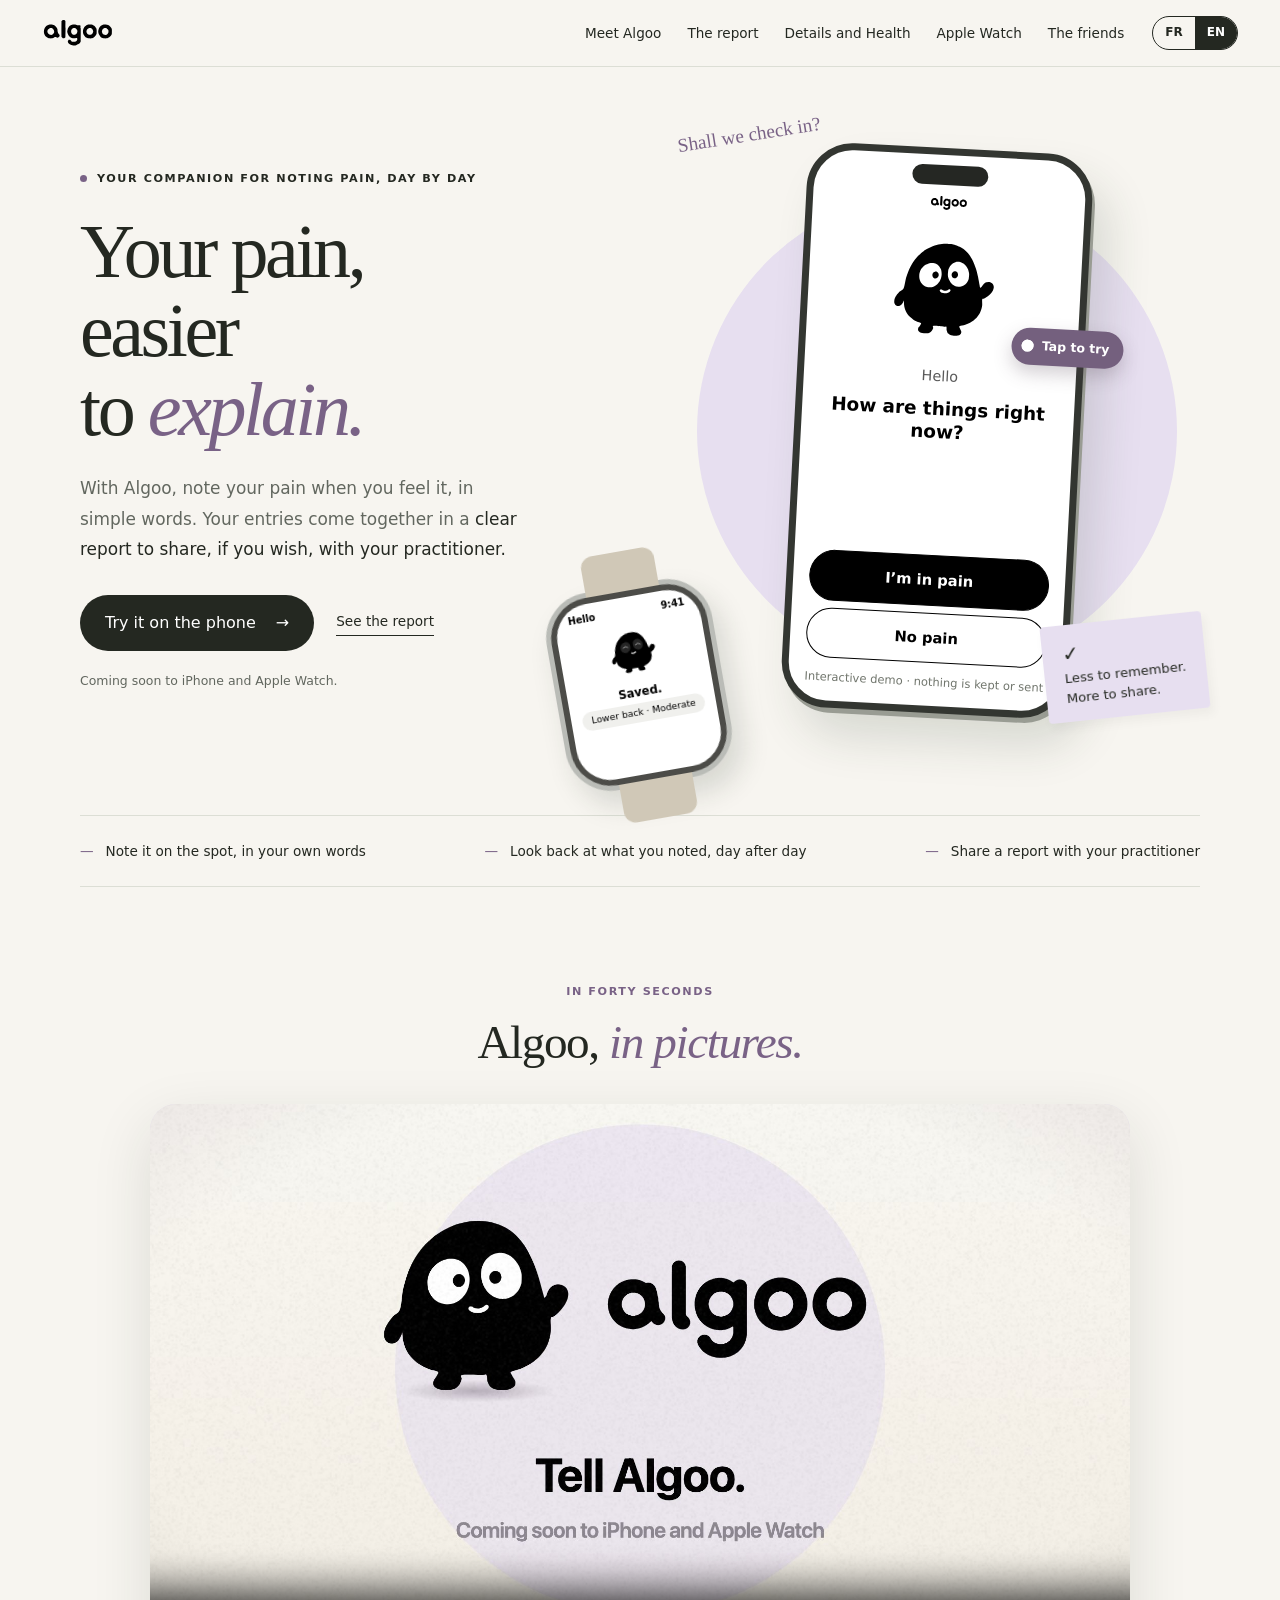
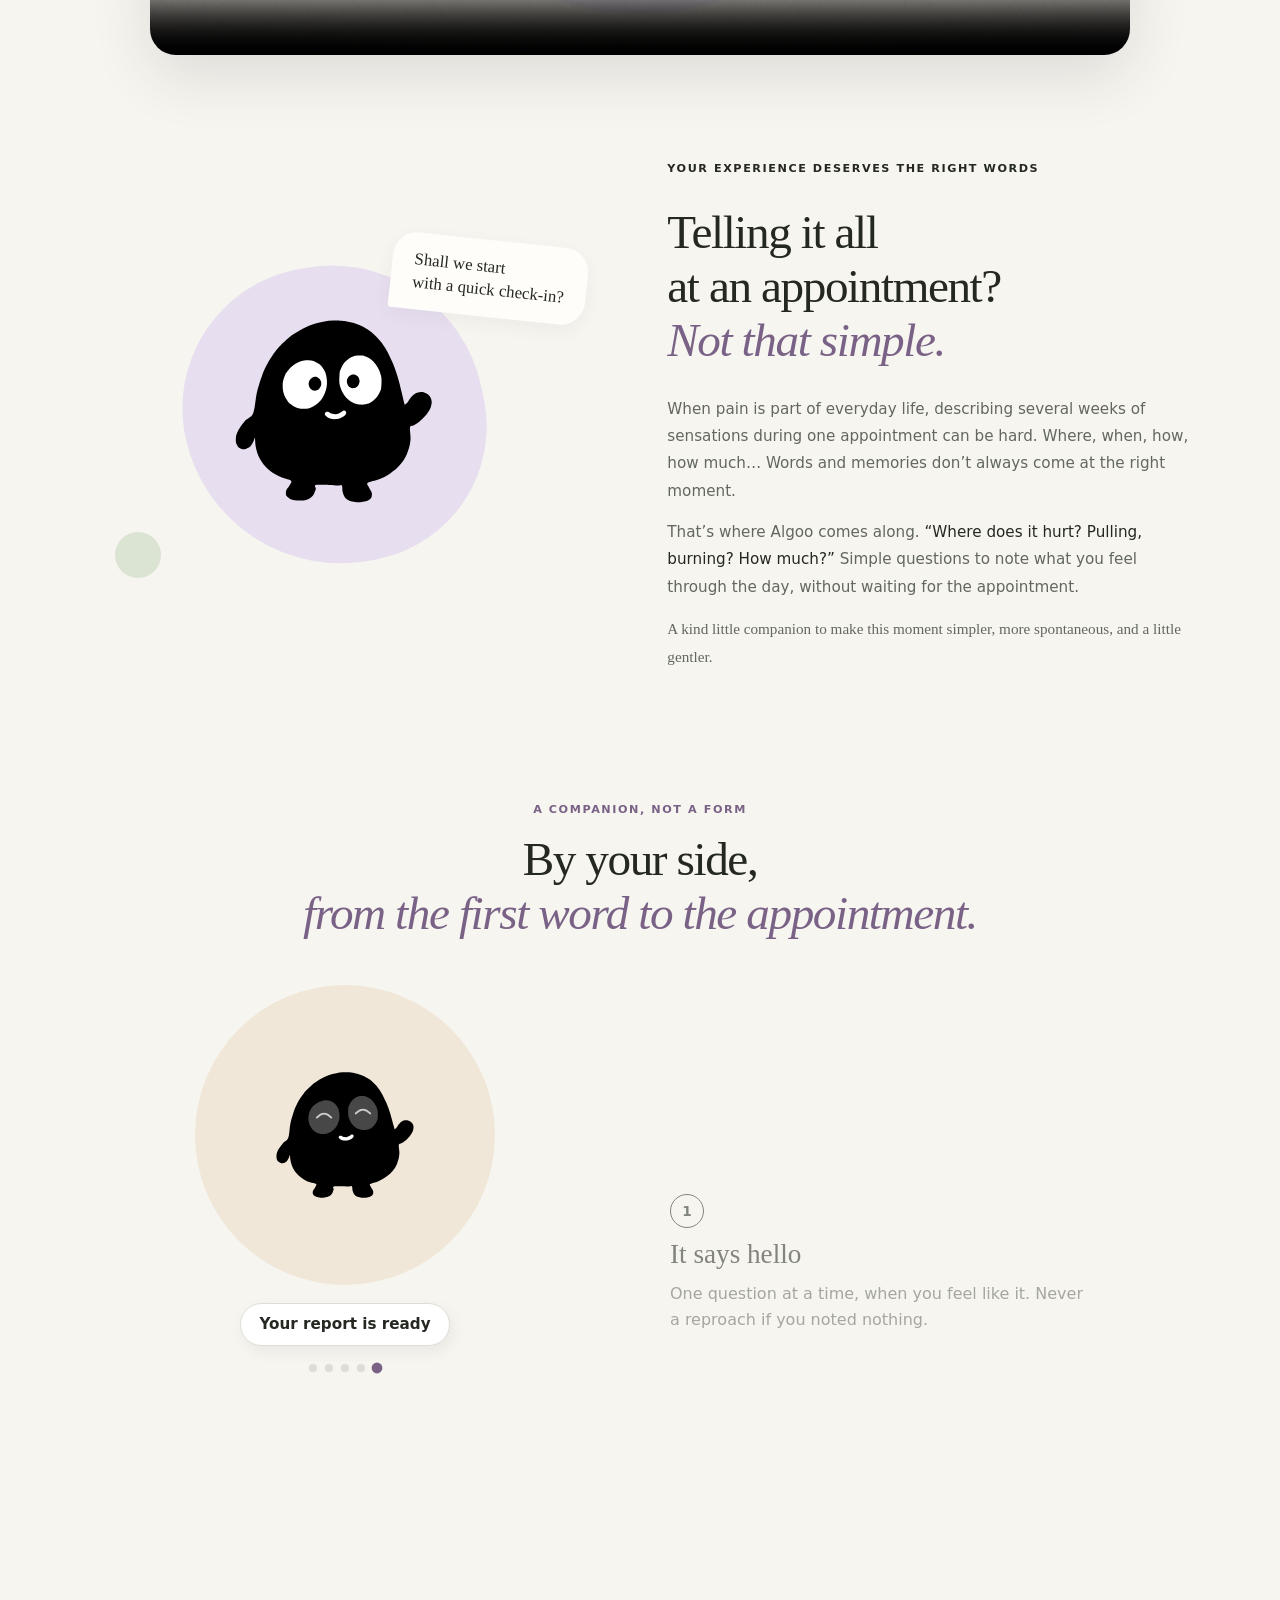
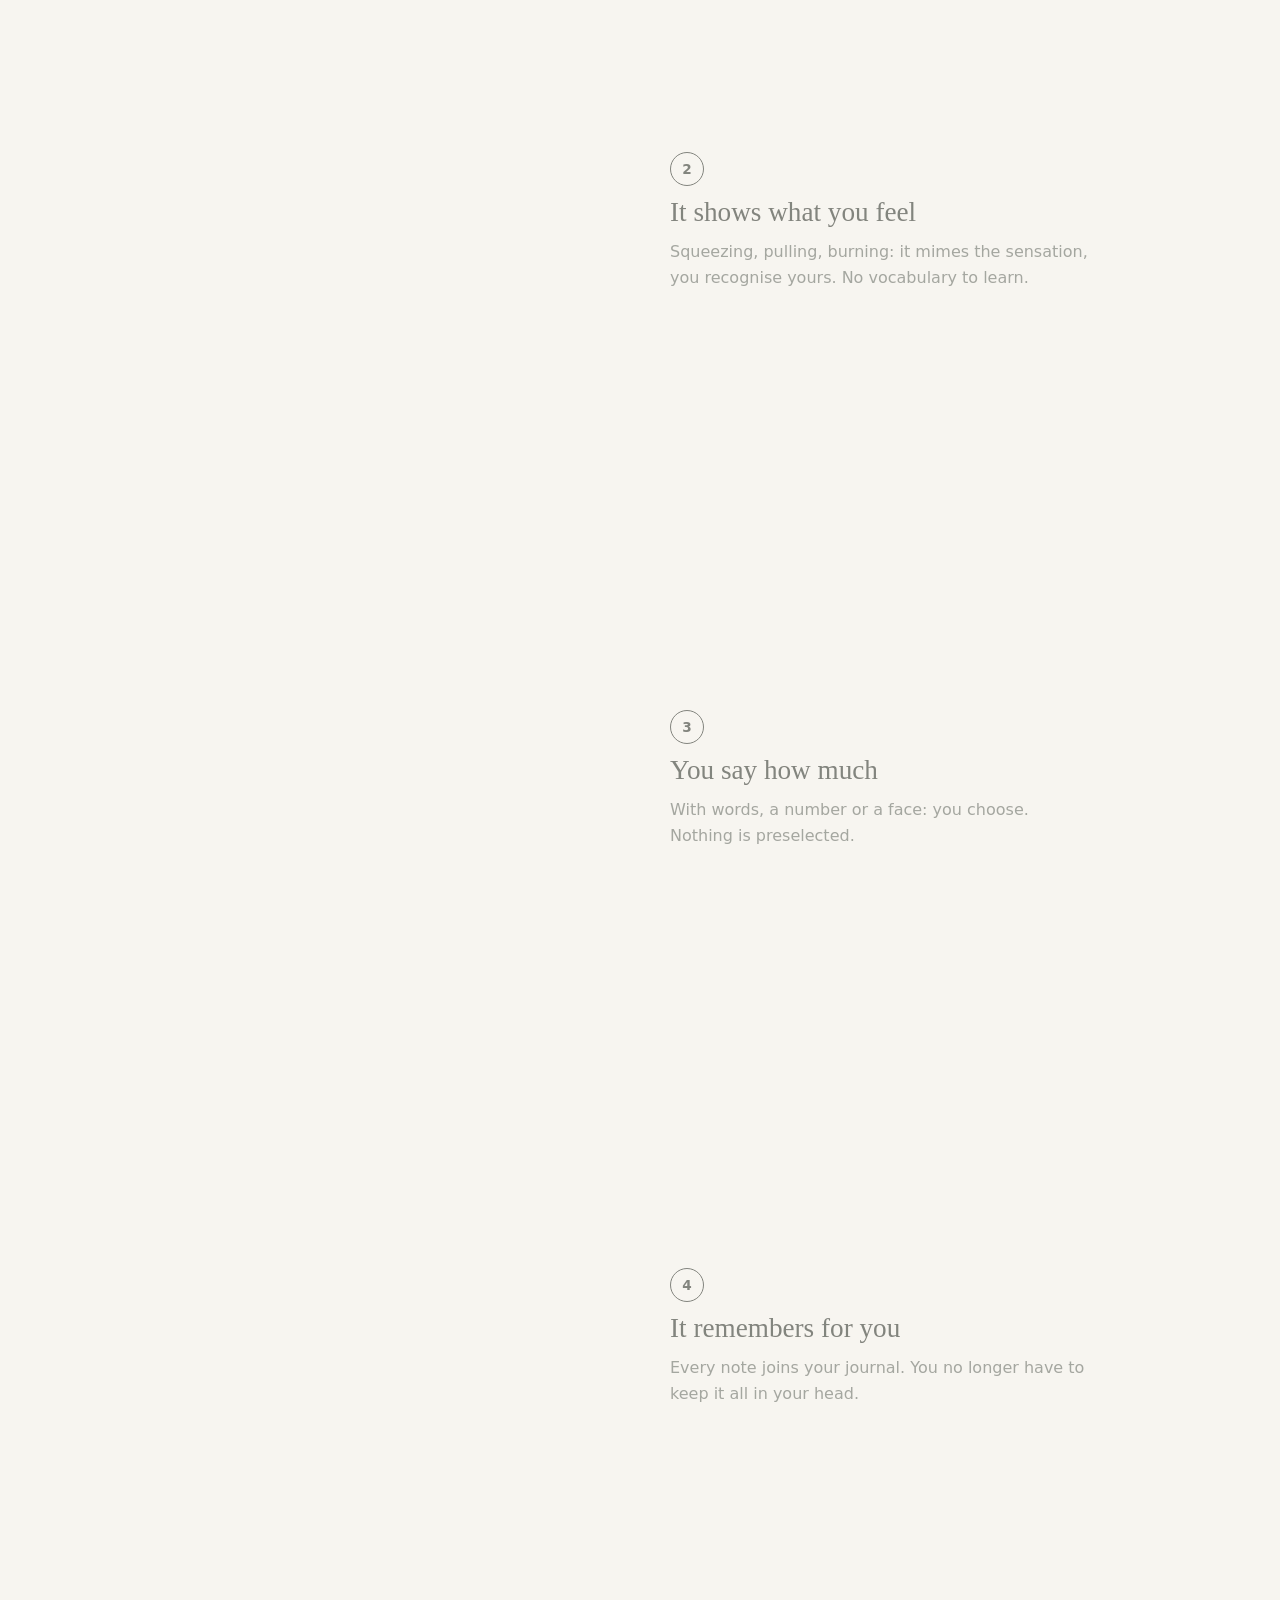
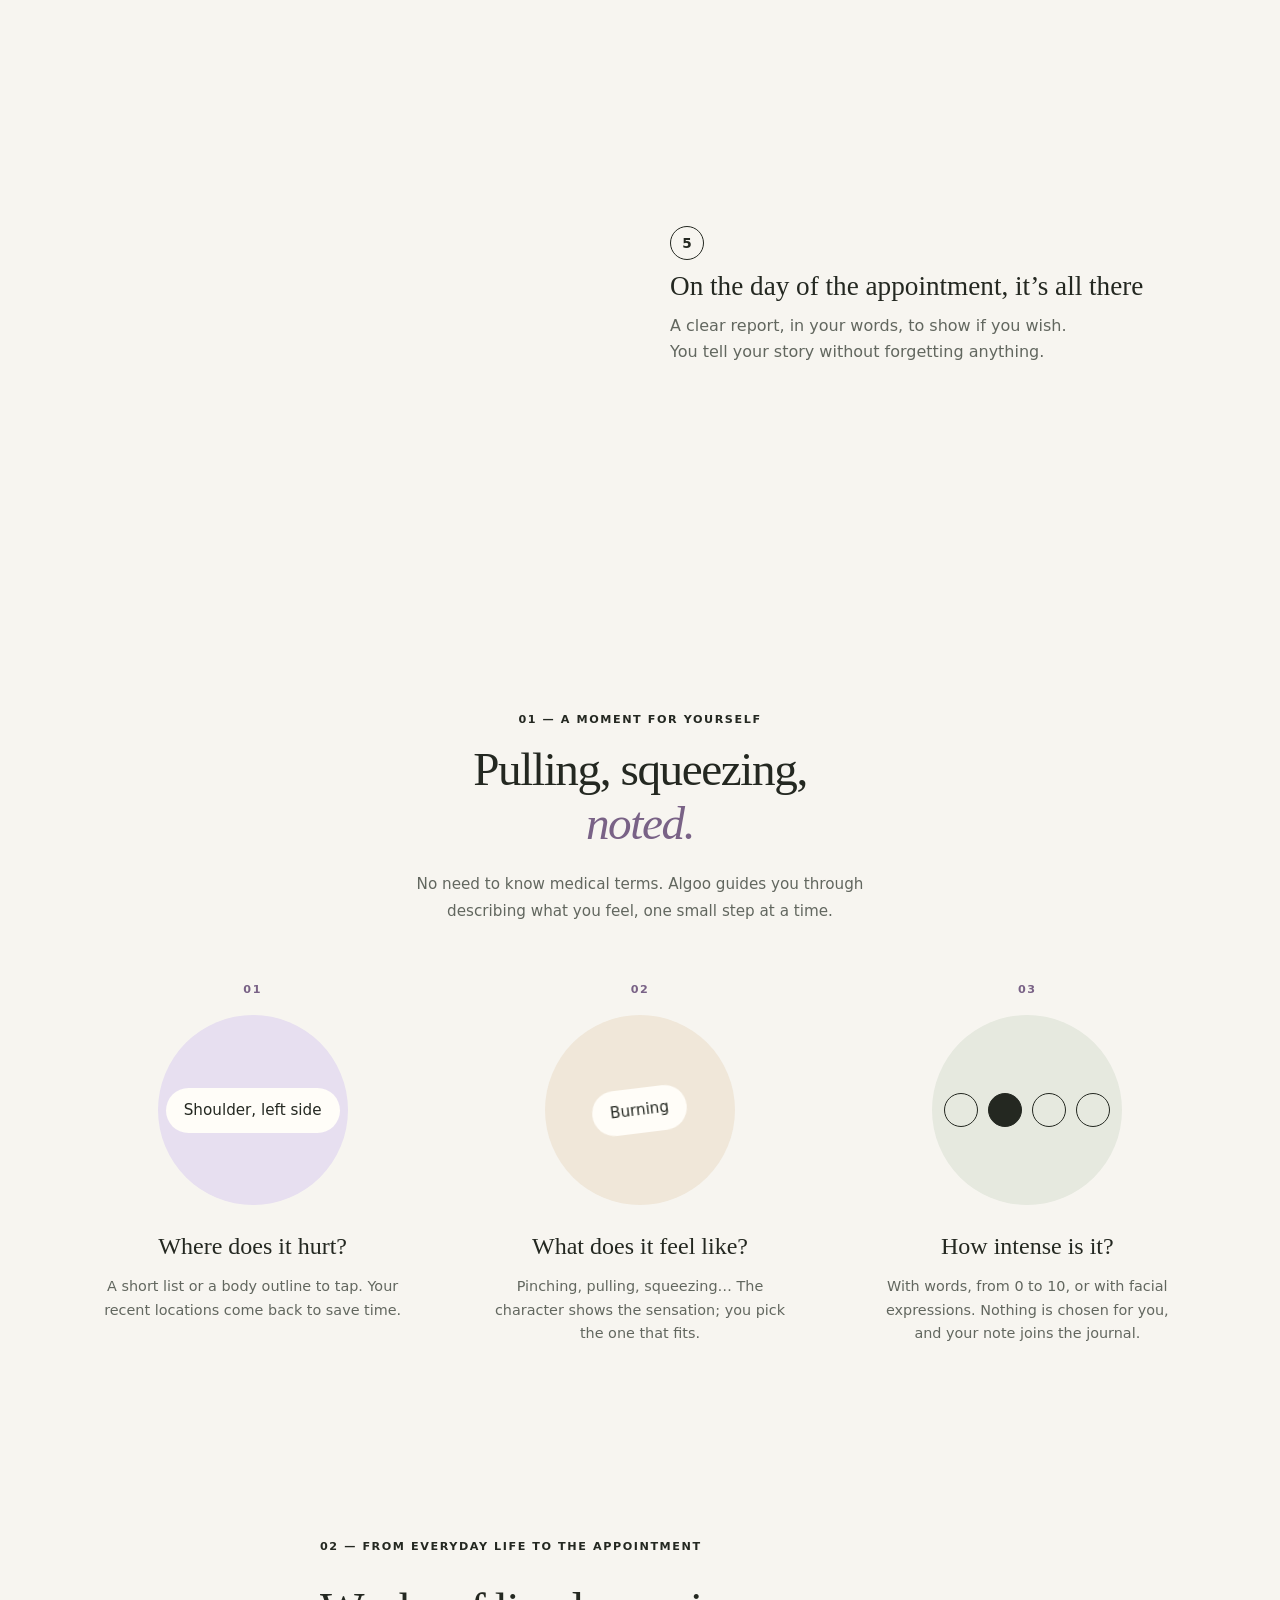
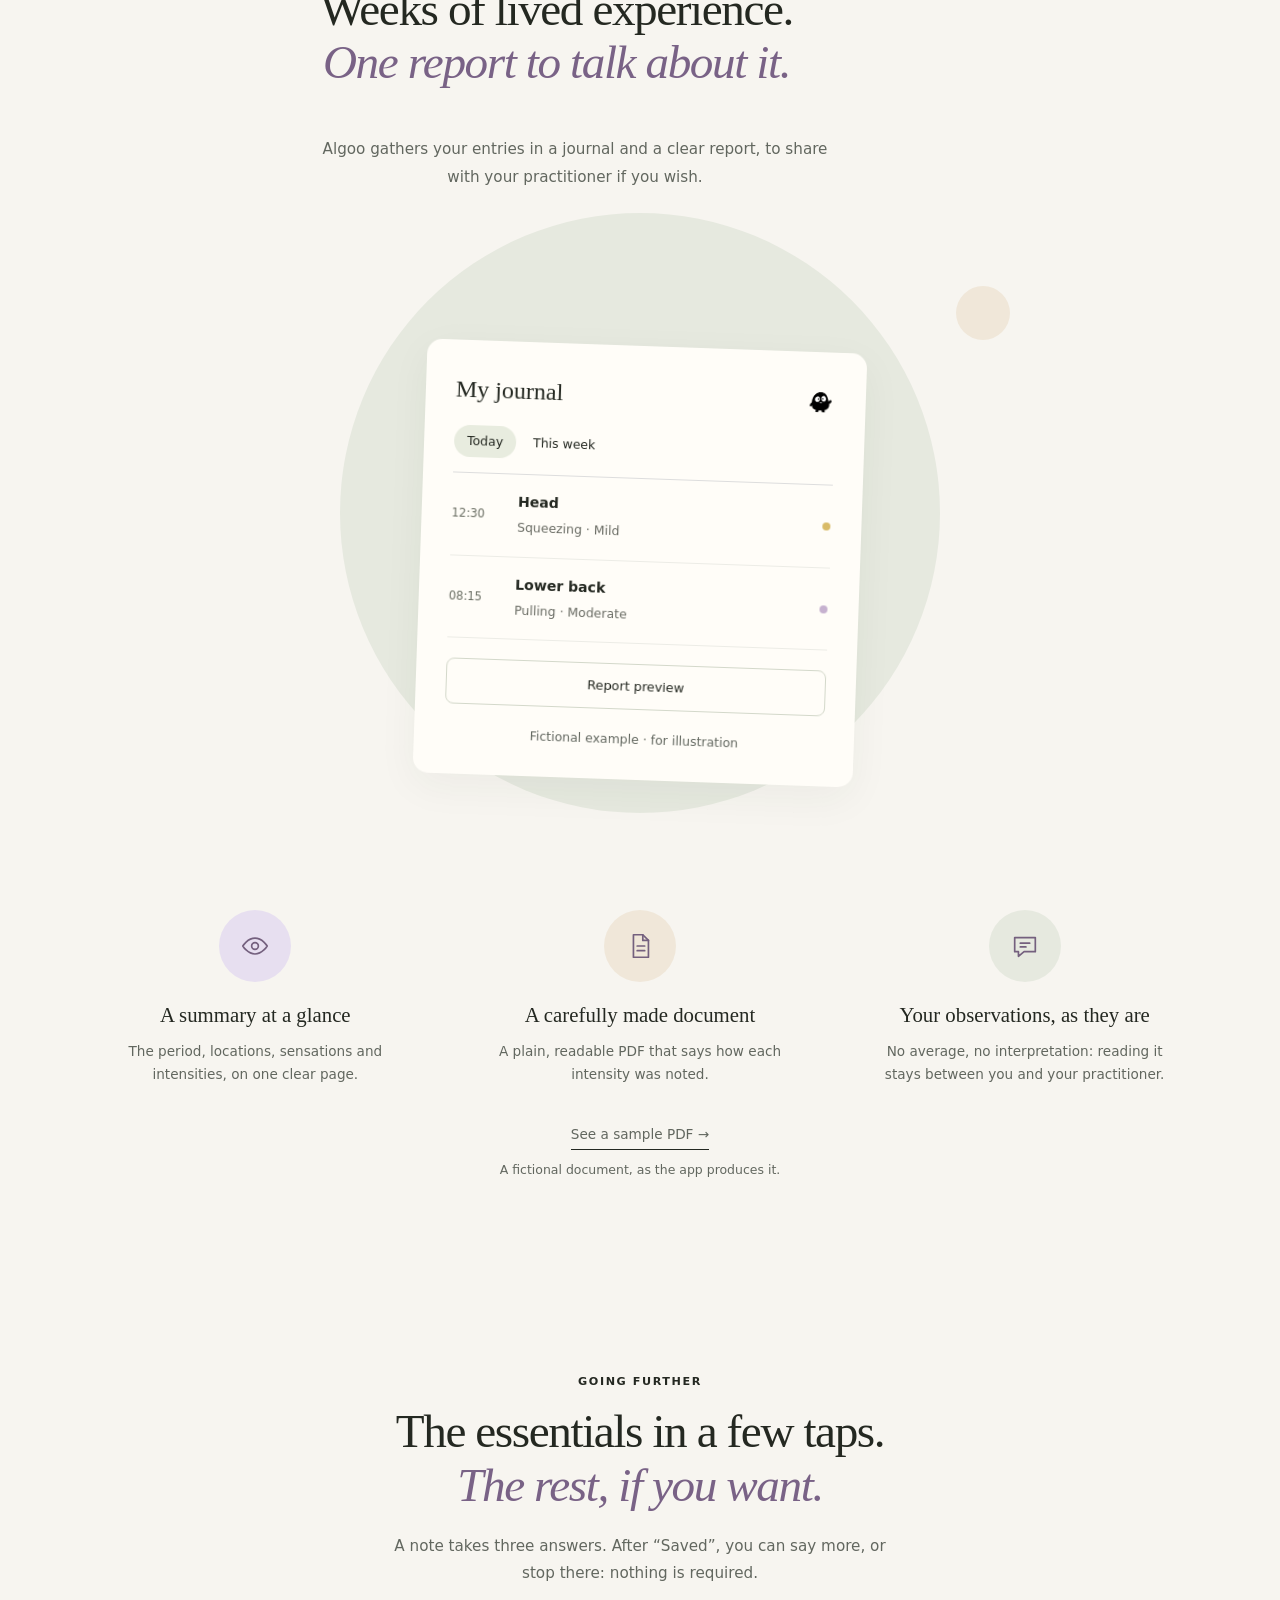
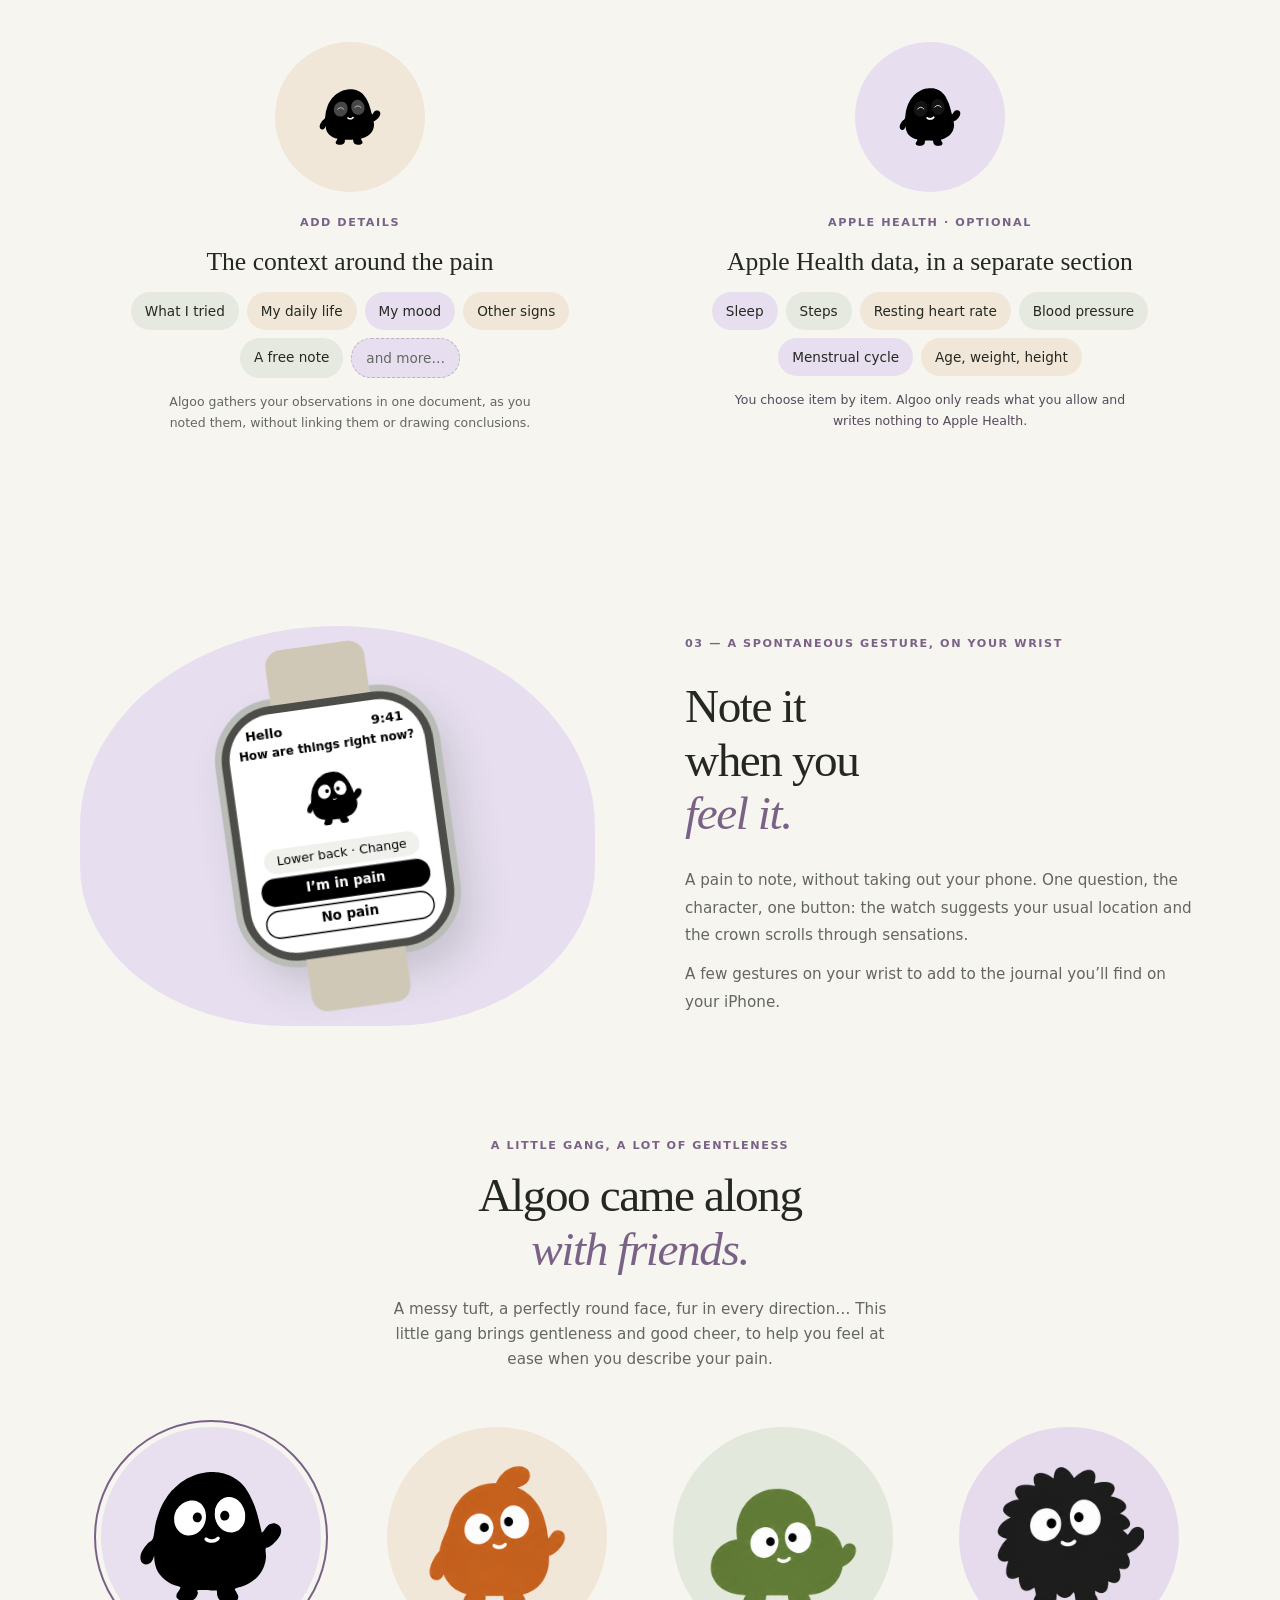
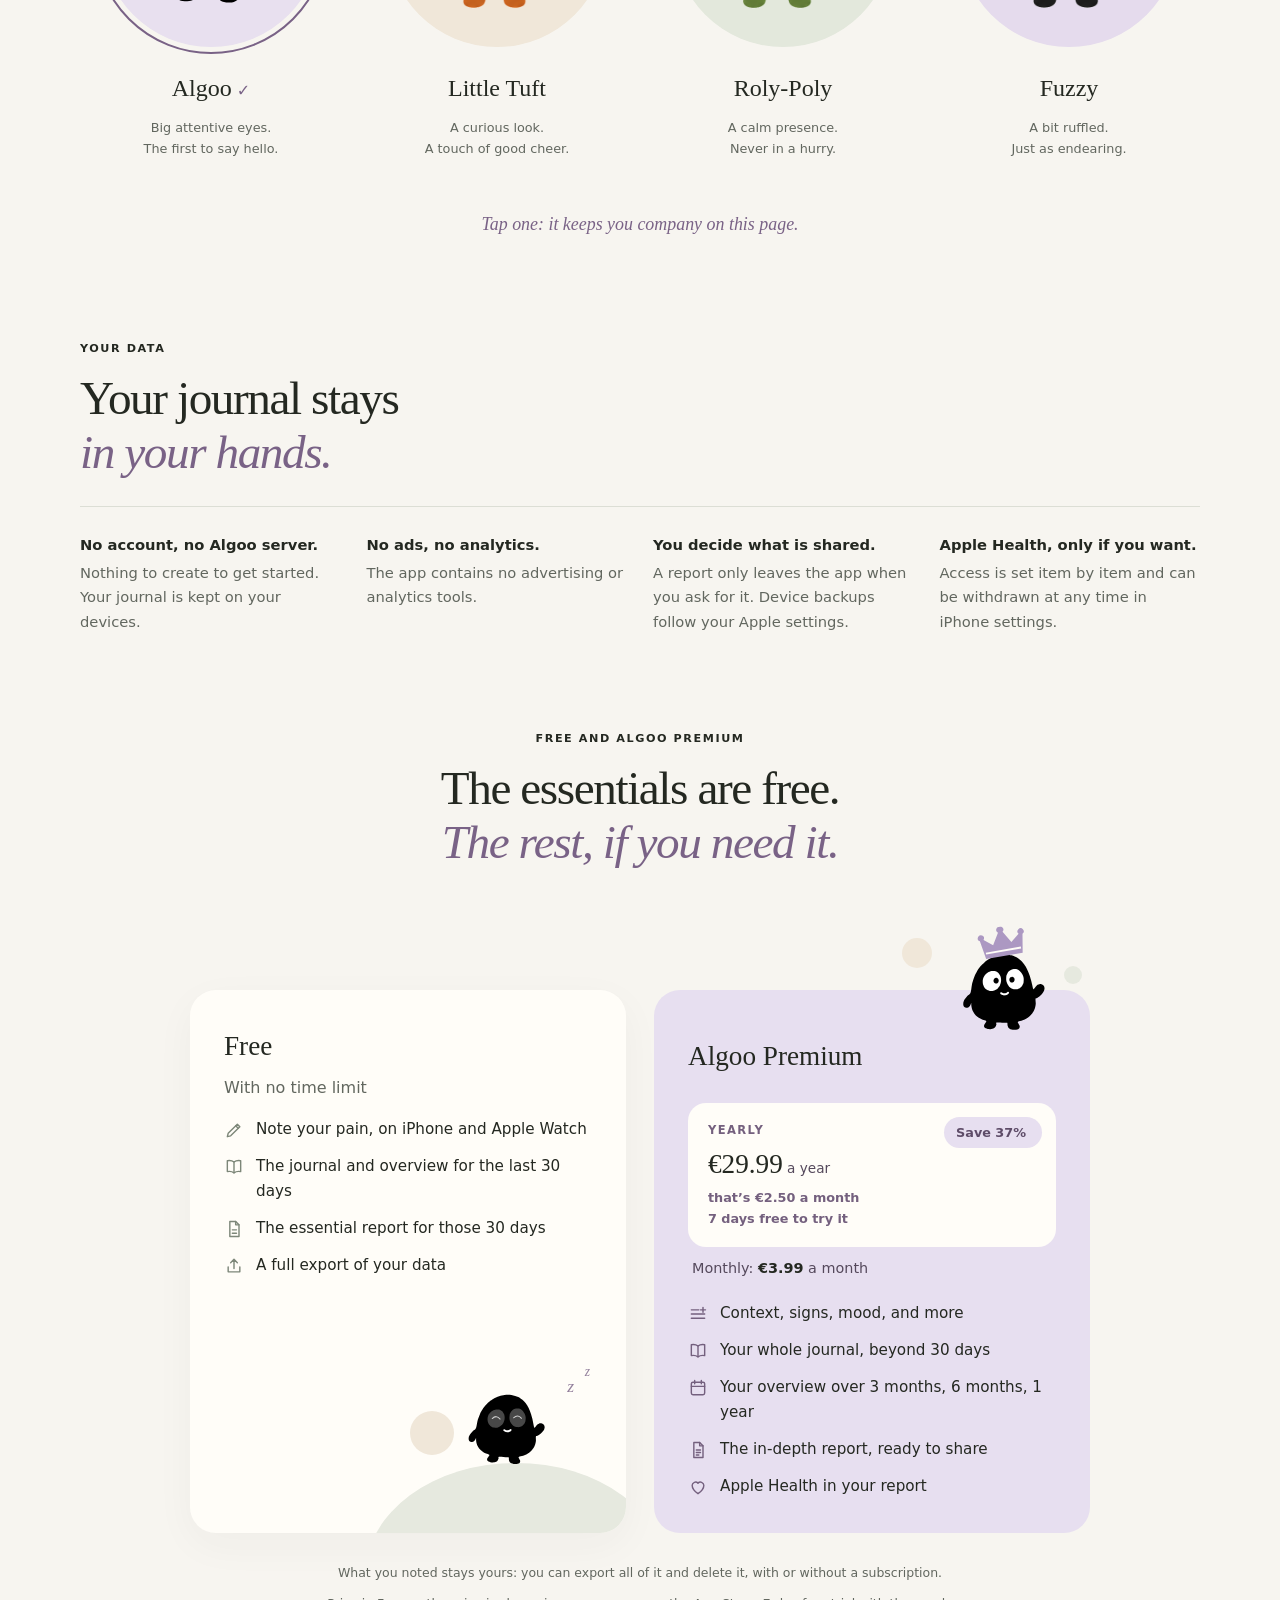
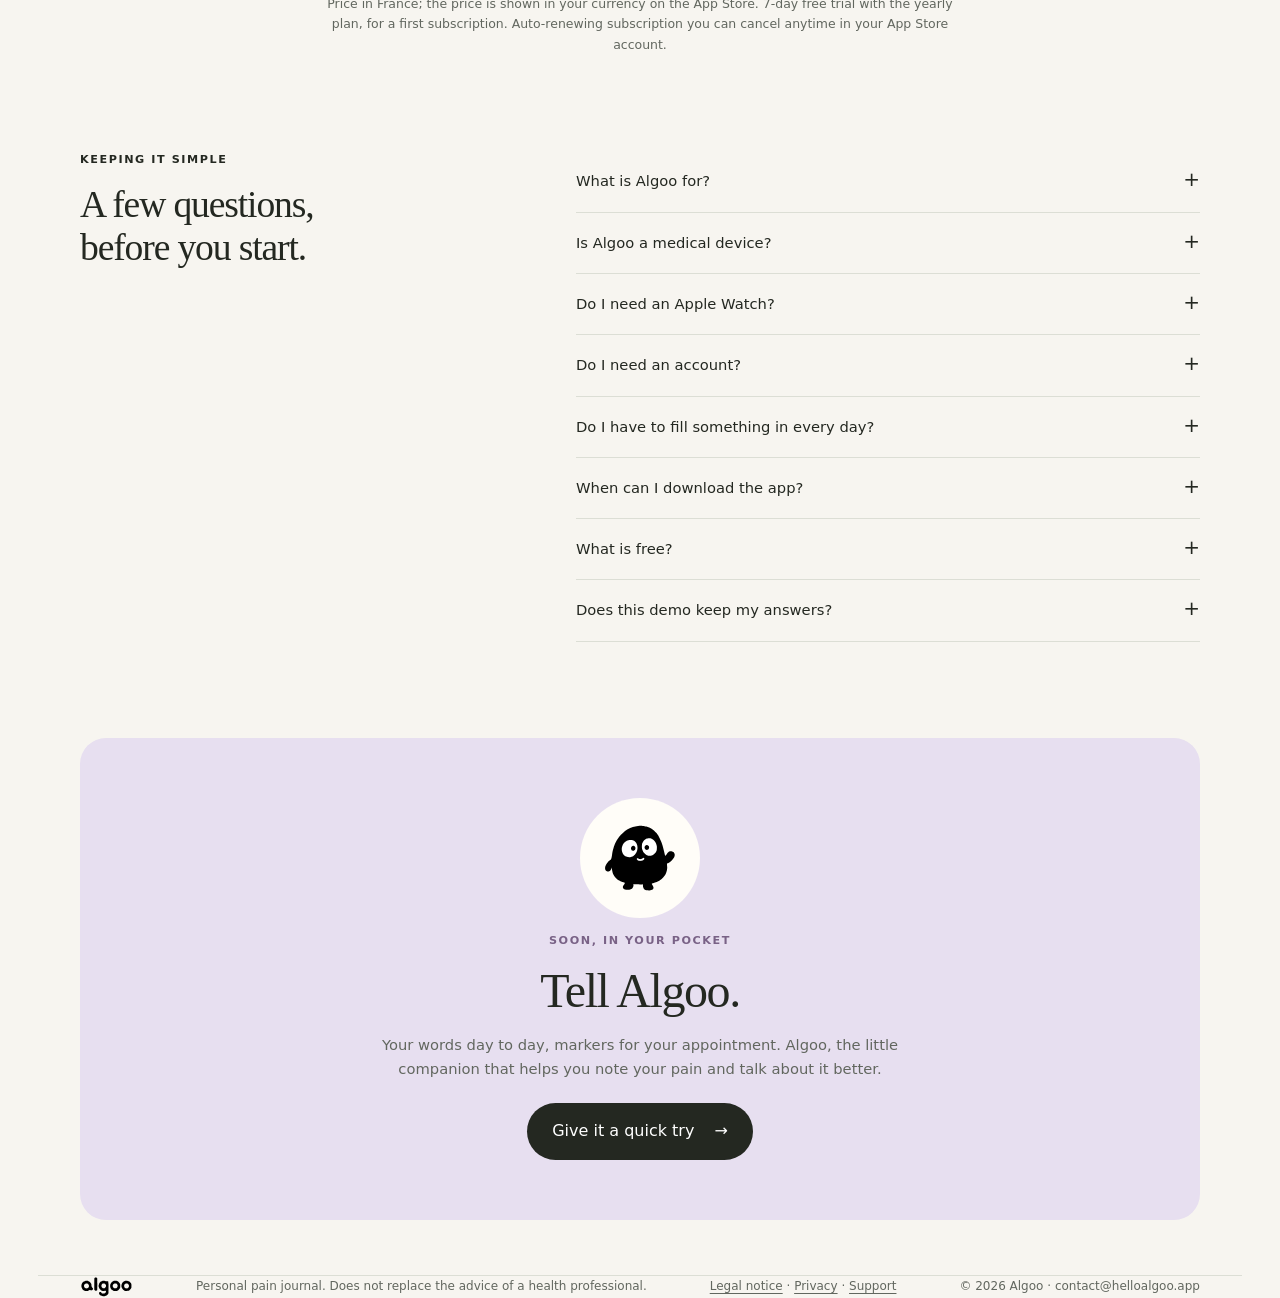
==== commit ff1a1e37: "Copains : plus d'annonce d'une fonction future Co-Authored-By: Claude Opus 5.5 <noreply@anthropic.co" ====
--- a/index.html
+++ b/index.html
@@ -258,8 +258,7 @@
     <button type="button" class="friend-card" data-friend="rond" data-src="assets/friends/rond.png" aria-pressed="false"><span class="halo h3"><img src="assets/friends/rond.png" alt="" width="150" height="150"></span><strong class="fname" data-i18n="friends.n3">Le tout rond</strong><span class="fdesc" data-i18n-html="friends.c3">Une présence tranquille.<br>Chacun prend son temps.</span></button>
     <button type="button" class="friend-card" data-friend="poilu" data-src="assets/friends/poilu.png" aria-pressed="false"><span class="halo h4"><img src="assets/friends/poilu.png" alt="" width="150" height="150"></span><strong class="fname" data-i18n="friends.n4">Le poilu</strong><span class="fdesc" data-i18n-html="friends.c4">Un peu ébouriffé.<br>Tout aussi attachant.</span></button>
   </div>
-  <p class="friends-caption" id="pick-label" data-i18n="friends.caption">Touchez celui qui vous accompagnera.</p>
-  <p class="small center" data-i18n="friends.project">Le choix du compagnon est un projet pour l’app ; ici, il change le personnage de cette page.</p>
+  <p class="friends-caption" id="pick-label" data-i18n="friends.caption">Touchez-en un : il vous accompagne sur cette page.</p>
 </section>
 
 <section class="trust">
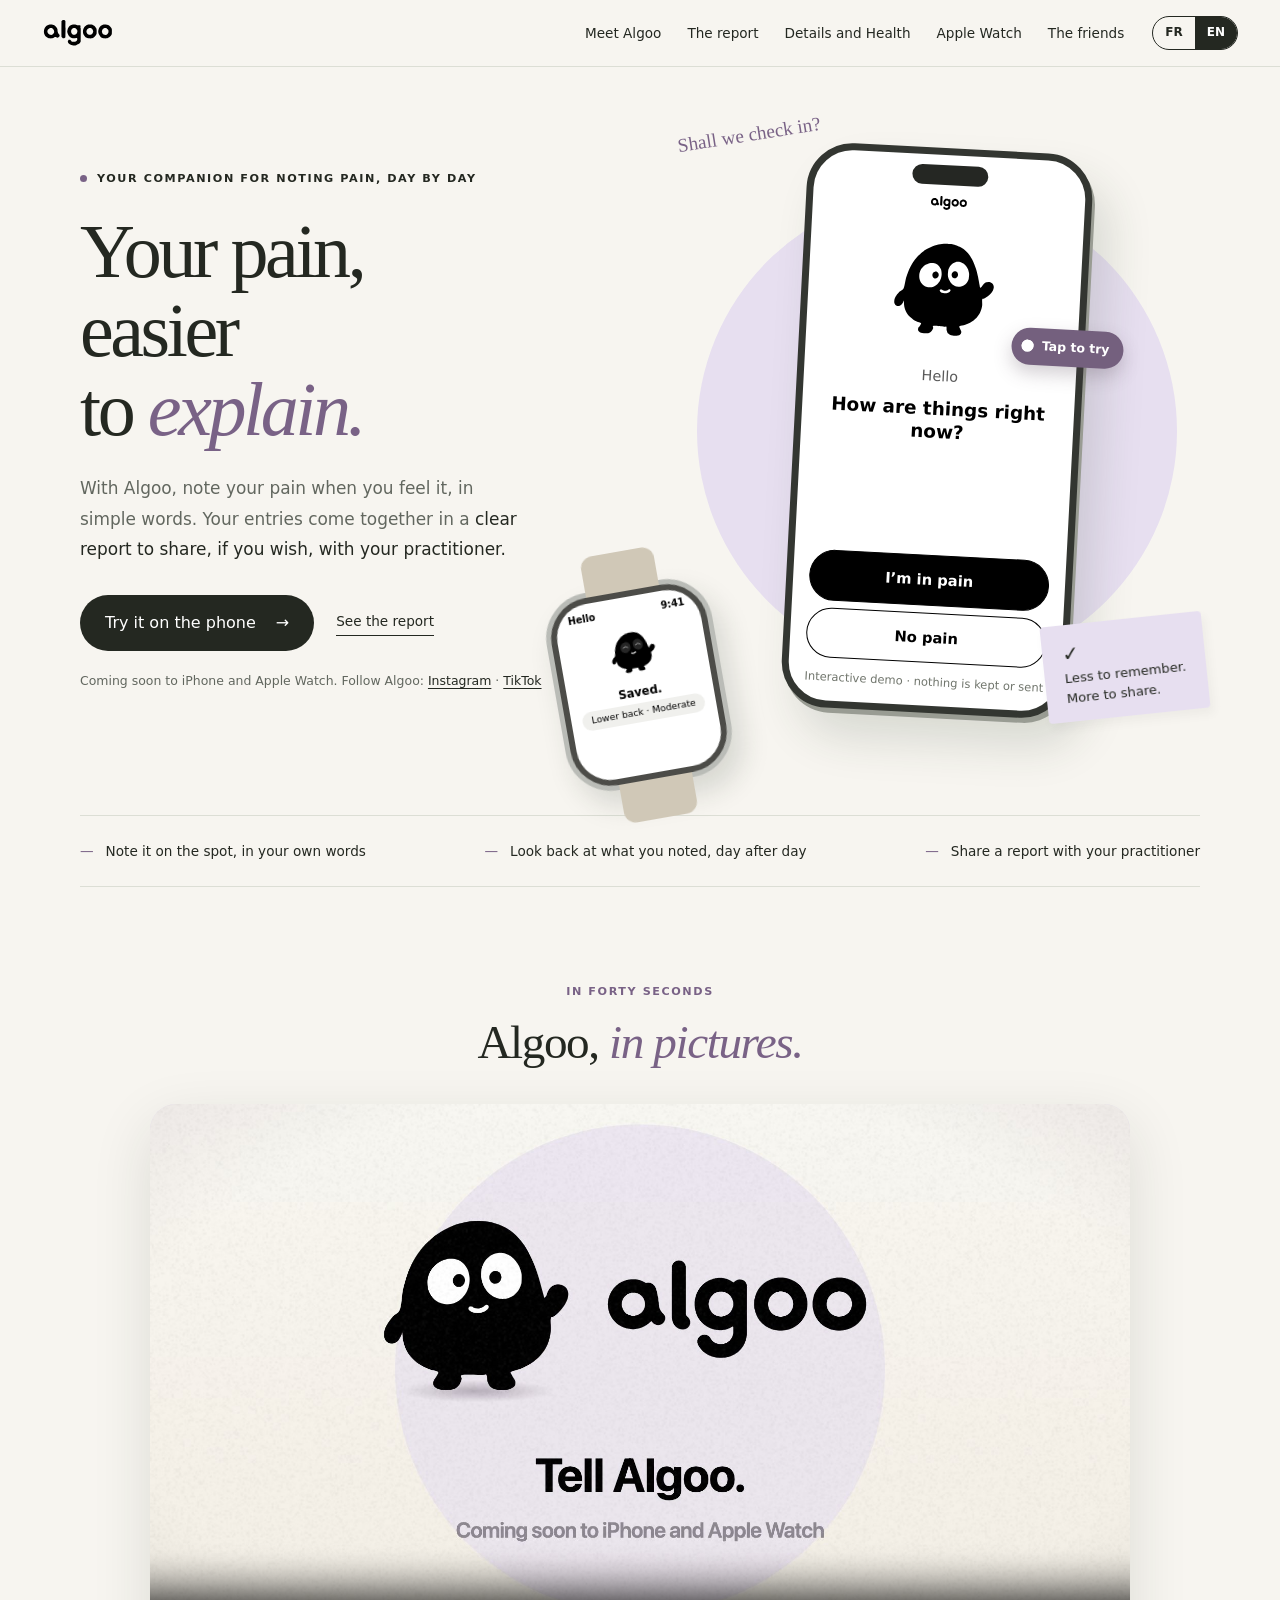
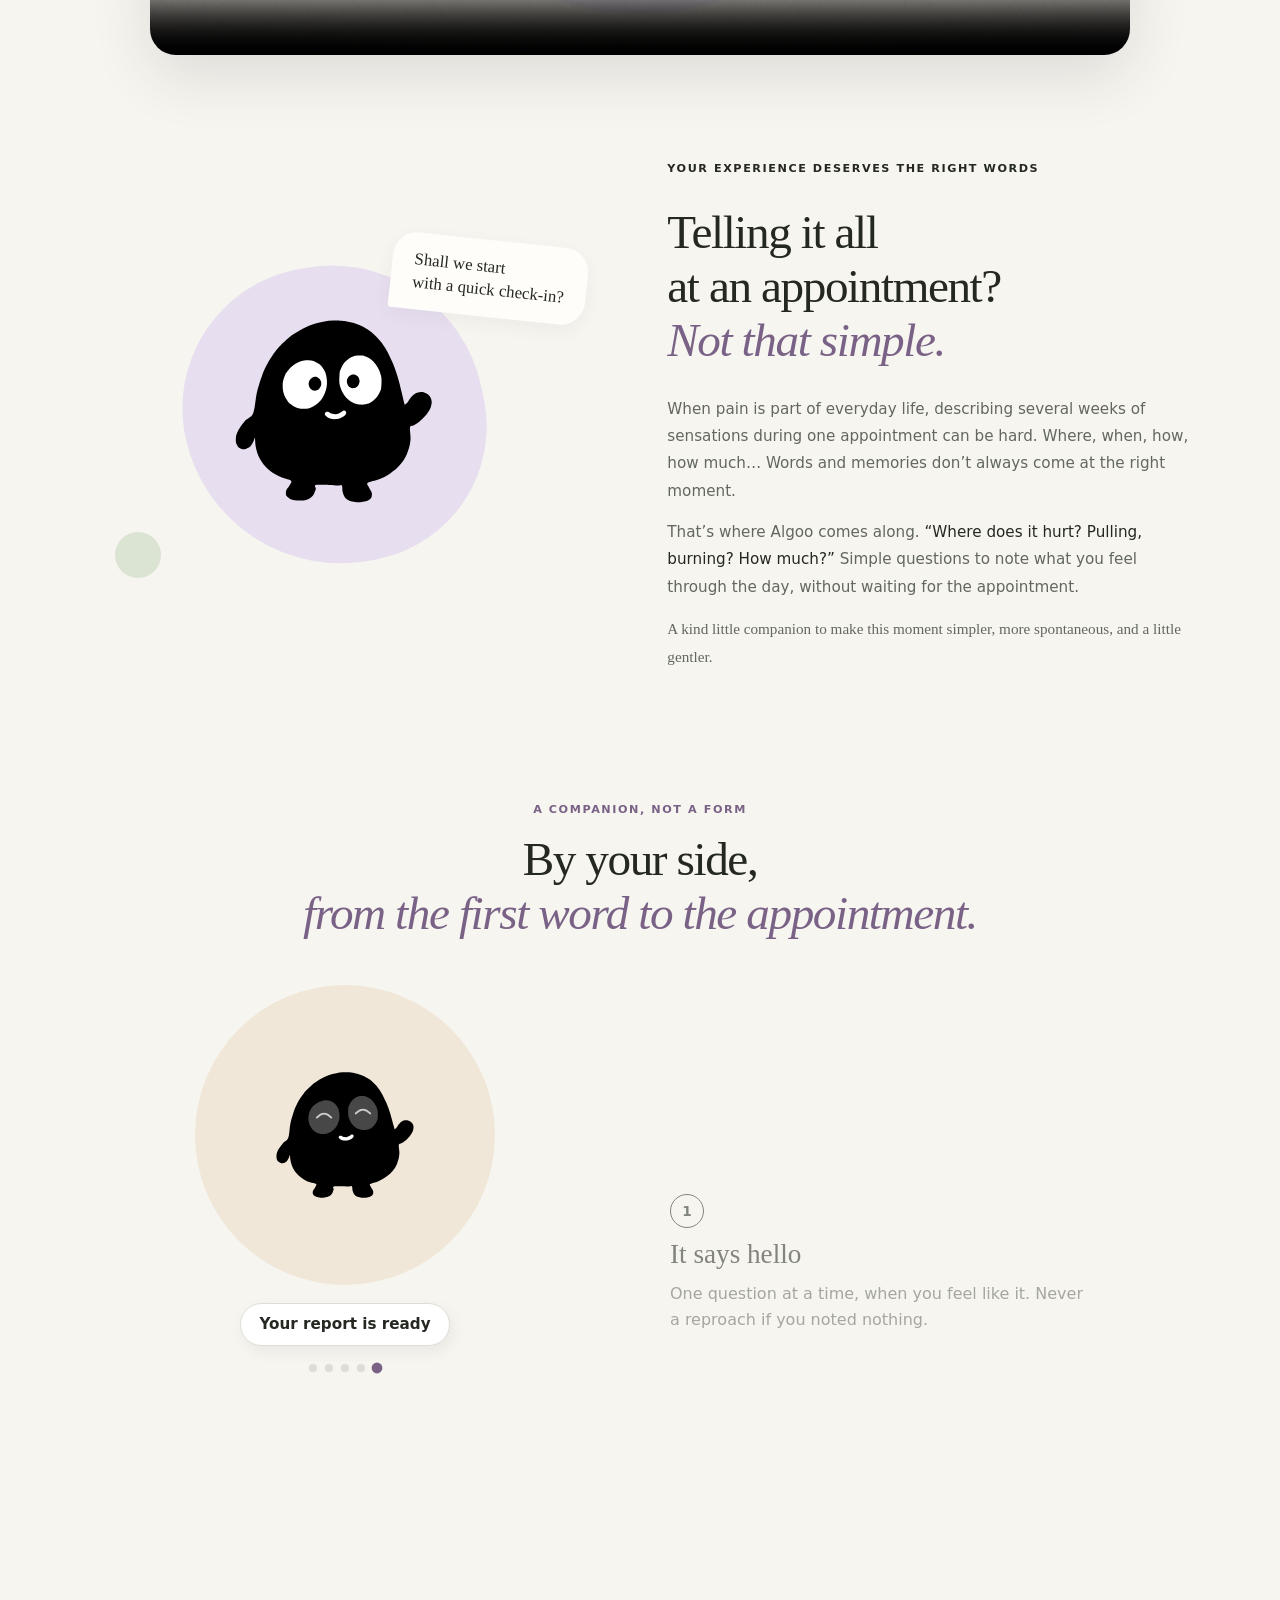
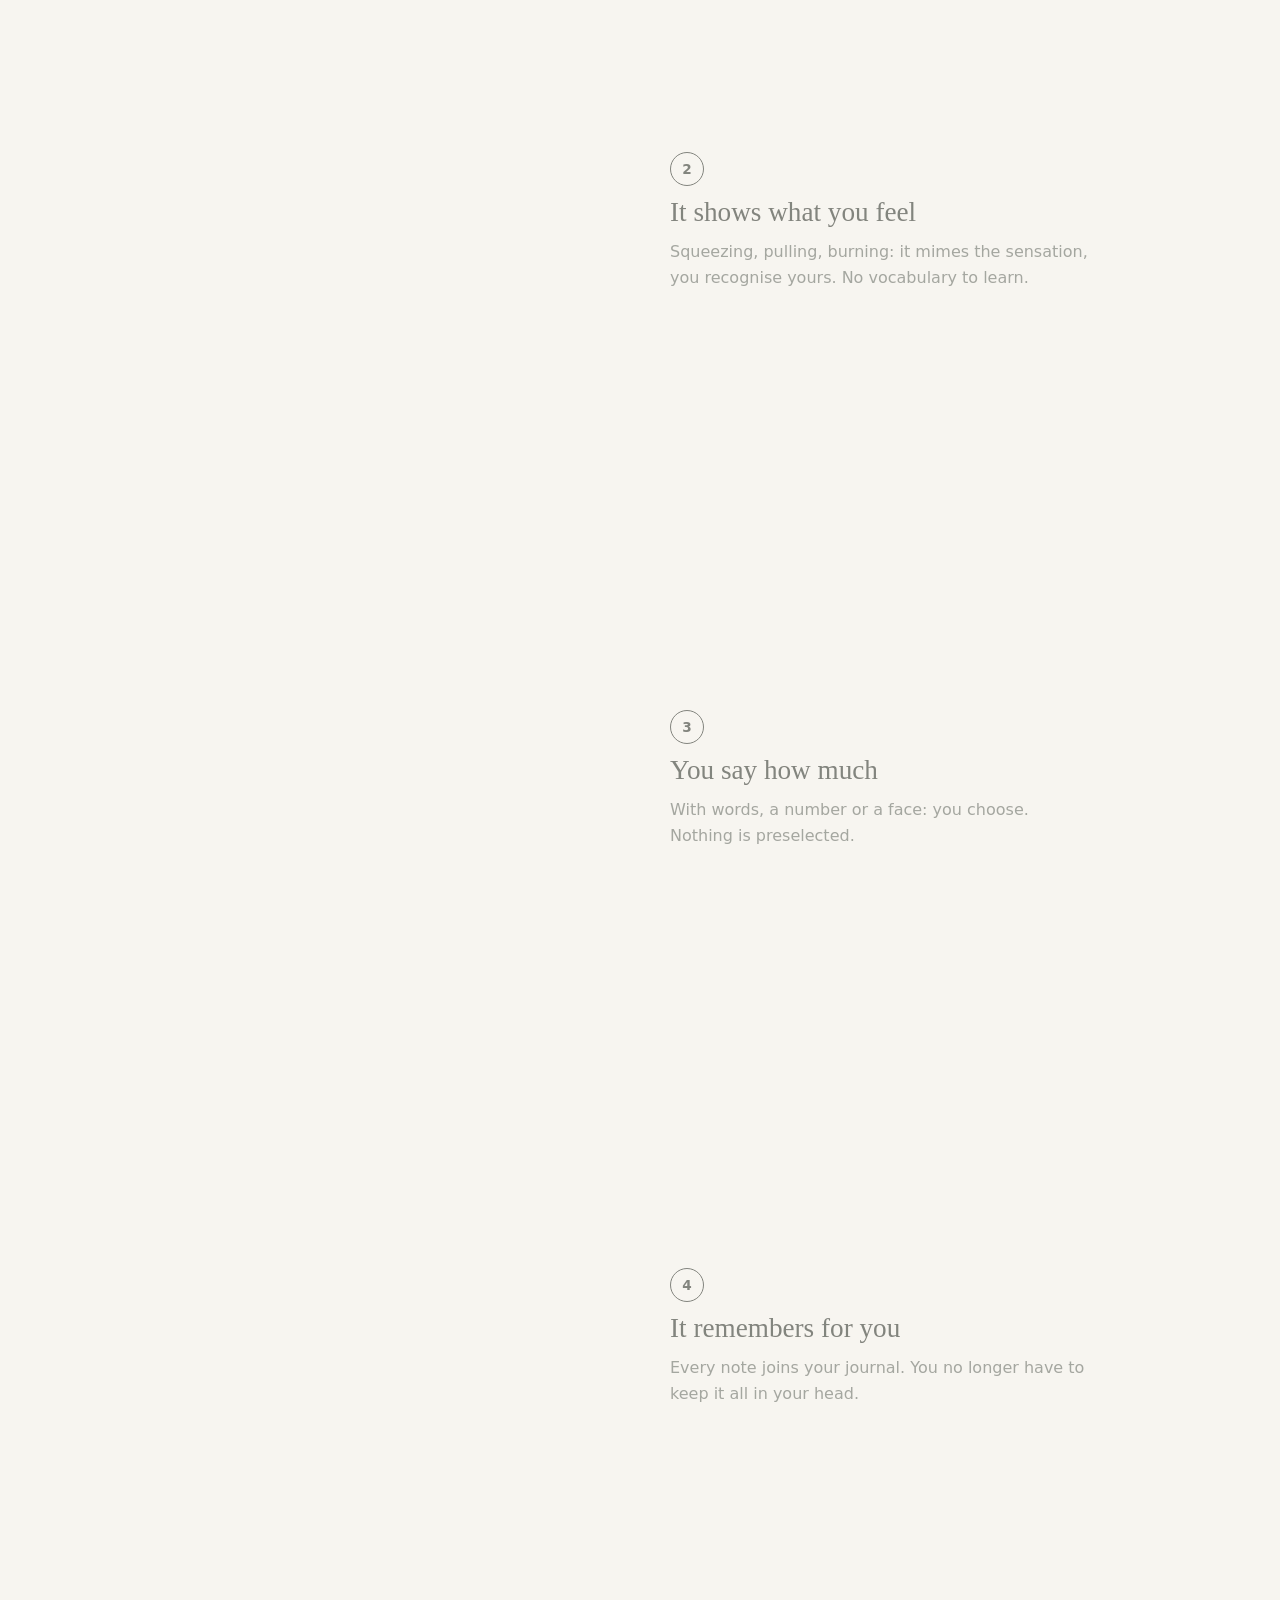
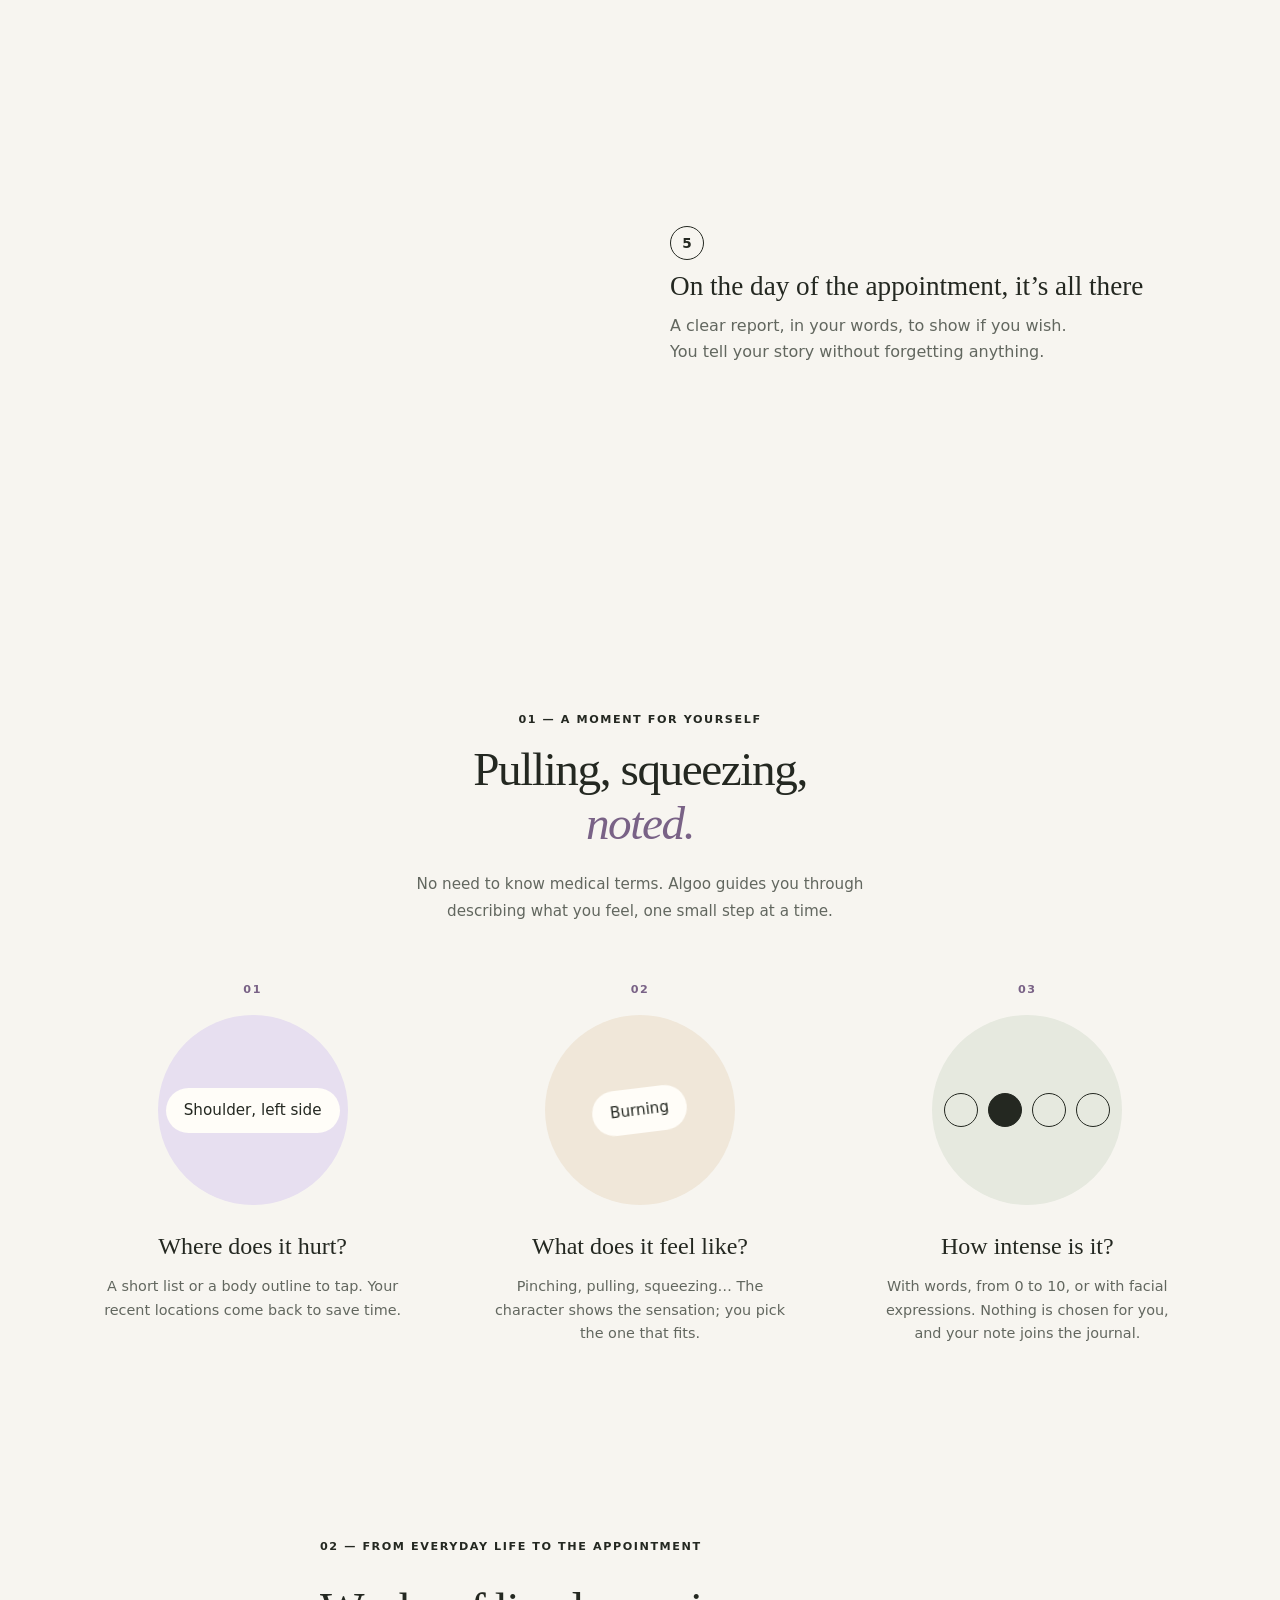
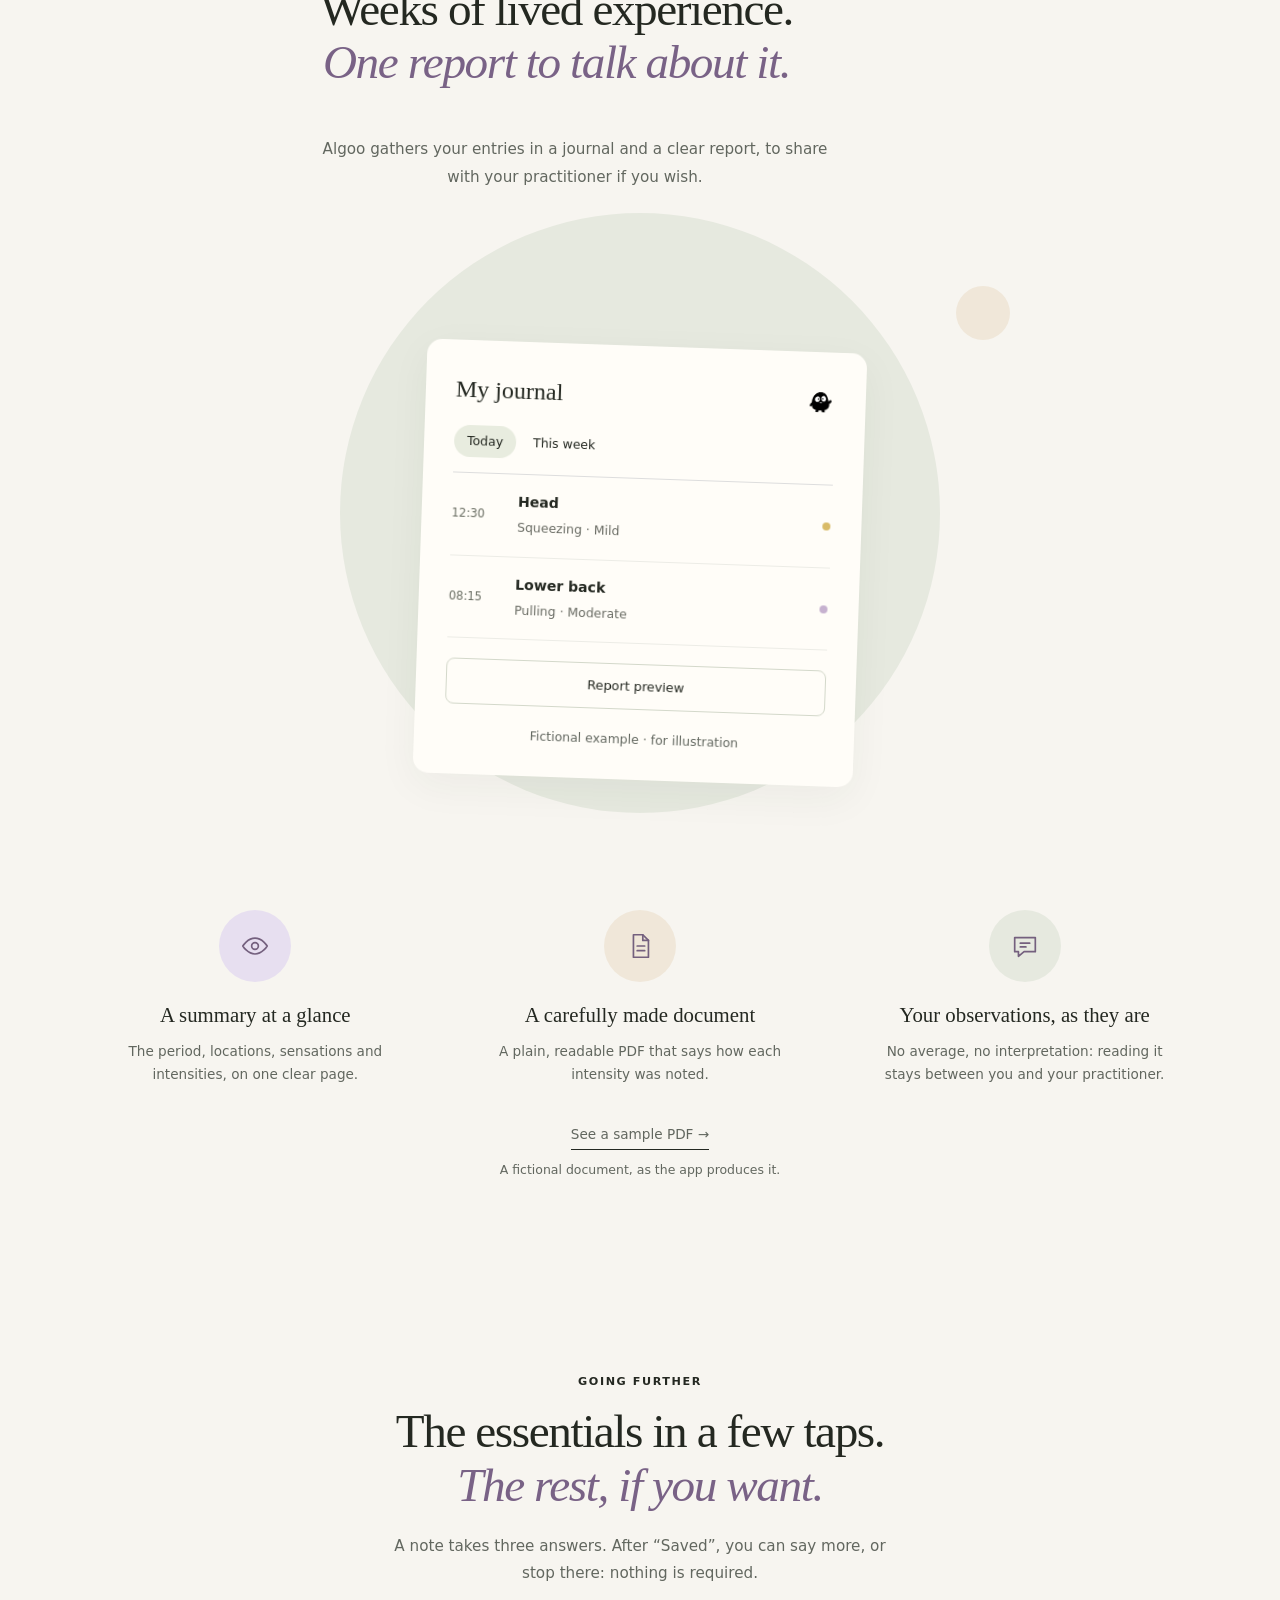
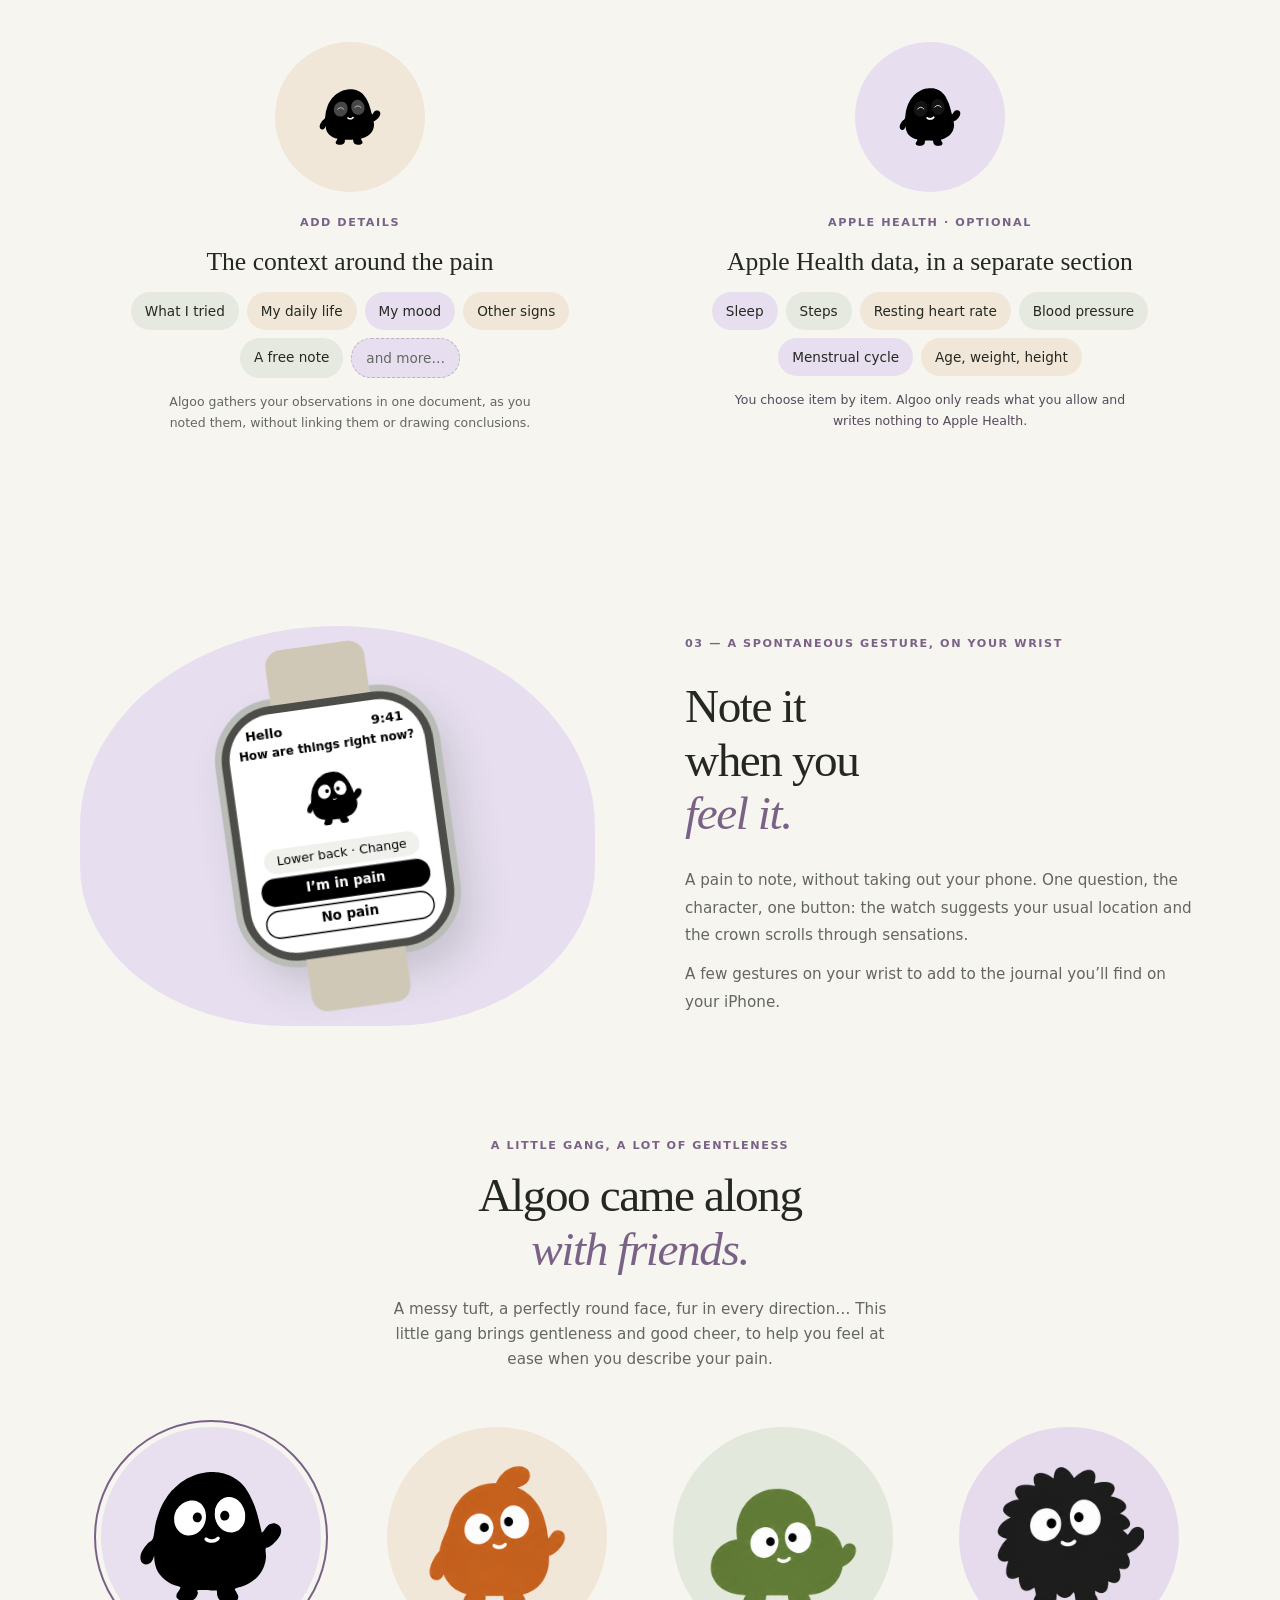
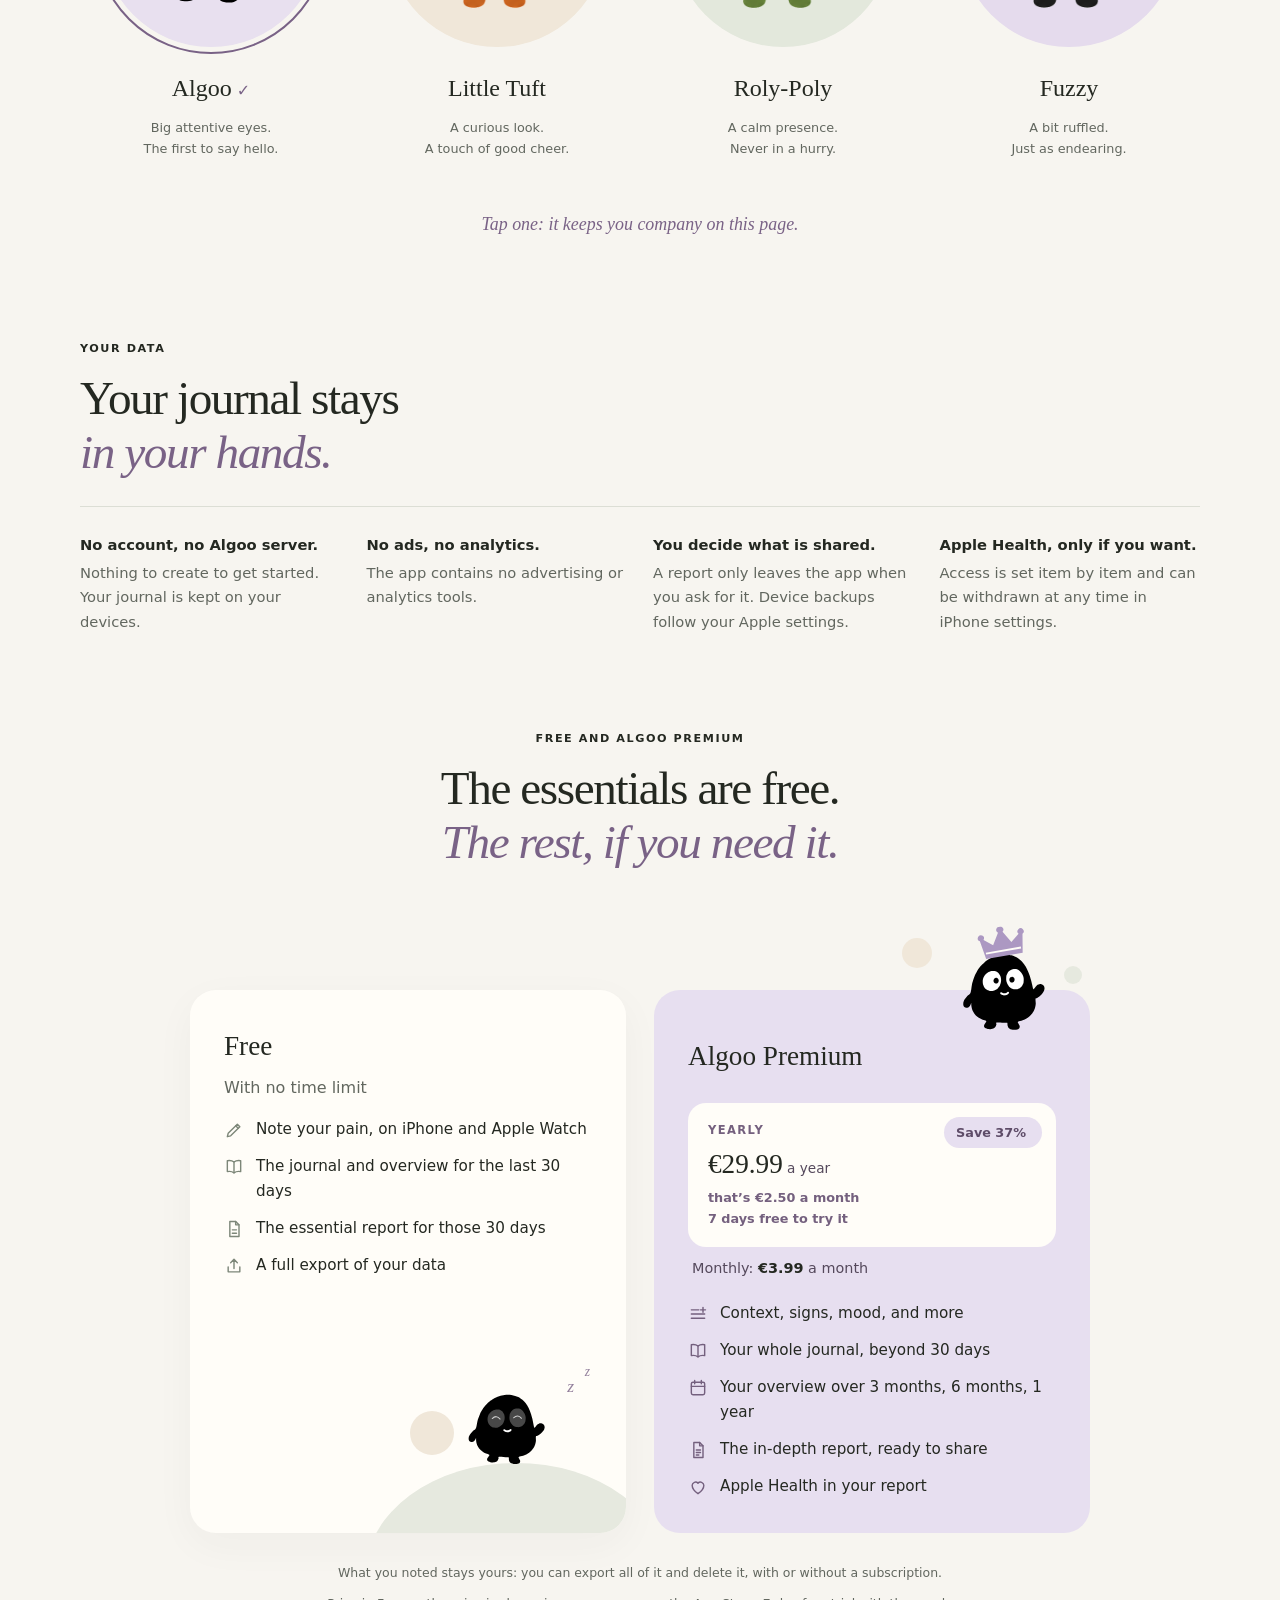
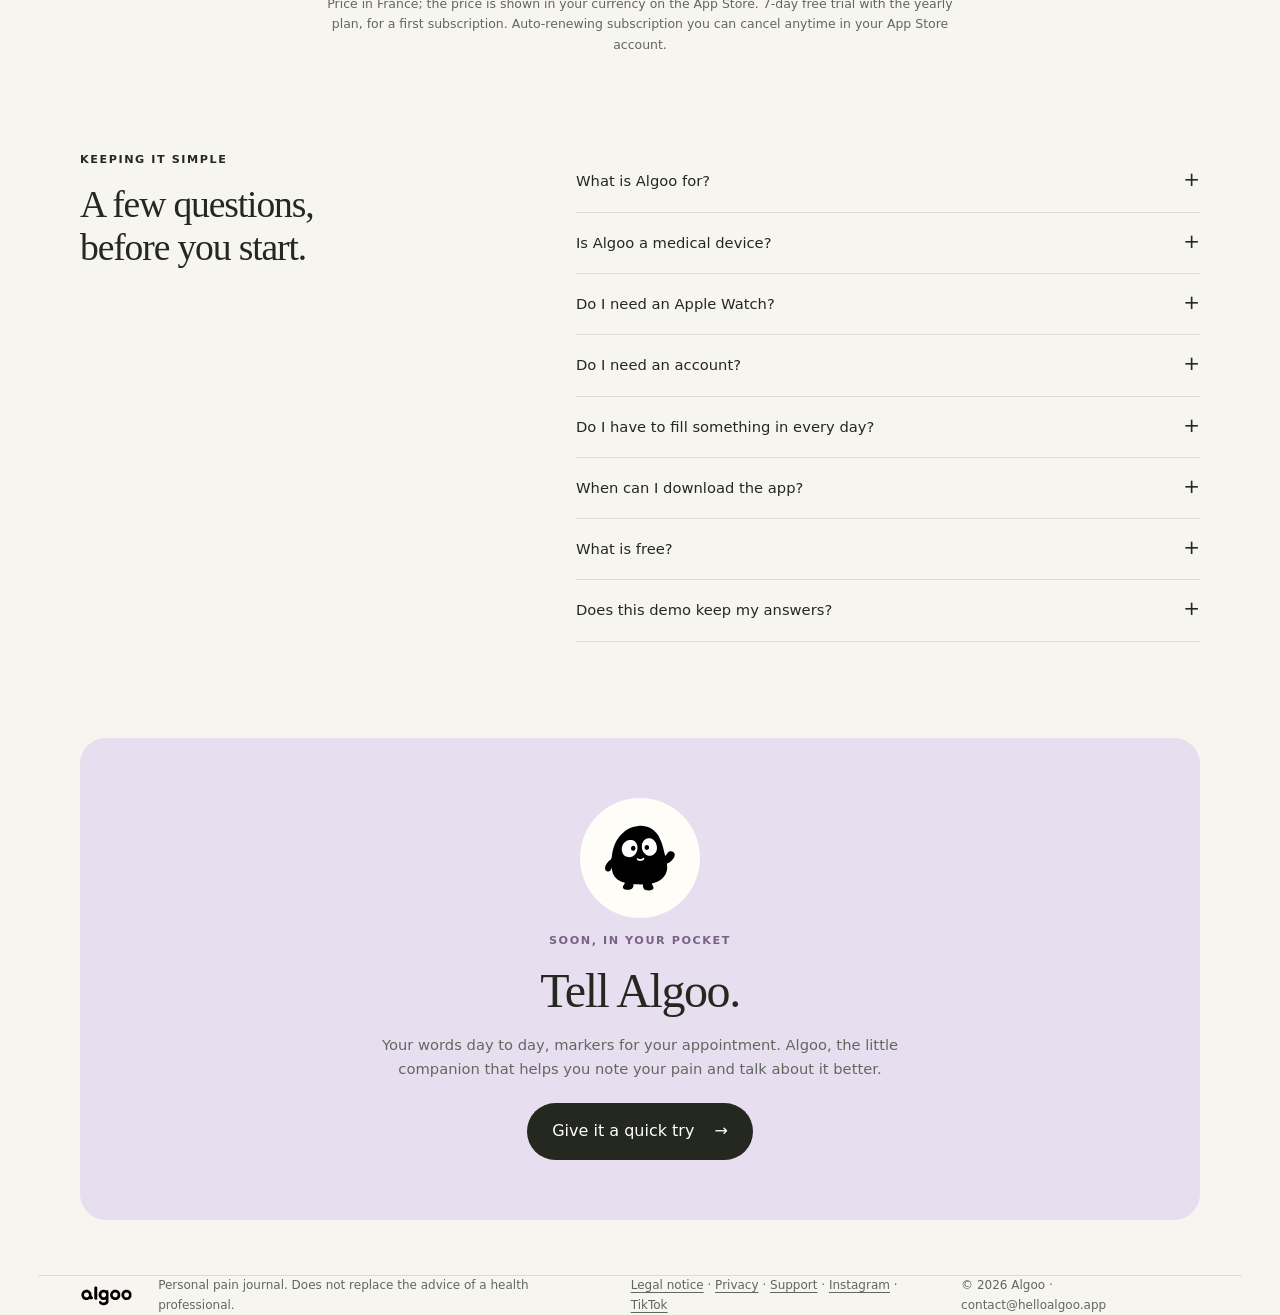
==== commit e0e3a1fa: "Liens vers Instagram et TikTok (@algoo_app), accueil et pied de page" ====
--- a/index.html
+++ b/index.html
@@ -49,7 +49,7 @@
       <a class="btn" href="#demo"><span data-i18n="hero.try">Essayer sur le téléphone</span> <span aria-hidden="true">→</span></a>
       <a class="text-link" href="#journal" data-i18n="hero.report">Découvrir le rapport</a>
     </div>
-    <p class="small" data-i18n="hero.soon">Bientôt sur iPhone et Apple Watch.</p>
+    <p class="small"><span data-i18n="hero.soon">Bientôt sur iPhone et Apple Watch.</span> <span data-i18n="hero.follow">Suivre Algoo :</span> <a class="inline-link" href="https://www.instagram.com/algoo_app/">Instagram</a> · <a class="inline-link" href="https://www.tiktok.com/@algoo_app">TikTok</a></p>
   </div>
 
   <div class="scene" id="demo">
@@ -352,7 +352,7 @@
 <footer class="wrap">
   <img src="assets/algoo-wordmark.svg" alt="algoo" height="22">
   <p data-i18n="footer.note">Journal personnel des douleurs. Ne remplace pas l’avis d’un professionnel de santé.</p>
-  <p class="footer-links"><a href="mentions-legales.html" data-href-en="en/legal.html" data-i18n="footer.legal">Mentions légales</a> · <a href="confidentialite.html" data-href-en="en/privacy.html" data-i18n="footer.privacy">Confidentialité</a> · <a href="assistance.html" data-href-en="en/support.html" data-i18n="footer.support">Assistance</a></p>
+  <p class="footer-links"><a href="mentions-legales.html" data-href-en="en/legal.html" data-i18n="footer.legal">Mentions légales</a> · <a href="confidentialite.html" data-href-en="en/privacy.html" data-i18n="footer.privacy">Confidentialité</a> · <a href="assistance.html" data-href-en="en/support.html" data-i18n="footer.support">Assistance</a> · <a href="https://www.instagram.com/algoo_app/">Instagram</a> · <a href="https://www.tiktok.com/@algoo_app">TikTok</a></p>
   <p><span data-i18n="footer.draft">© 2026 Algoo</span> · <a href="mailto:contact@helloalgoo.app">contact@helloalgoo.app</a></p>
 </footer>
 
--- a/styles.css
+++ b/styles.css
@@ -321,7 +321,8 @@
 .legal h2 { font-size: 1.2rem; margin: 34px 0 8px; }
 .legal p, .legal li { color: var(--muted); margin-bottom: 10px; }
 .legal ul { padding-left: 20px; }
-.legal a, .footer-links a { text-decoration: underline; text-underline-offset: 3px; }
+.legal a, .footer-links a, .inline-link { text-decoration: underline; text-underline-offset: 3px; }
+.inline-link { color: var(--ink); }
 .legal .updated { font-size: 0.85rem; }
 .lang a { padding: 6px 10px; border-radius: 999px; font-size: 0.8rem; font-weight: 600; }
 .lang a[aria-current="page"] { background: var(--ink); color: var(--paper); }
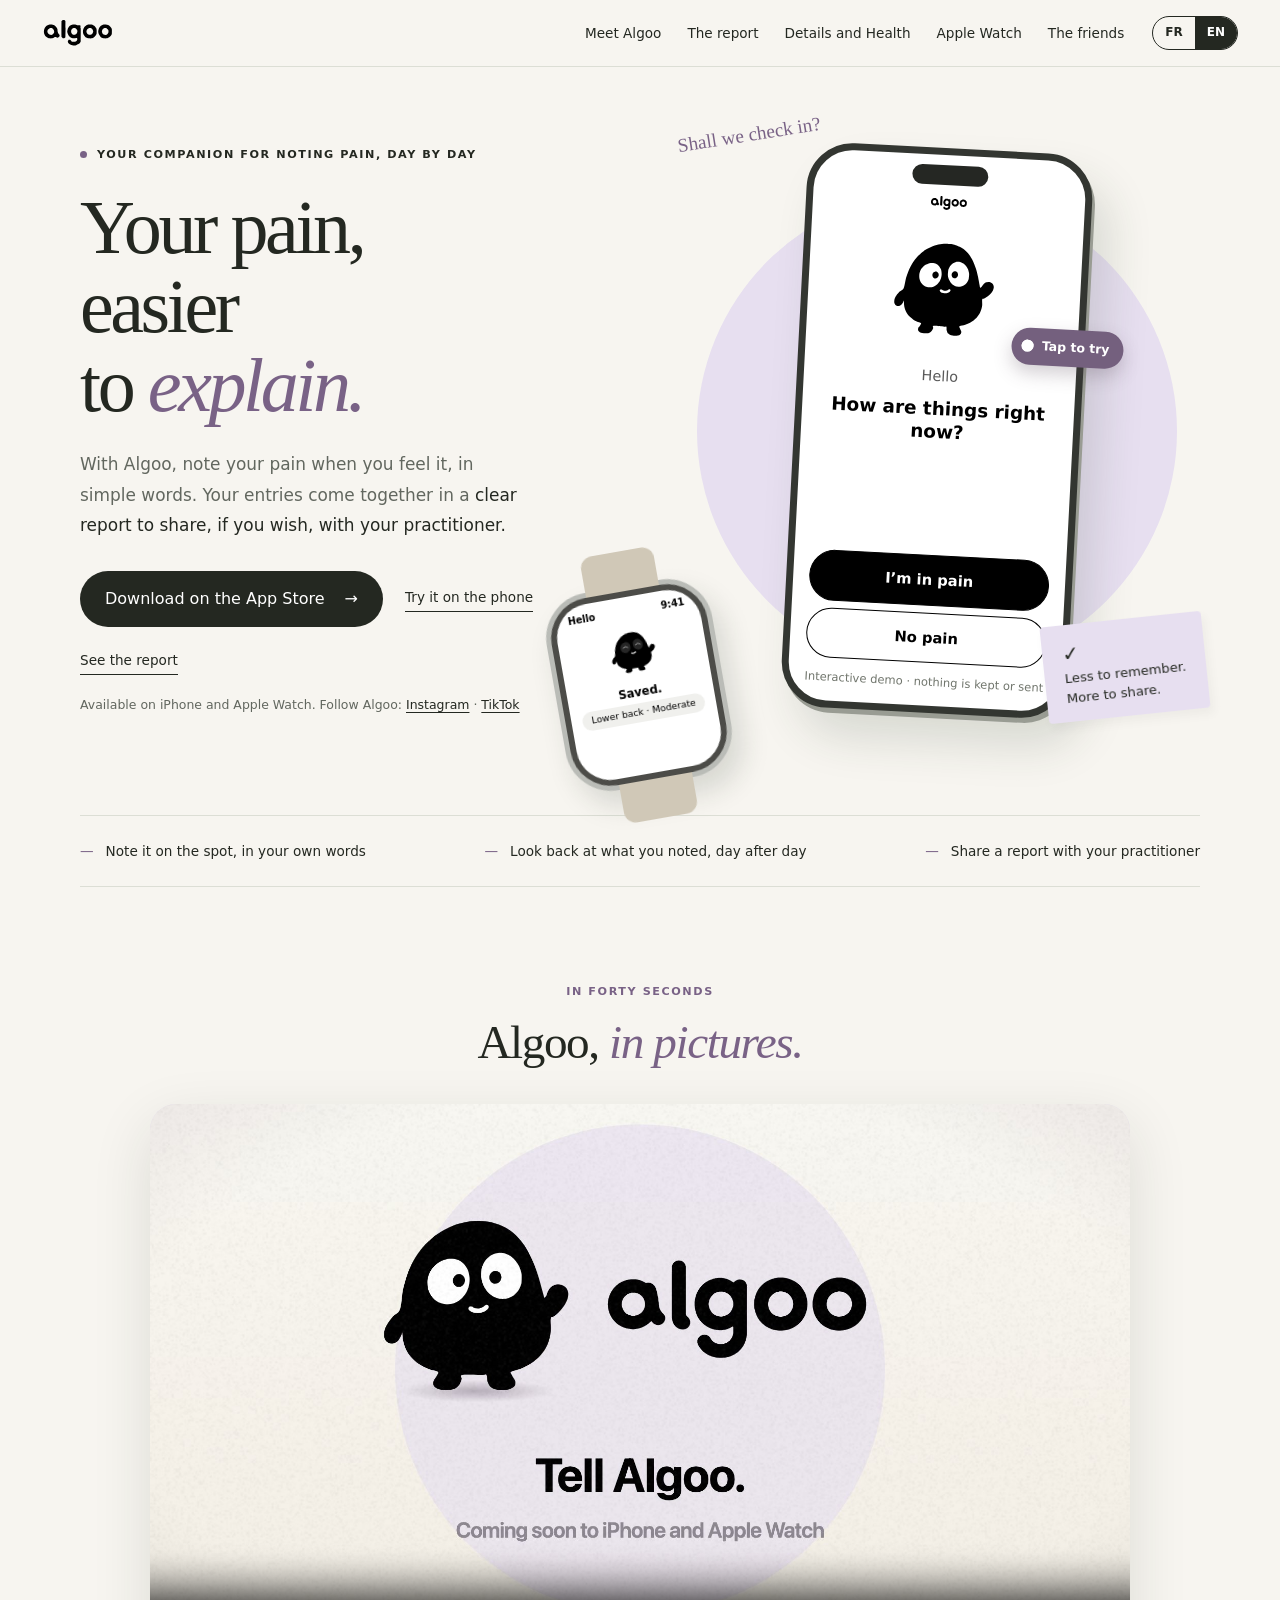
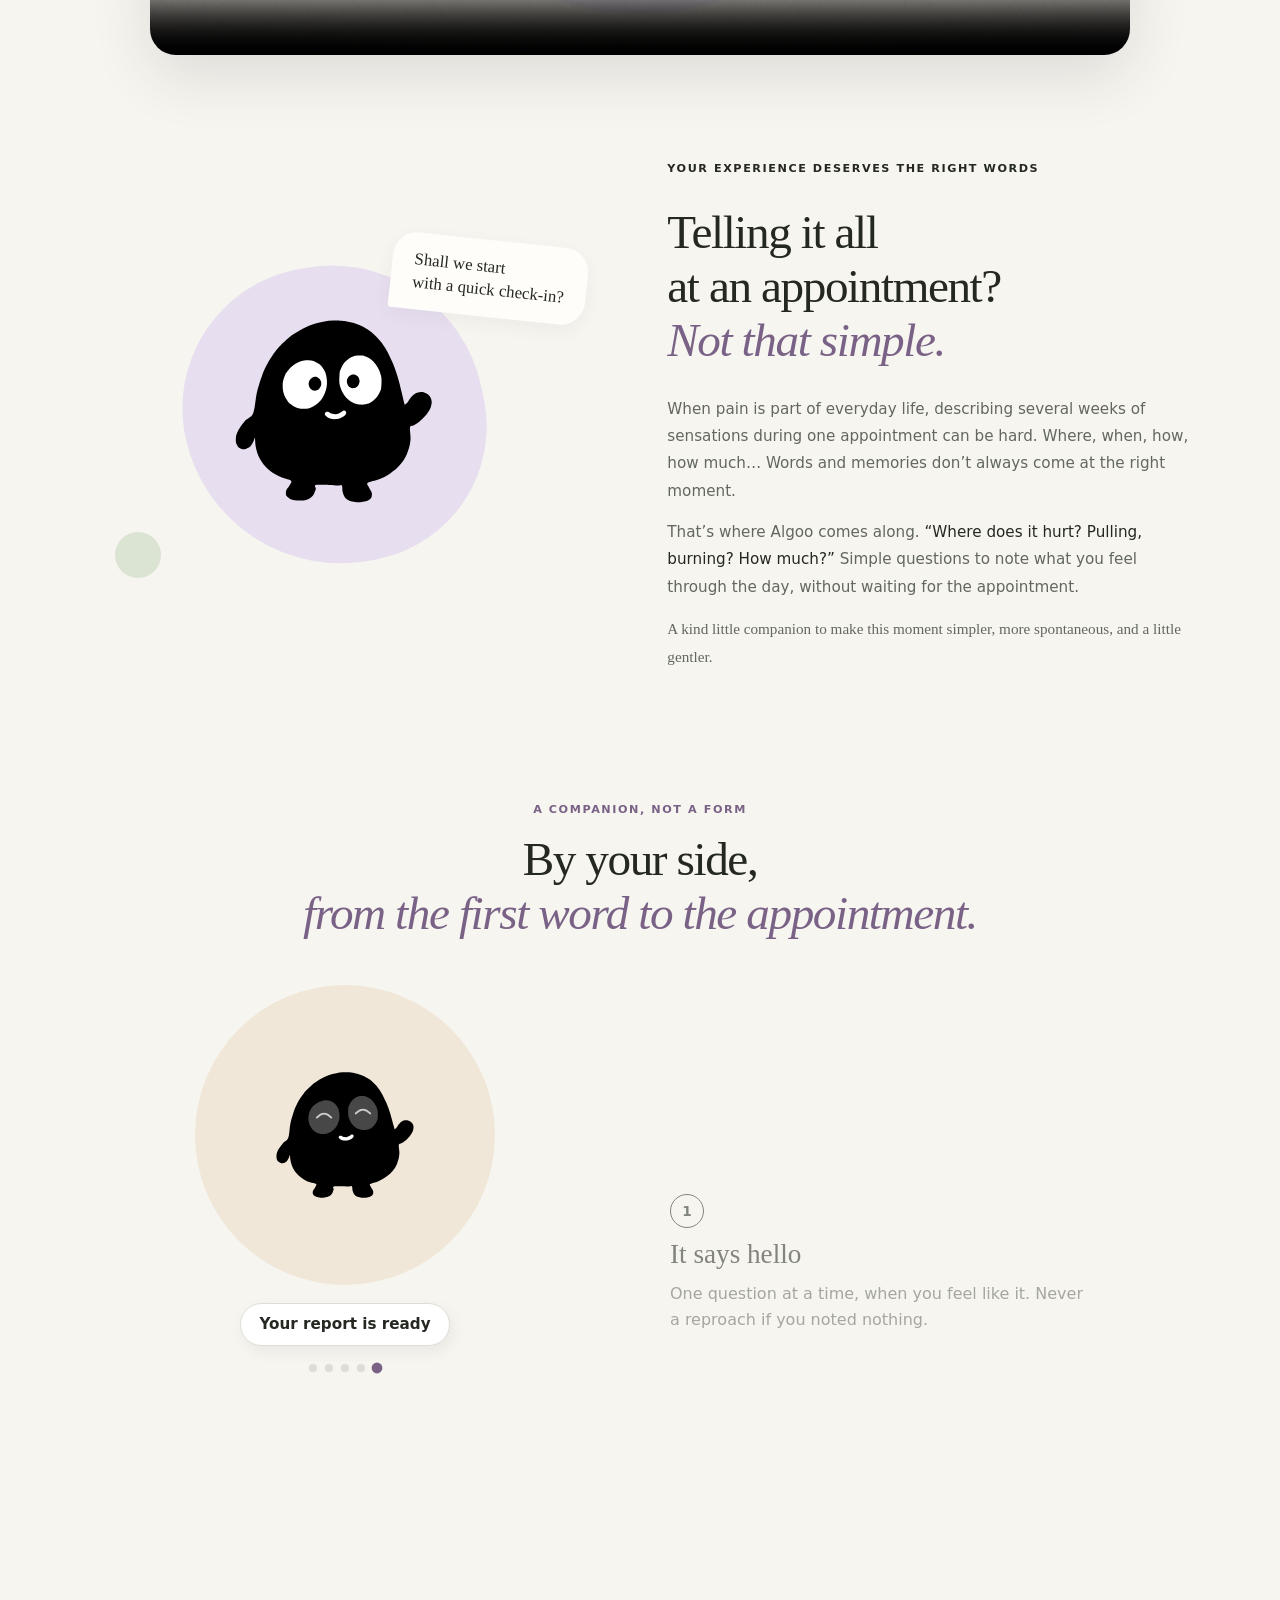
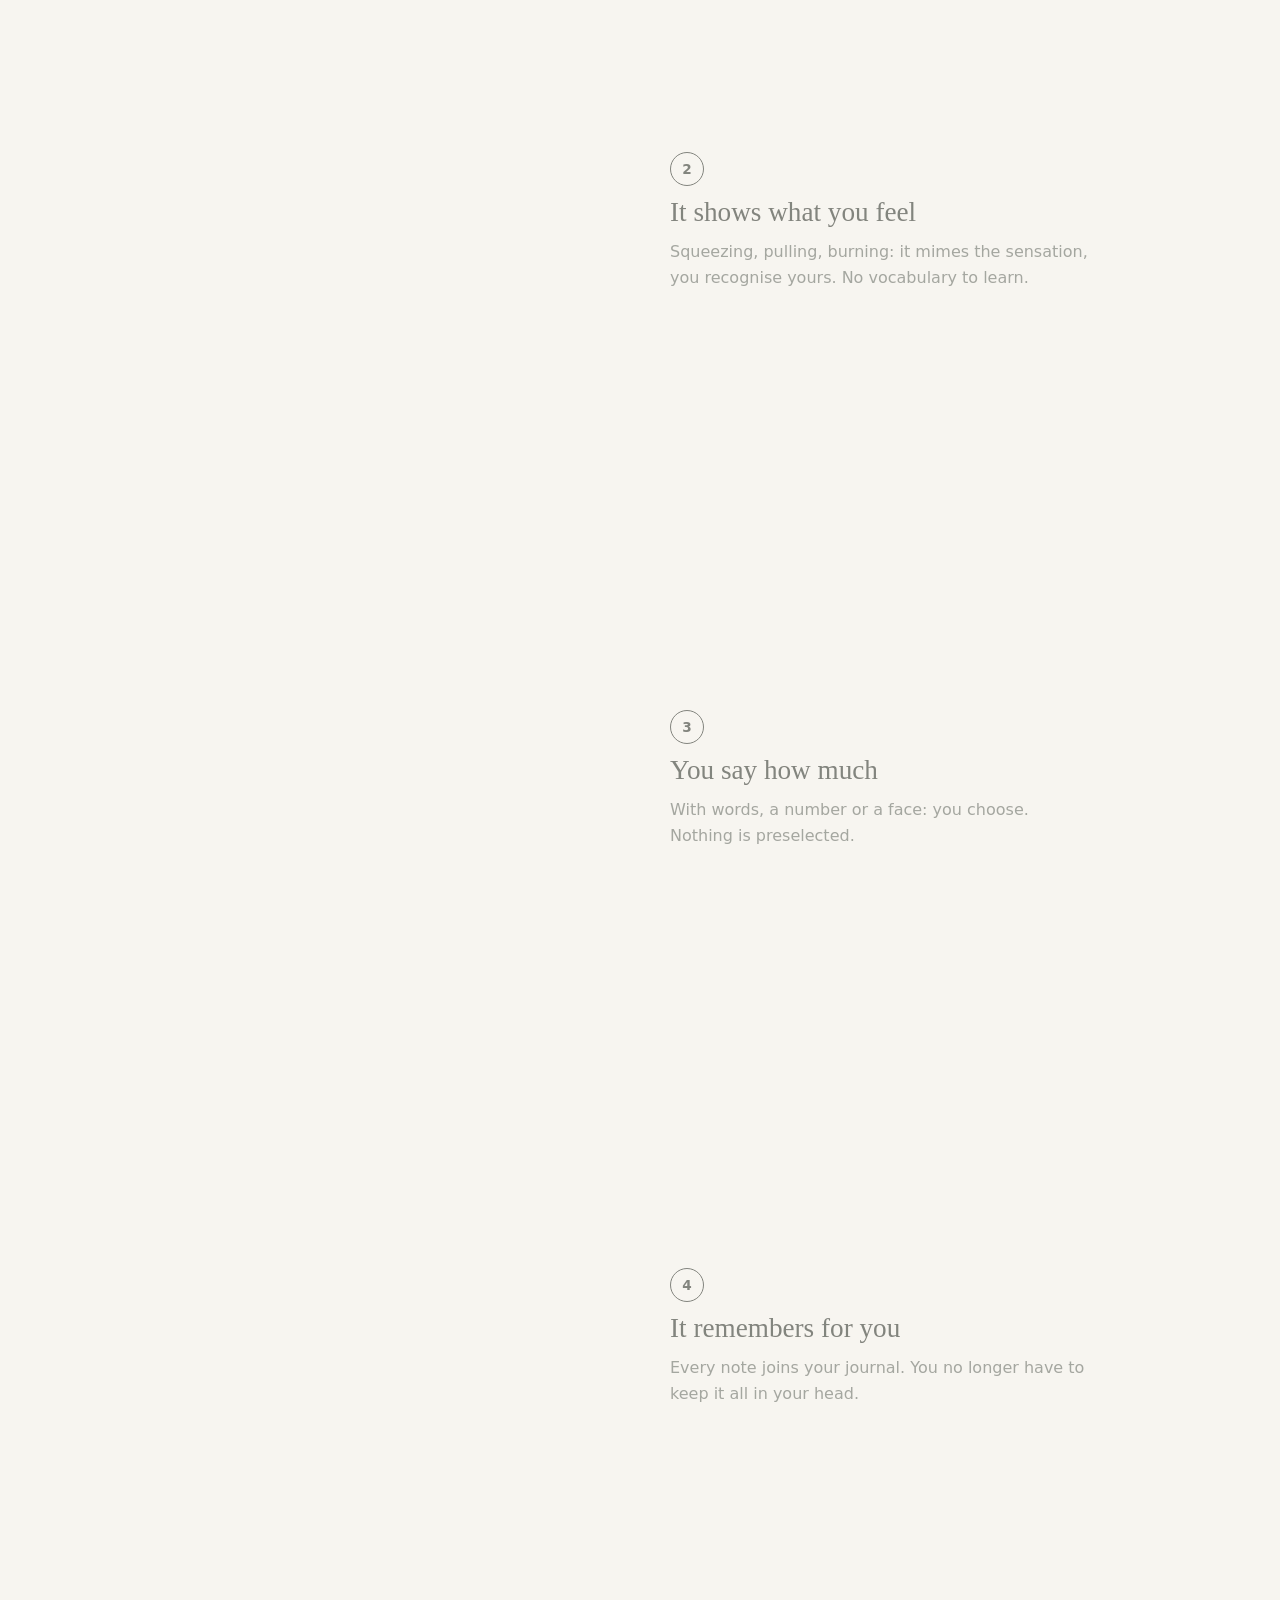
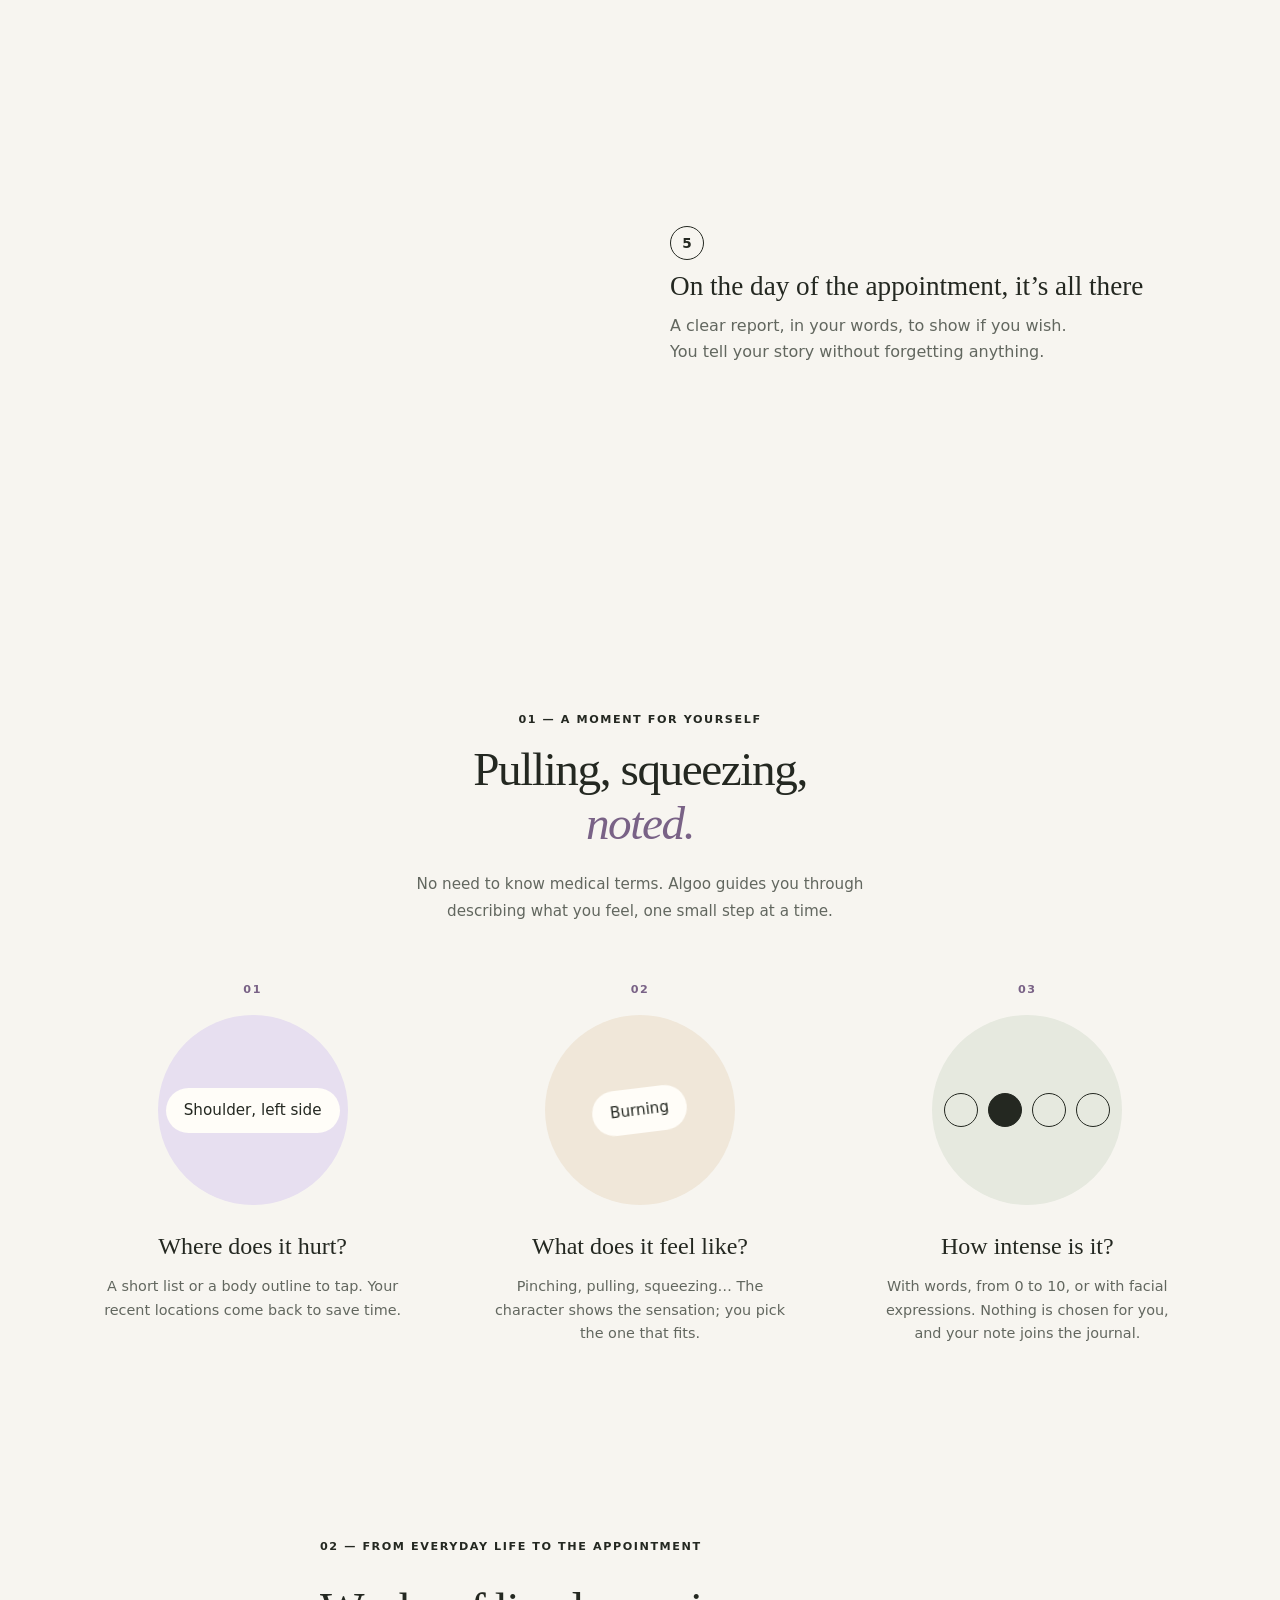
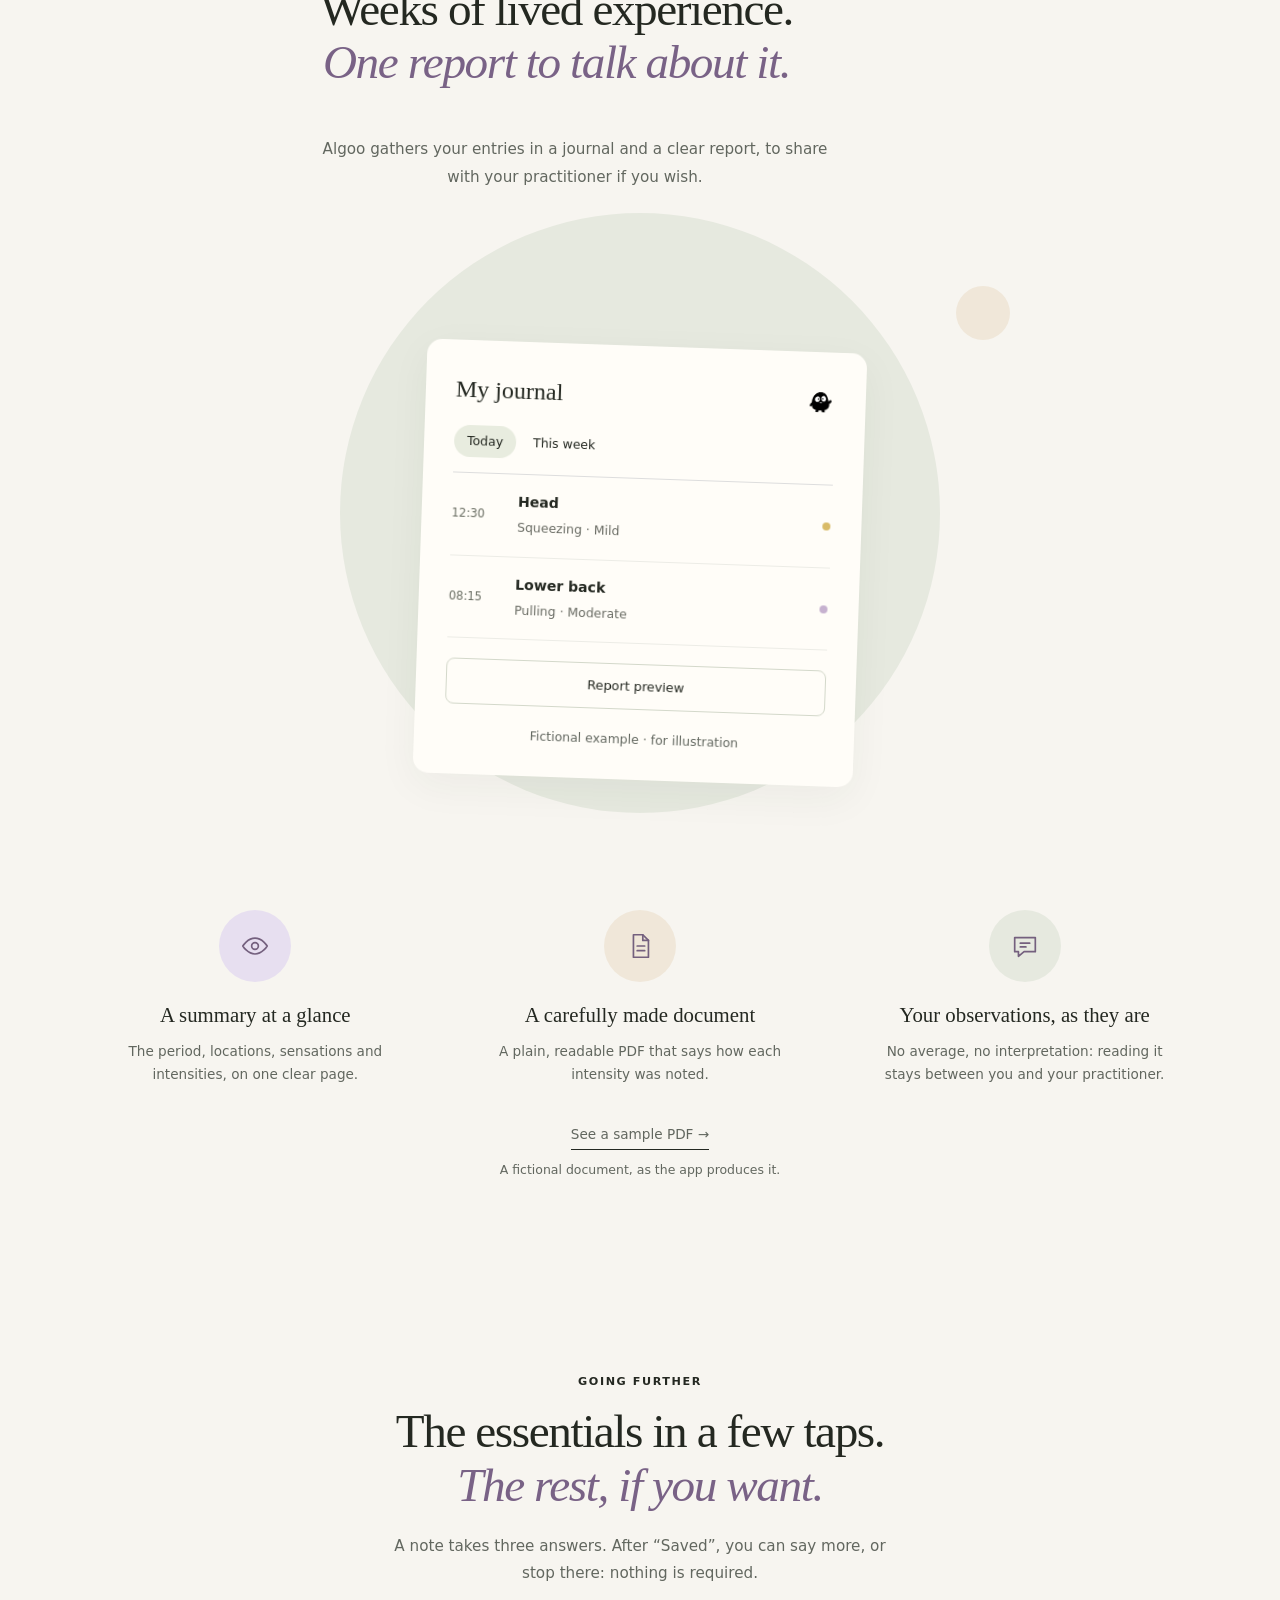
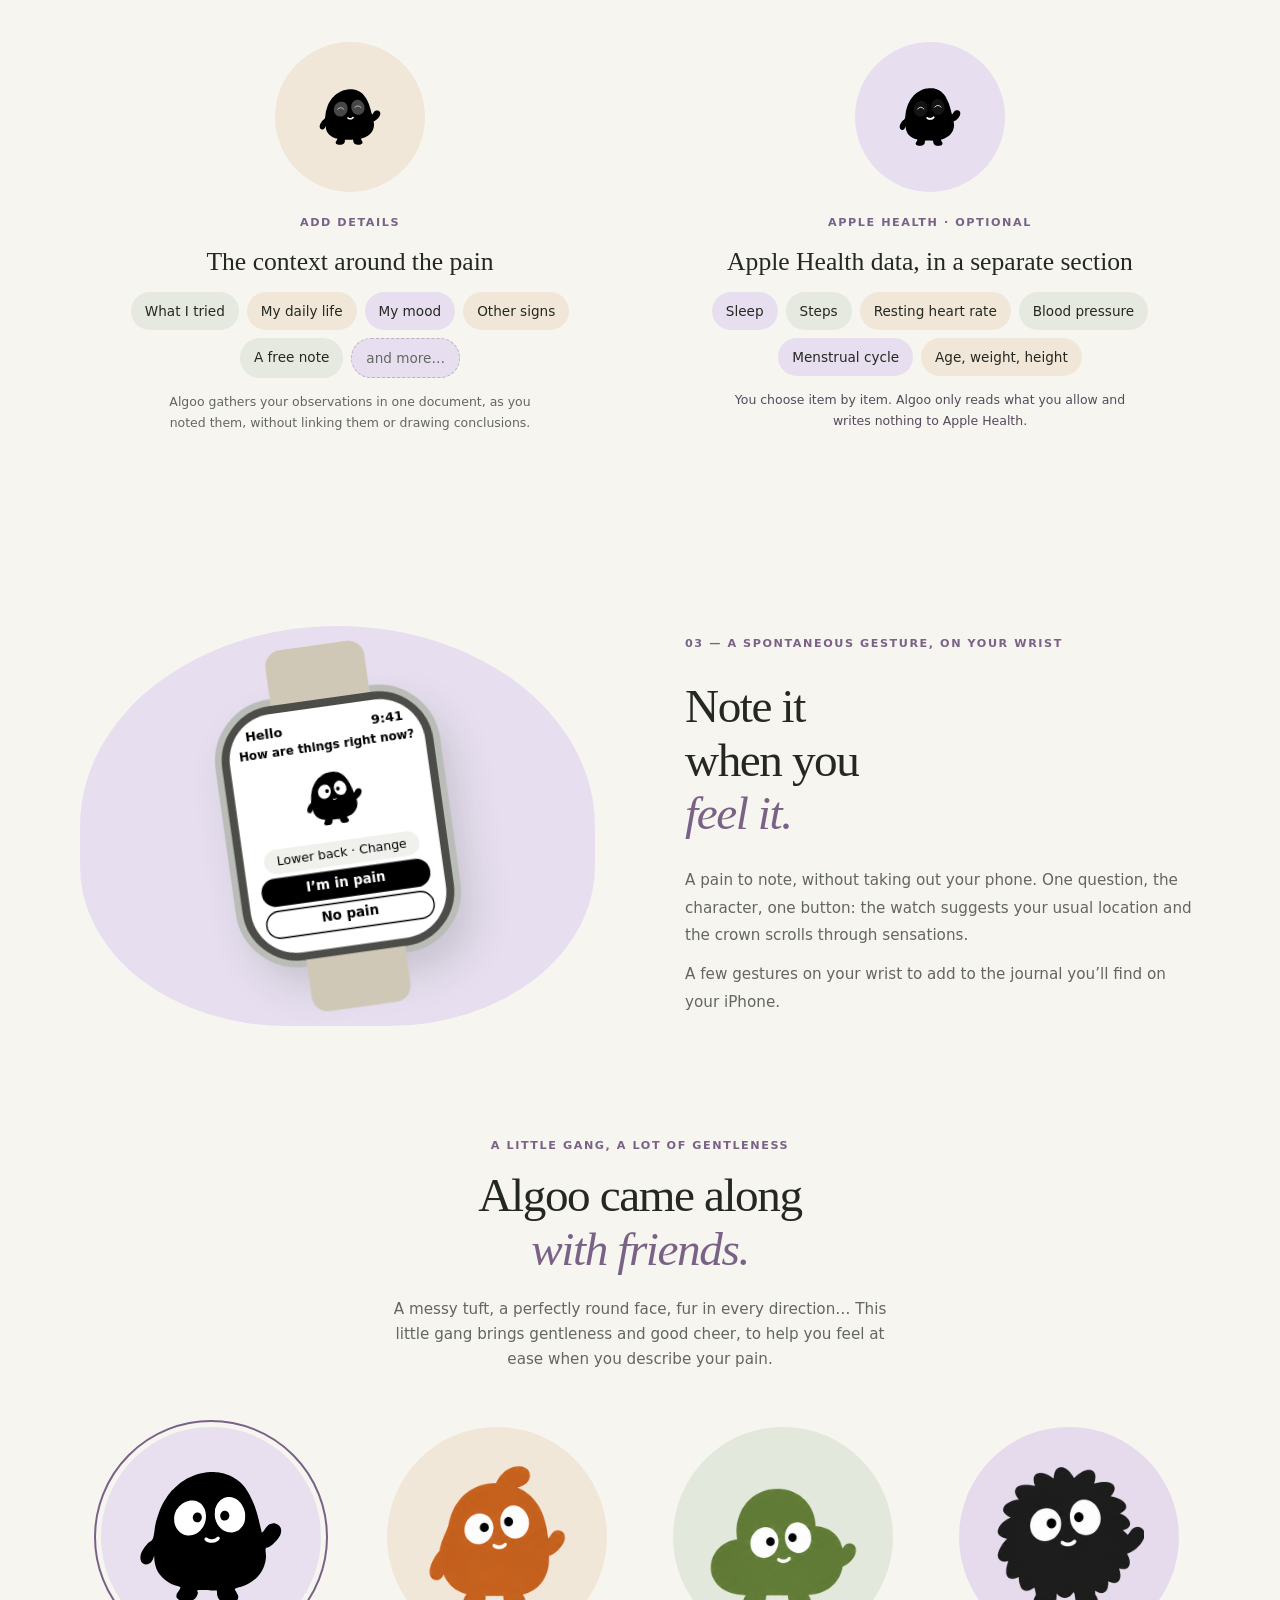
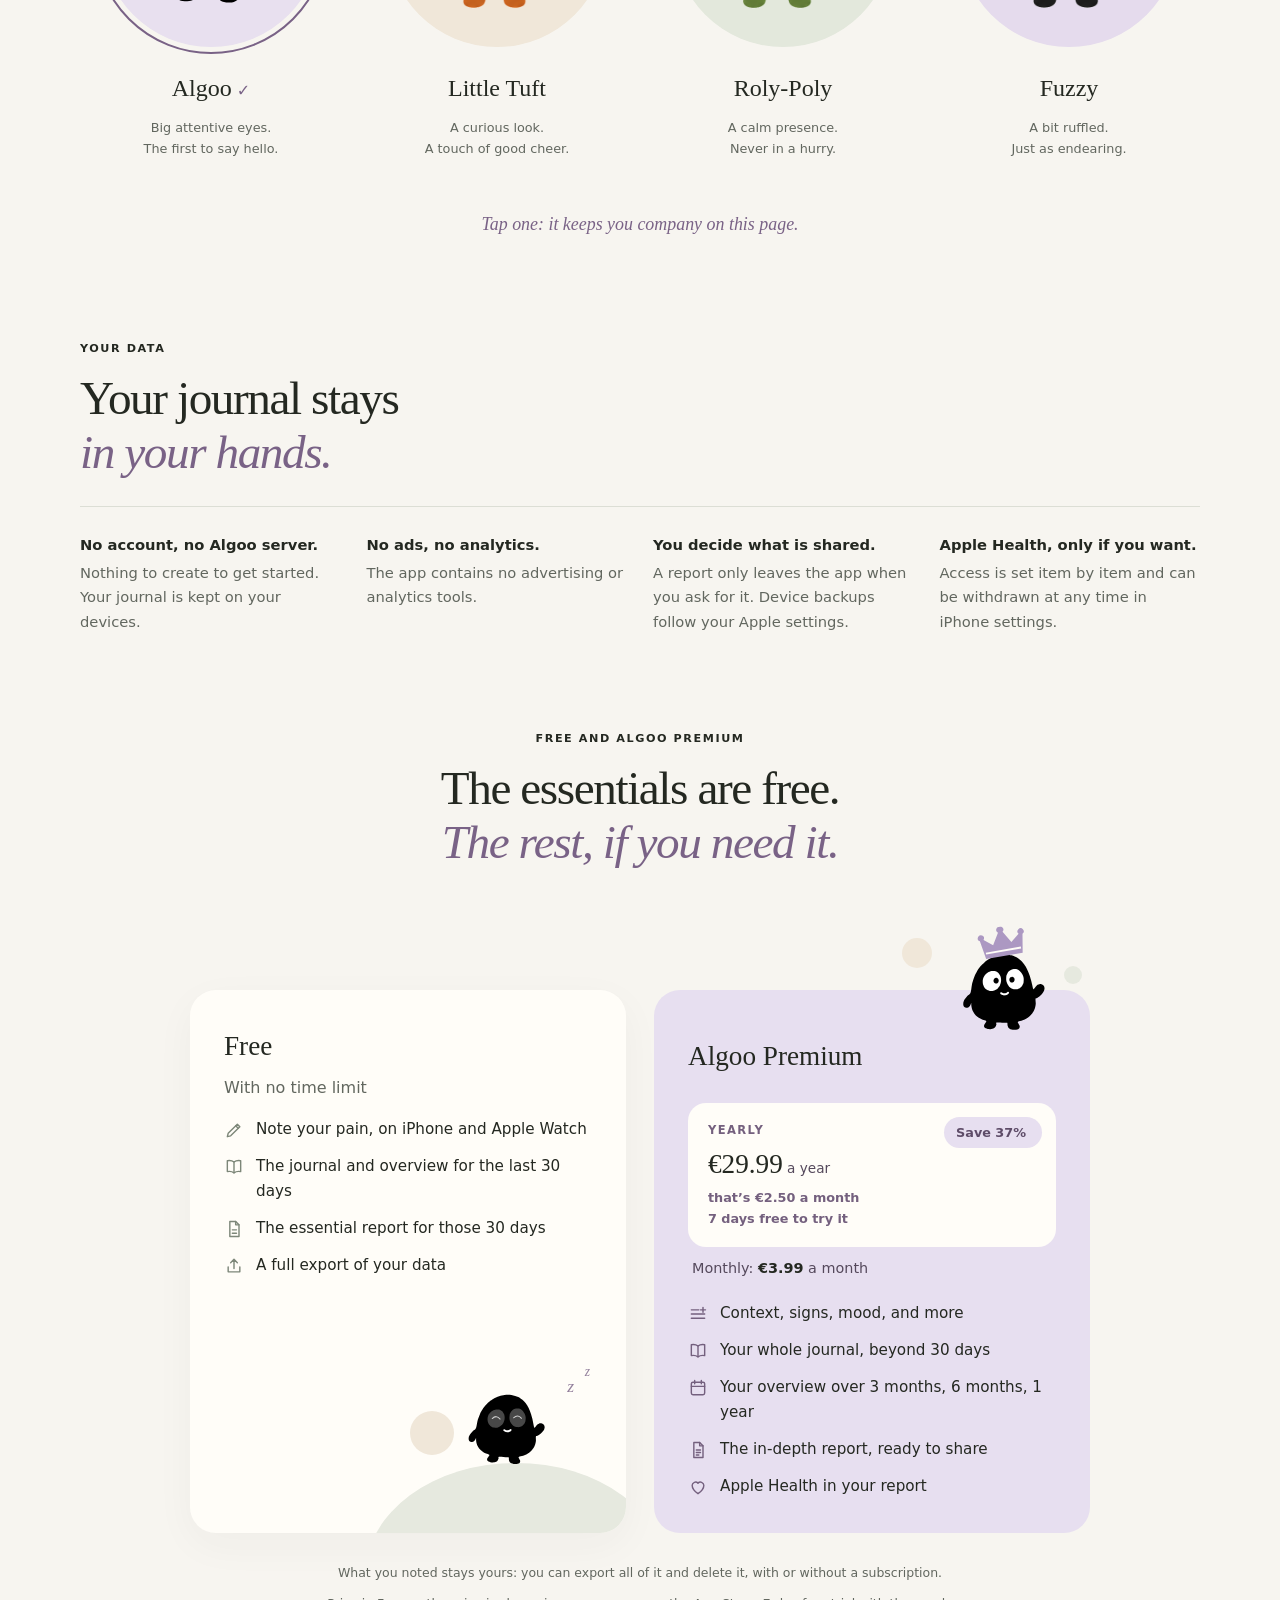
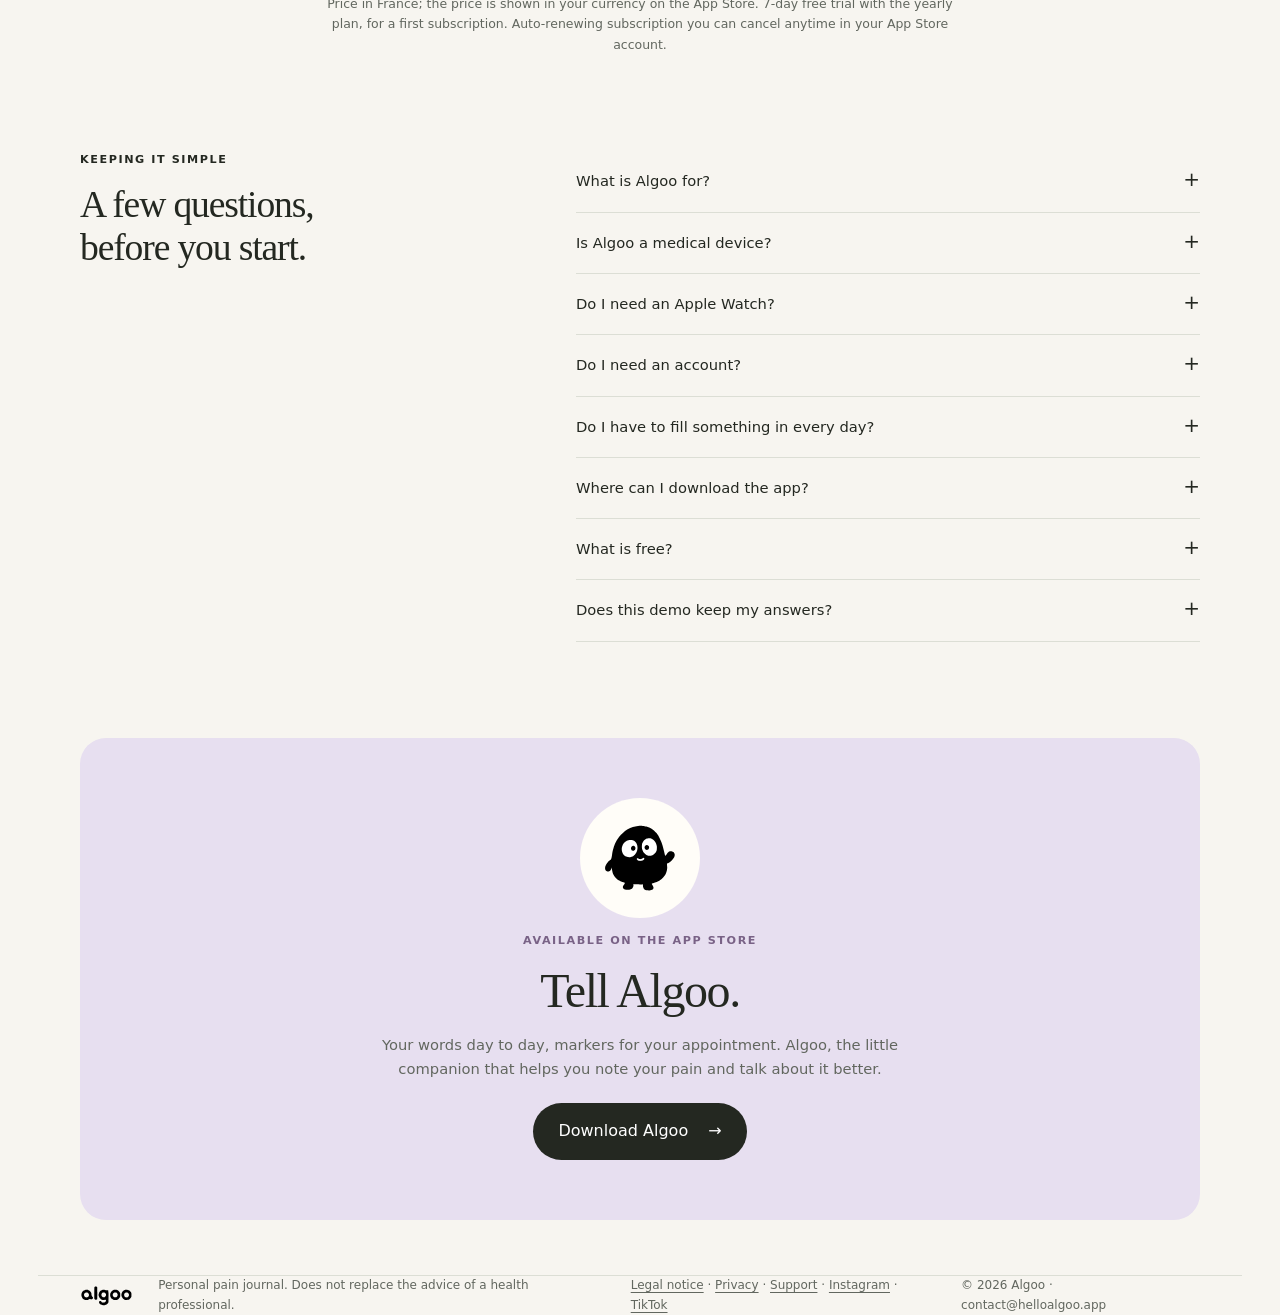
==== commit a50c6f45: "Algoo est disponible : lien App Store, noindex levé" ====
--- a/index.html
+++ b/index.html
@@ -6,7 +6,7 @@
 <title>Algoo — Noter ses douleurs et mieux en parler</title>
 <meta name="description" content="Notez vos douleurs avec des mots simples, sur iPhone et Apple Watch. Algoo rassemble vos observations dans un rapport à partager avec votre praticien.">
 <meta name="theme-color" content="#f7f5f0">
-<meta name="robots" content="noindex">
+<meta name="apple-itunes-app" content="app-id=6834604521">
 <meta property="og:type" content="website">
 <meta property="og:site_name" content="Algoo">
 <meta property="og:title" content="Algoo — Noter ses douleurs et mieux en parler">
@@ -46,10 +46,11 @@
     <h1 data-i18n-html="hero.title">Vos douleurs,<br>plus faciles<br>à <em>expliquer.</em></h1>
     <p class="intro" data-i18n-html="hero.intro">Avec Algoo, notez vos douleurs au moment où vous les ressentez, avec des mots simples. Retrouvez vos observations dans un <strong>rapport clair à partager, si vous le souhaitez, avec votre praticien.</strong></p>
     <div class="cta">
-      <a class="btn" href="#demo"><span data-i18n="hero.try">Essayer sur le téléphone</span> <span aria-hidden="true">→</span></a>
+      <a class="btn" href="https://apps.apple.com/app/id6834604521"><span data-i18n="hero.get">Télécharger sur l’App Store</span> <span aria-hidden="true">→</span></a>
+      <a class="text-link" href="#demo" data-i18n="hero.try">Essayer sur le téléphone</a>
       <a class="text-link" href="#journal" data-i18n="hero.report">Découvrir le rapport</a>
     </div>
-    <p class="small"><span data-i18n="hero.soon">Bientôt sur iPhone et Apple Watch.</span> <span data-i18n="hero.follow">Suivre Algoo :</span> <a class="inline-link" href="https://www.instagram.com/algoo_app/">Instagram</a> · <a class="inline-link" href="https://www.tiktok.com/@algoo_app">TikTok</a></p>
+    <p class="small"><span data-i18n="hero.soon">Disponible sur iPhone et Apple Watch.</span> <span data-i18n="hero.follow">Suivre Algoo :</span> <a class="inline-link" href="https://www.instagram.com/algoo_app/">Instagram</a> · <a class="inline-link" href="https://www.tiktok.com/@algoo_app">TikTok</a></p>
   </div>
 
   <div class="scene" id="demo">
@@ -333,7 +334,7 @@
     <details><summary data-i18n="faq.q2">Faut-il une Apple Watch ?</summary><p data-i18n="faq.a2">Non. L’iPhone est au cœur du journal ; la montre est une façon de plus de noter, au poignet.</p></details>
     <details><summary data-i18n="faq.q3">Faut-il créer un compte ?</summary><p data-i18n="faq.a3">Non. Algoo fonctionne sans compte et sans inscription.</p></details>
     <details><summary data-i18n="faq.q4">Dois-je remplir quelque chose chaque jour ?</summary><p data-i18n="faq.a4">Non. Vous notez quand vous le voulez. Un jour sans saisie n’est ni une faute ni une absence de douleur.</p></details>
-    <details><summary data-i18n="faq.q5">Quand pourrai-je télécharger l’application ?</summary><p data-i18n="faq.a5">Algoo est en préparation. La date de sortie et le lien App Store seront communiqués au lancement.</p></details>
+    <details><summary data-i18n="faq.q5">Où télécharger l’application ?</summary><p data-i18n-html="faq.a5">Algoo est disponible sur l’App Store, pour iPhone et Apple Watch. <a class="inline-link" href="https://apps.apple.com/app/id6834604521">Télécharger Algoo</a></p></details>
     <details><summary data-i18n="faq.q6">Qu’est-ce qui est gratuit ?</summary><p data-i18n="faq.a6">Noter vos douleurs est gratuit et le restera, avec le journal des 30 derniers jours et le rapport essentiel. Les précisions, l’historique complet et le rapport approfondi font partie d’Algoo Premium : 3,99 € par mois ou 29,99 € par an, avec 7 jours d’essai gratuit sur l’abonnement annuel.</p></details>
     <details><summary data-i18n="faq.q7">Cette démonstration conserve-t-elle mes réponses ?</summary><p data-i18n="faq.a7">Non. Les choix de cette page servent uniquement à essayer le parcours et disparaissent lorsque vous la rechargez.</p></details>
   </div>
@@ -341,10 +342,10 @@
 
 <section class="closing">
   <img class="mascot idle closing-mascot" id="companion2" src="assets/poses/hello.svg" alt="" width="120" height="120">
-  <p class="eyebrow" data-i18n="closing.eyebrow">Bientôt, dans votre poche</p>
+  <p class="eyebrow" data-i18n="closing.eyebrow">Disponible sur l’App Store</p>
   <h2 data-i18n="closing.title">Dites-le à Algoo.</h2>
   <p data-i18n="closing.p">Vos mots au quotidien, des repères pour la consultation. Algoo, le petit compagnon qui vous aide à noter vos douleurs et à mieux en parler.</p>
-  <a class="btn" href="#demo"><span data-i18n="closing.cta">Faire un petit essai</span> <span aria-hidden="true">→</span></a>
+  <a class="btn" href="https://apps.apple.com/app/id6834604521"><span data-i18n="closing.cta">Télécharger Algoo</span> <span aria-hidden="true">→</span></a>
 </section>
 
 </main>
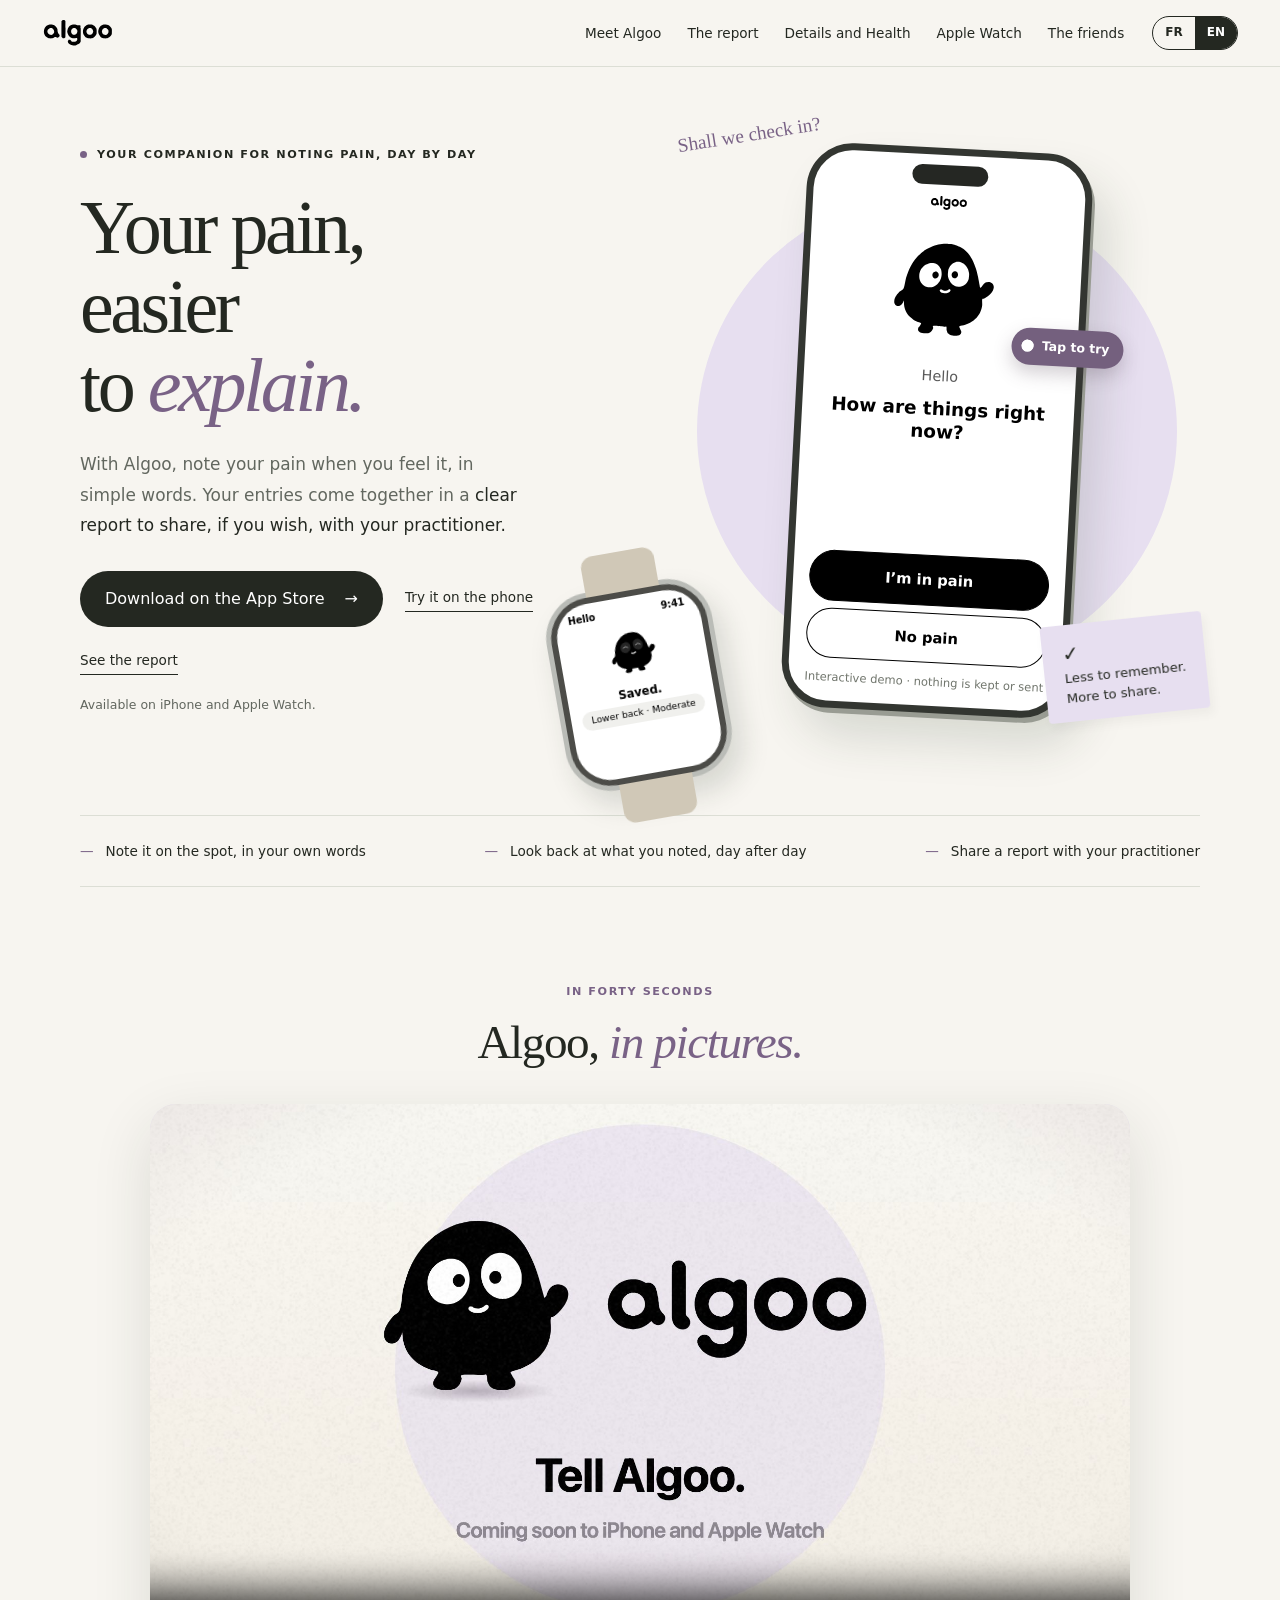
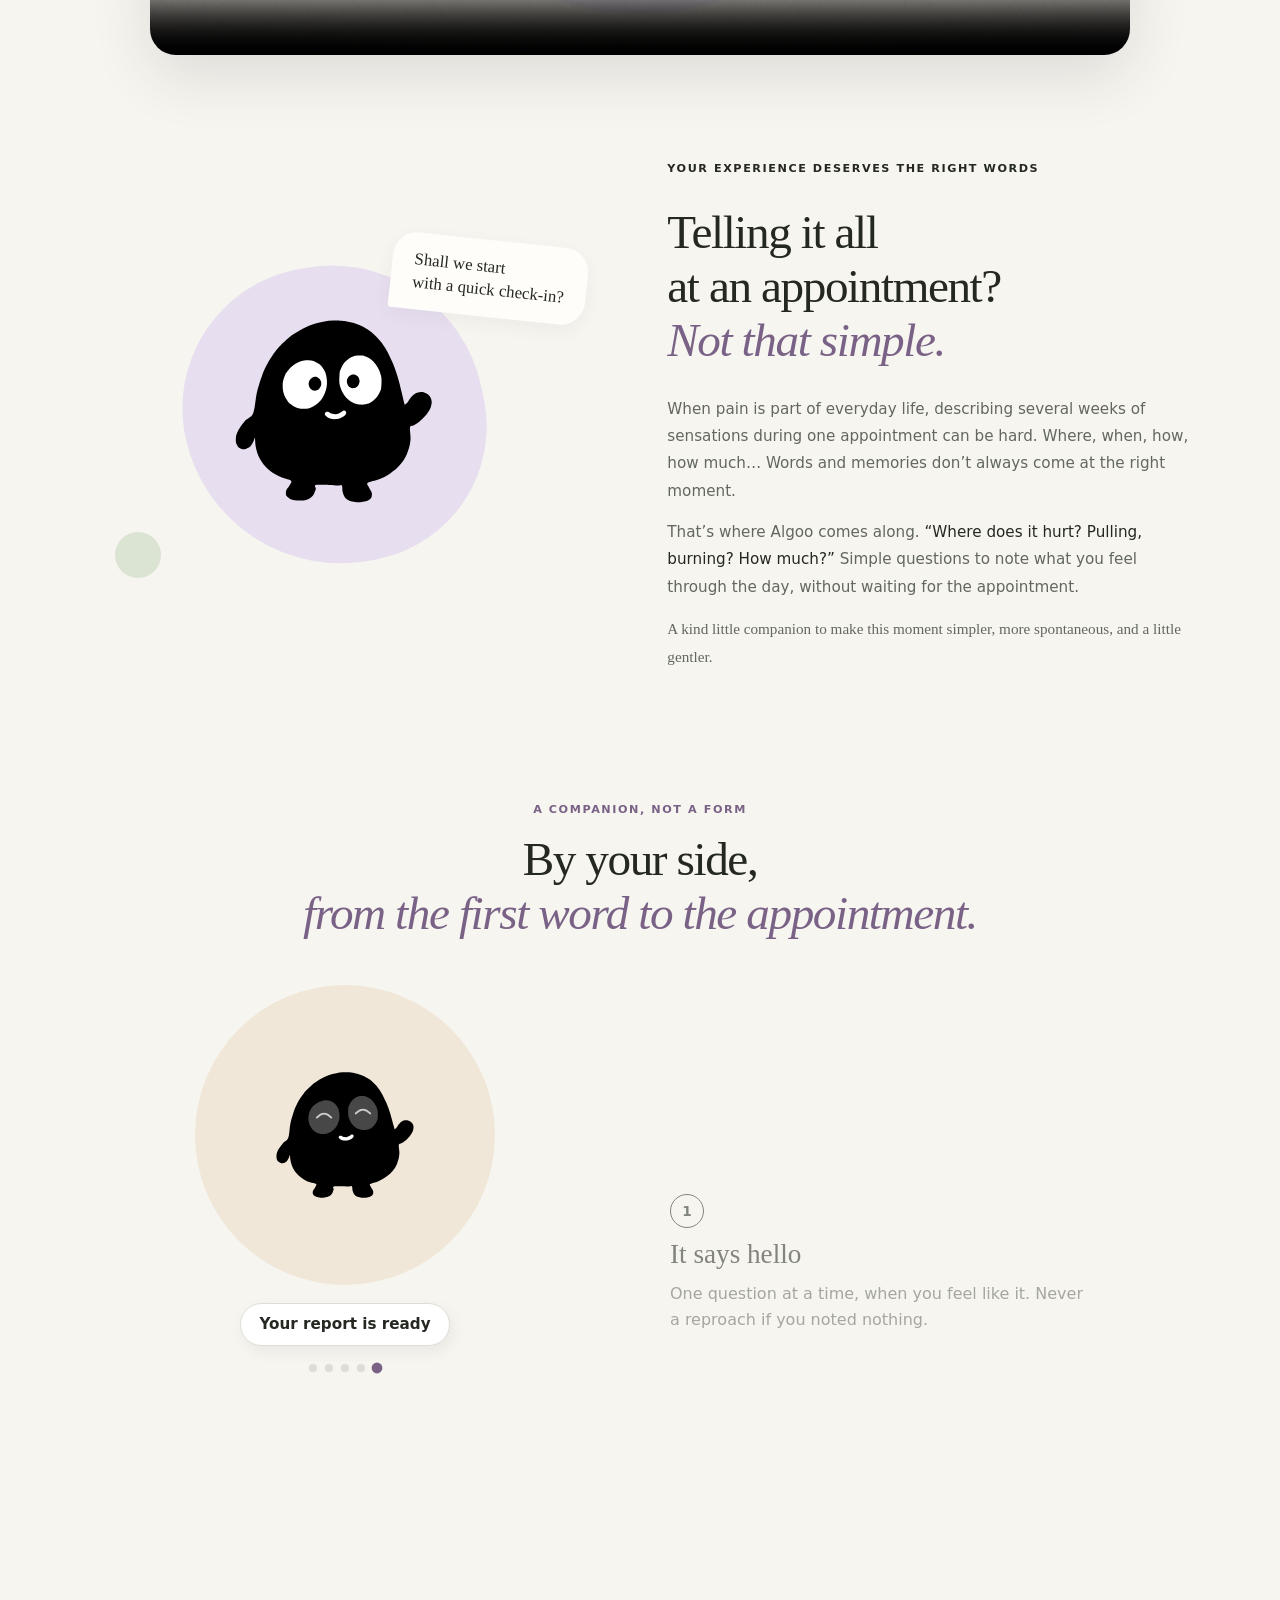
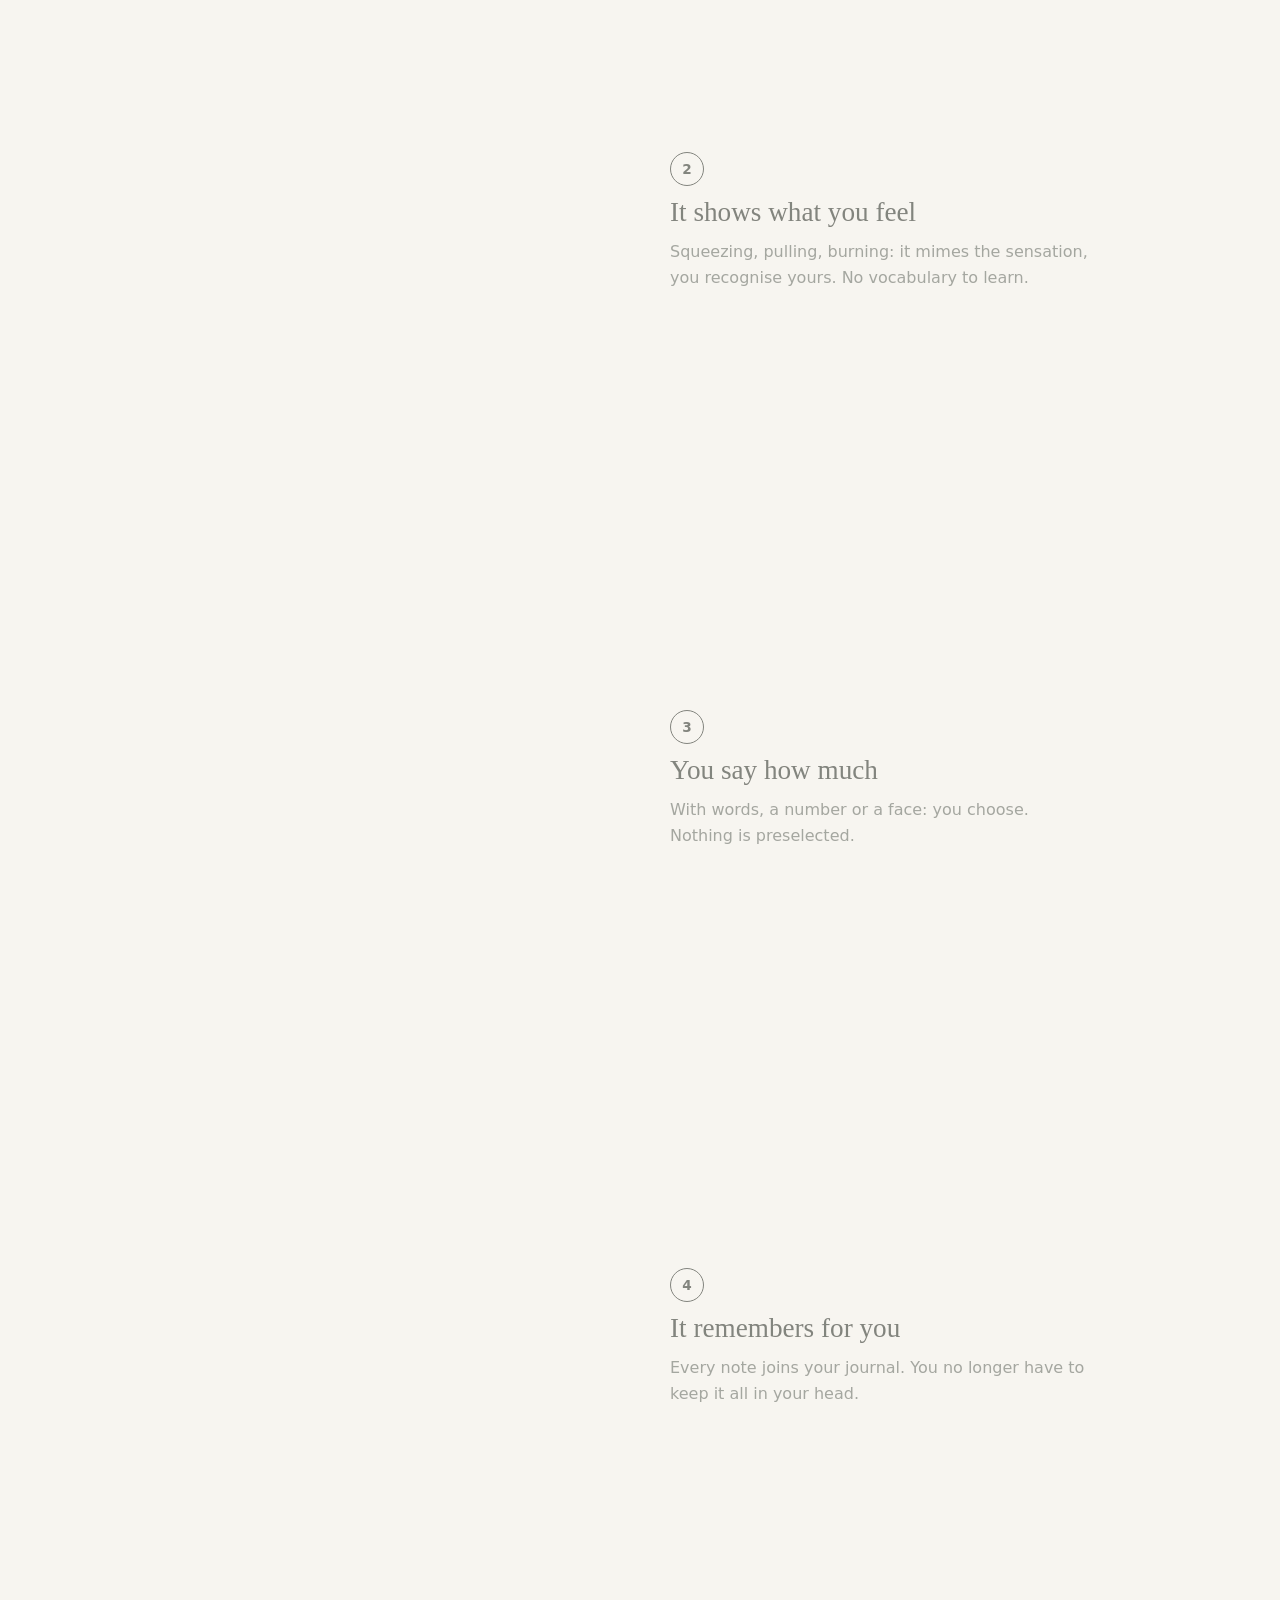
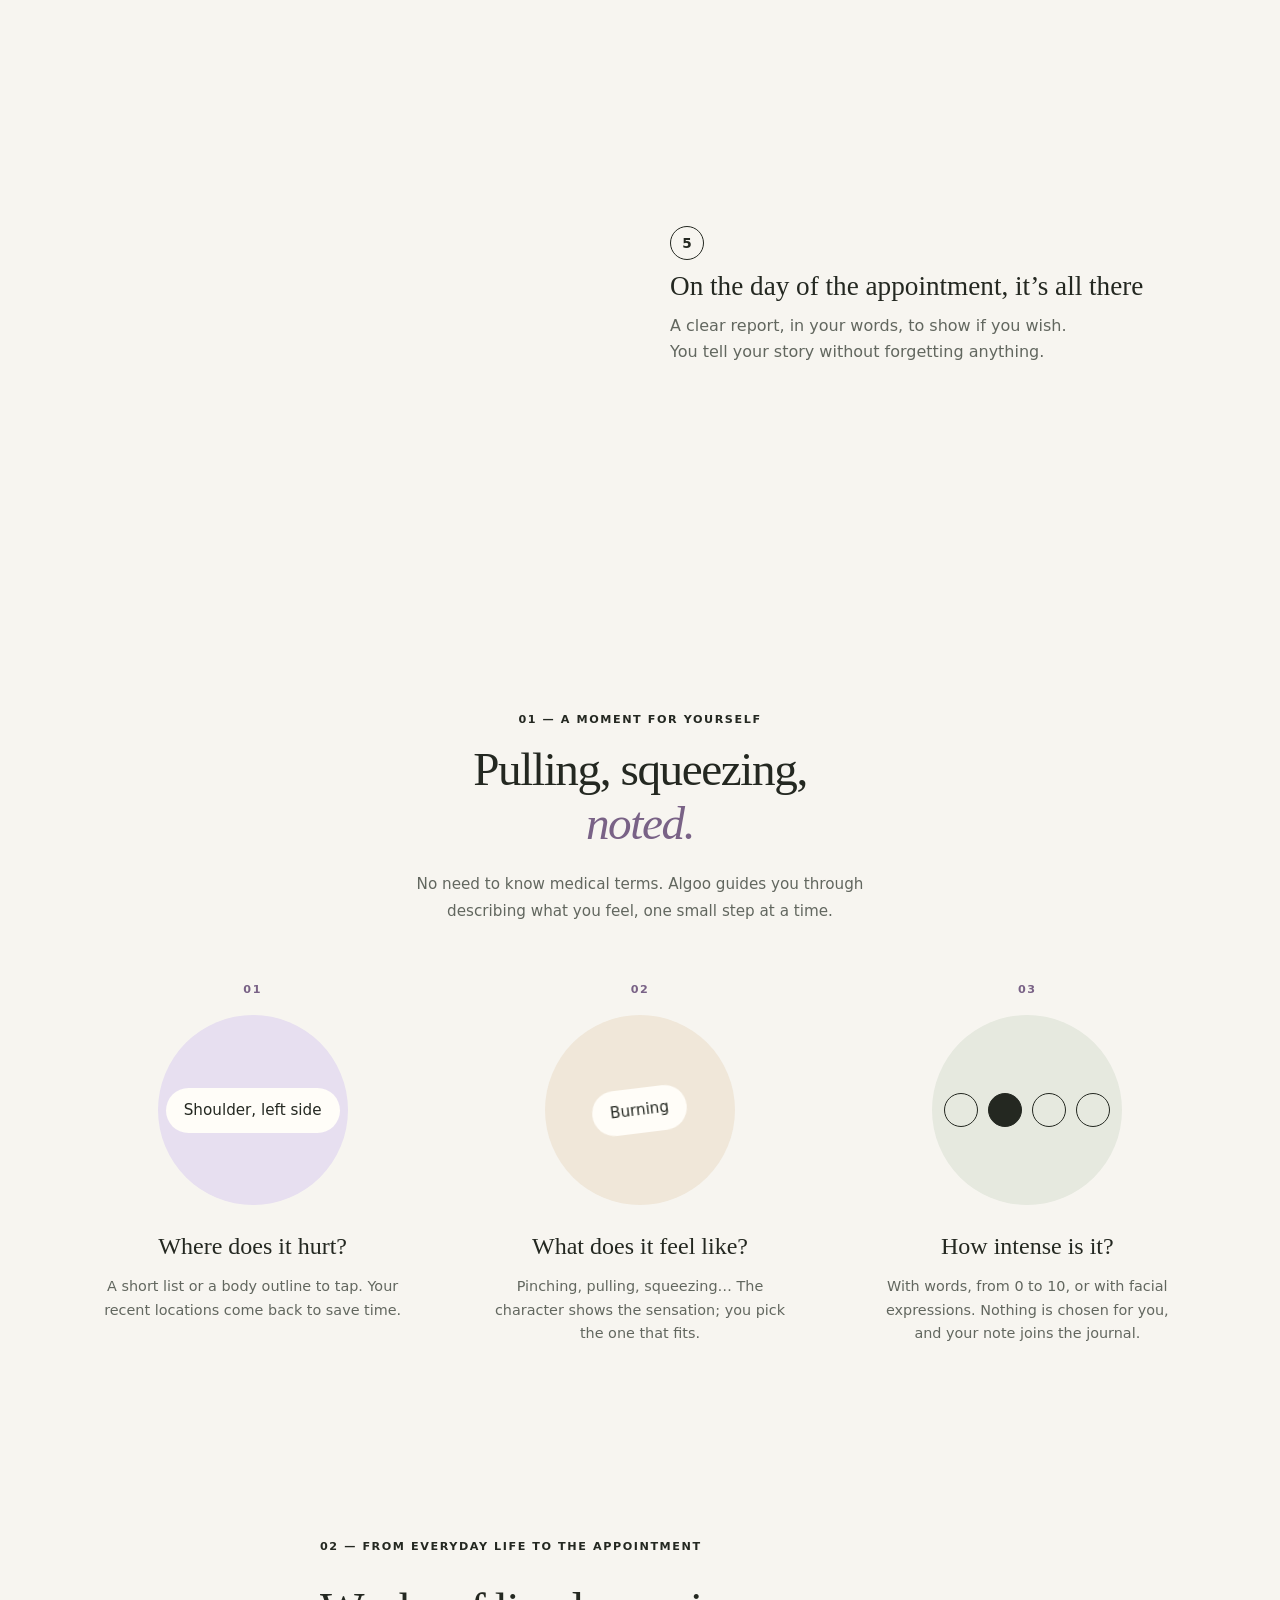
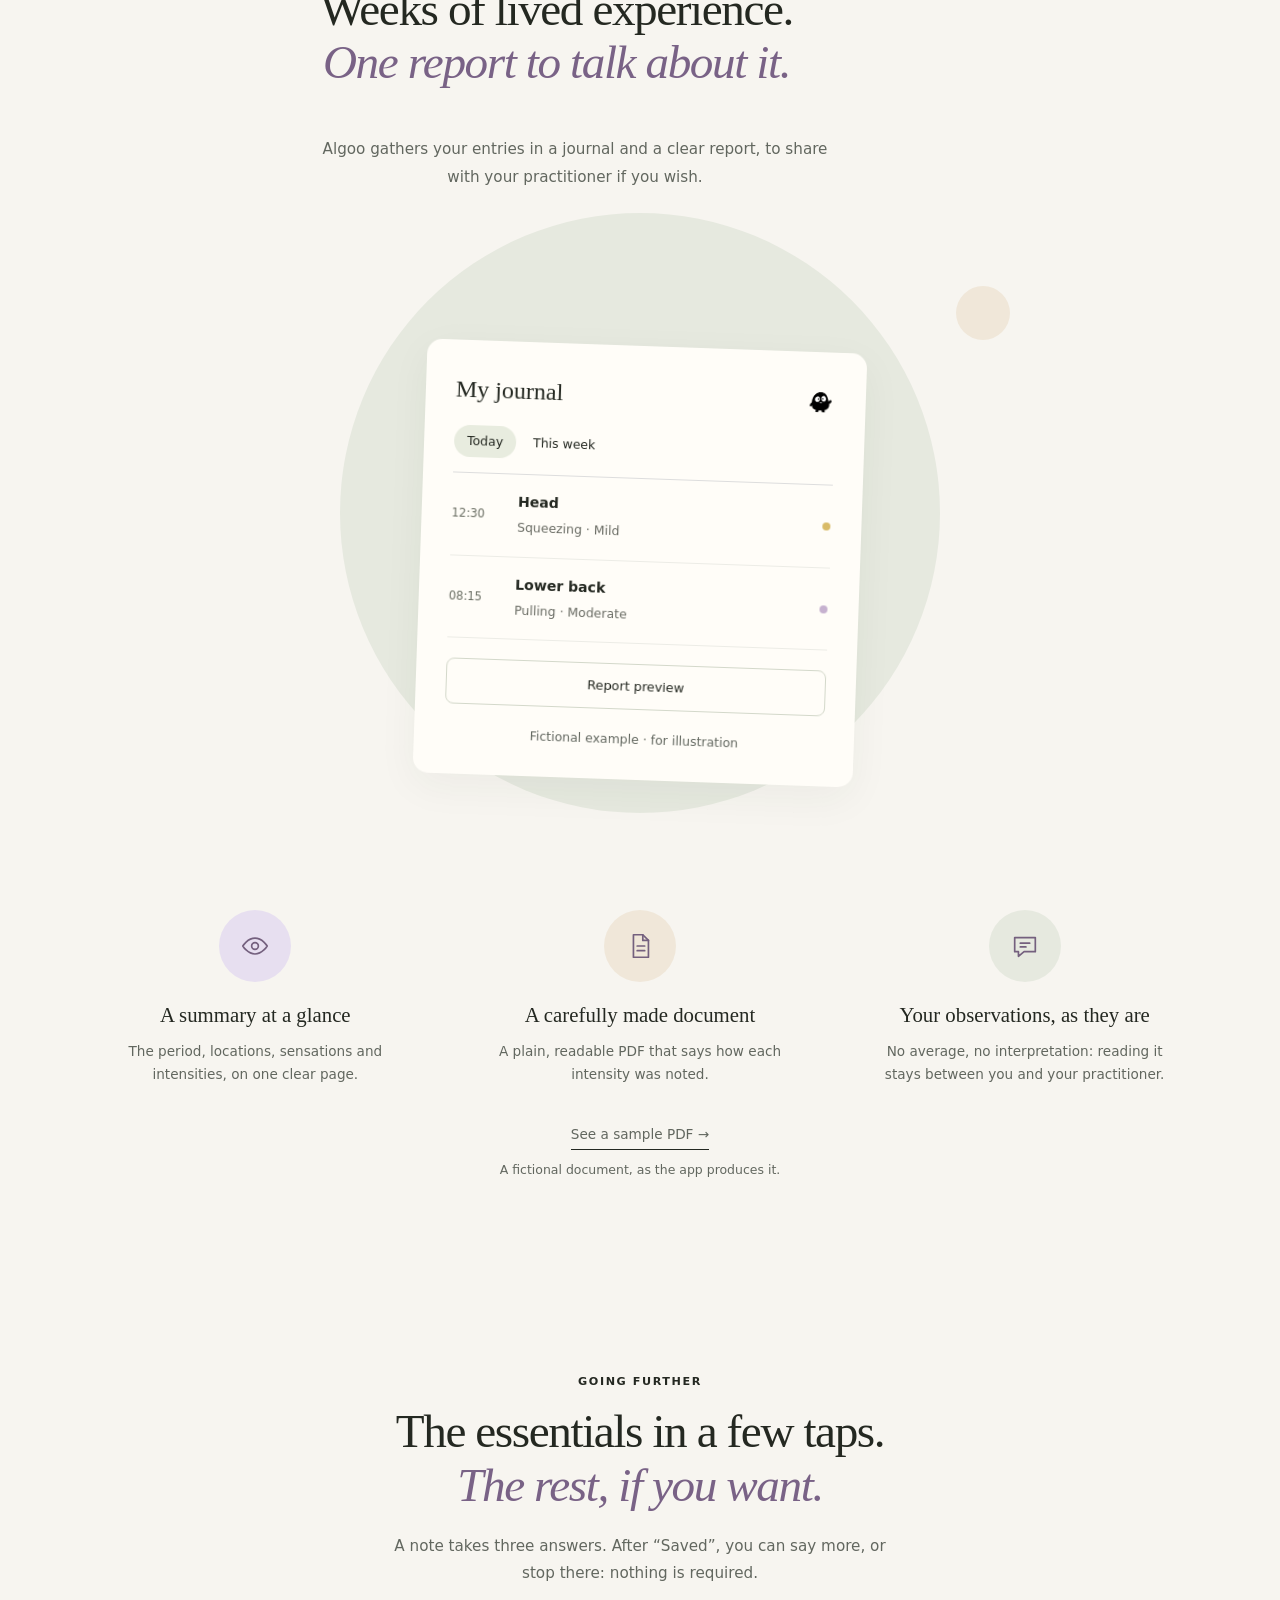
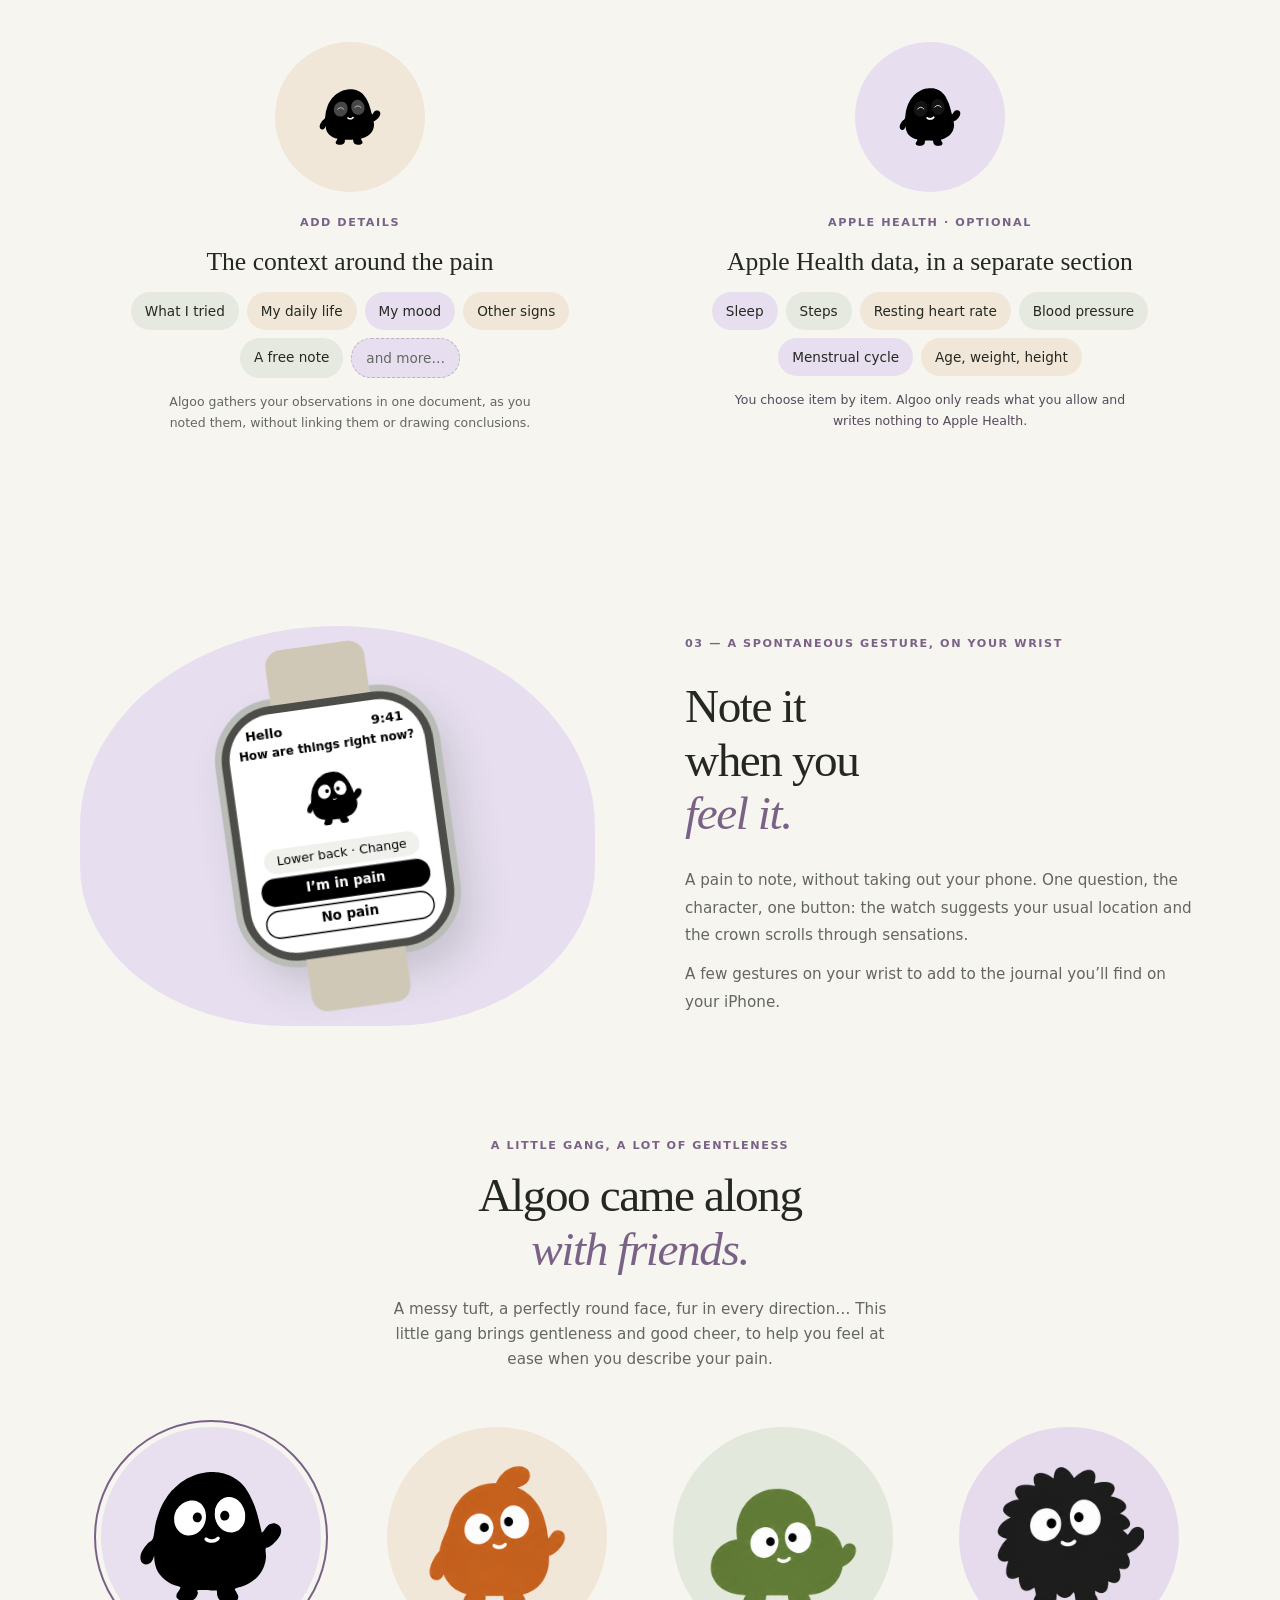
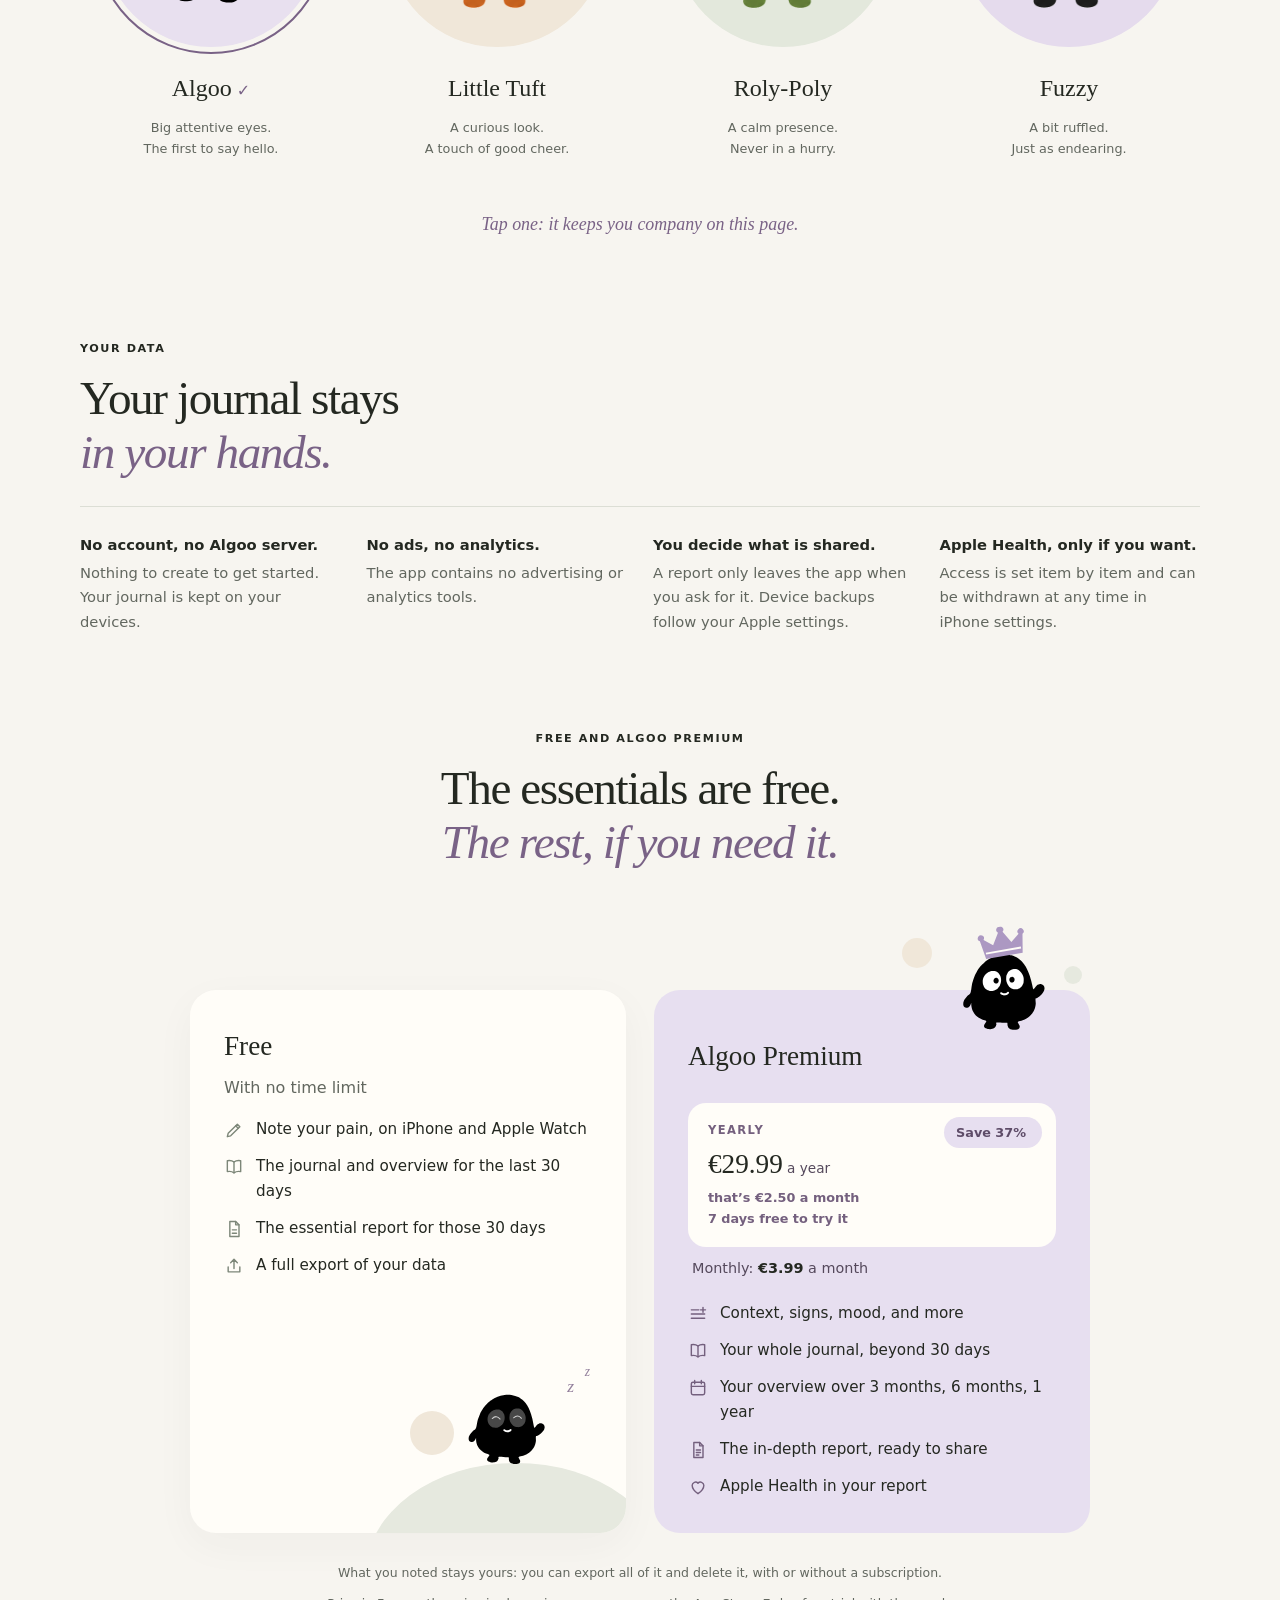
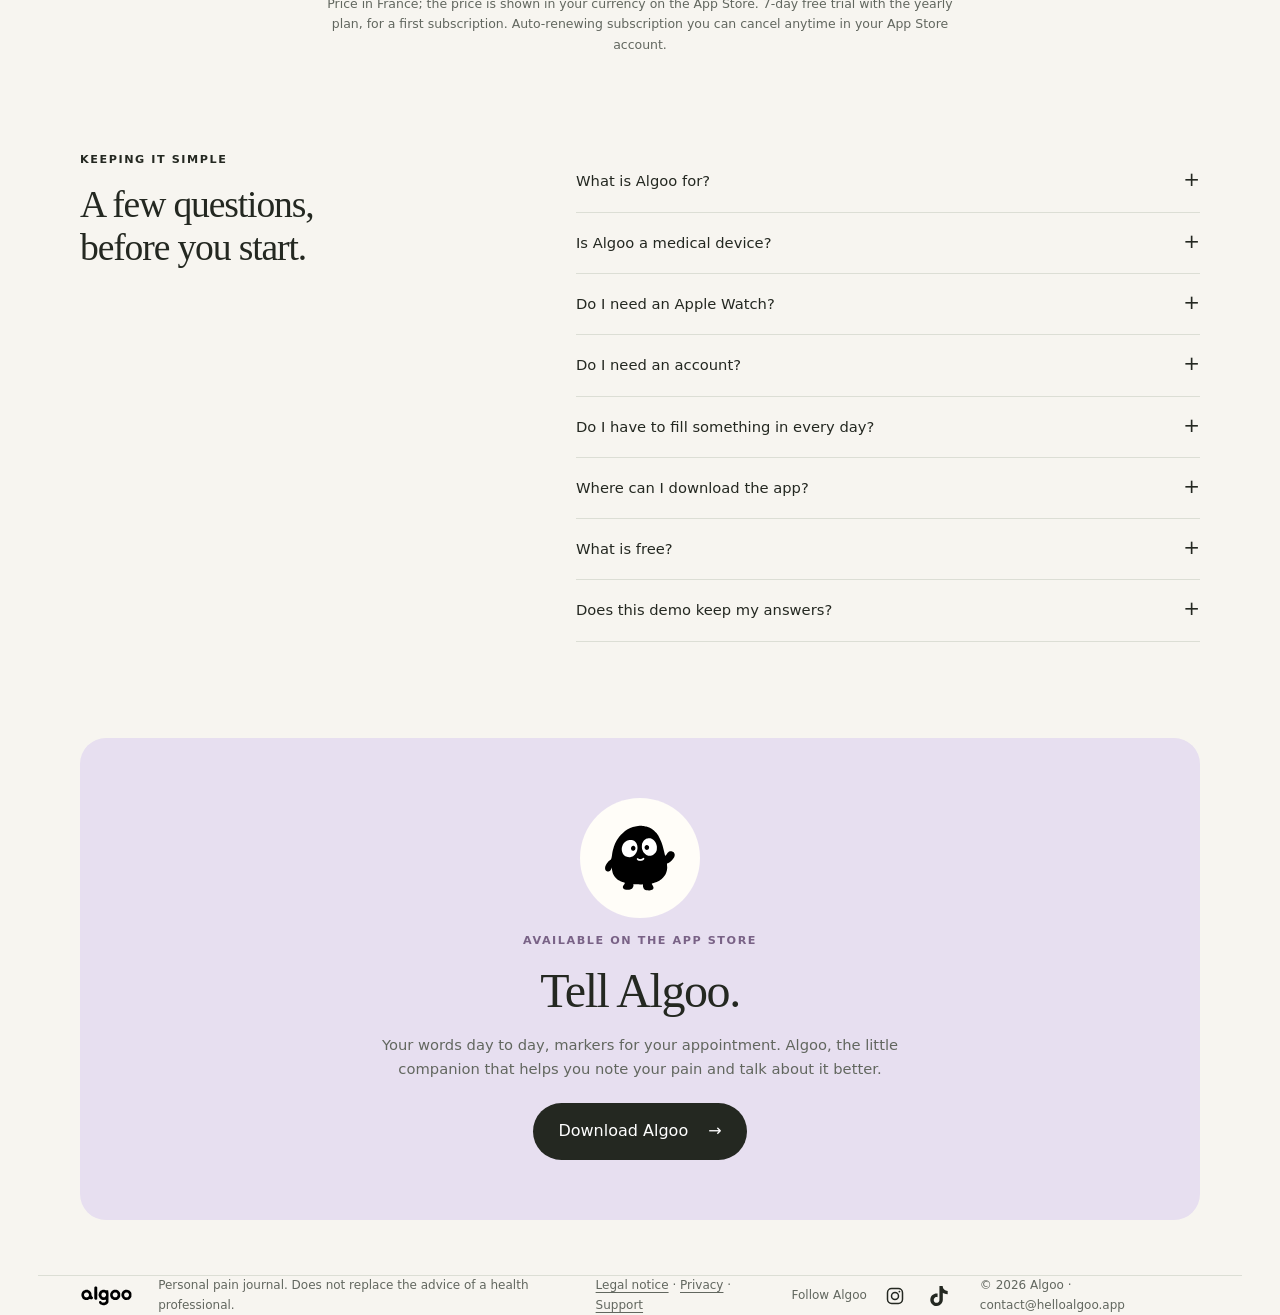
==== commit 3eb58e02: "Réseaux en pied de page, avec leurs icônes" ====
--- a/index.html
+++ b/index.html
@@ -50,7 +50,7 @@
       <a class="text-link" href="#demo" data-i18n="hero.try">Essayer sur le téléphone</a>
       <a class="text-link" href="#journal" data-i18n="hero.report">Découvrir le rapport</a>
     </div>
-    <p class="small"><span data-i18n="hero.soon">Disponible sur iPhone et Apple Watch.</span> <span data-i18n="hero.follow">Suivre Algoo :</span> <a class="inline-link" href="https://www.instagram.com/algoo_app/">Instagram</a> · <a class="inline-link" href="https://www.tiktok.com/@algoo_app">TikTok</a></p>
+    <p class="small"><span data-i18n="hero.soon">Disponible sur iPhone et Apple Watch.</span></p>
   </div>
 
   <div class="scene" id="demo">
@@ -353,7 +353,8 @@
 <footer class="wrap">
   <img src="assets/algoo-wordmark.svg" alt="algoo" height="22">
   <p data-i18n="footer.note">Journal personnel des douleurs. Ne remplace pas l’avis d’un professionnel de santé.</p>
-  <p class="footer-links"><a href="mentions-legales.html" data-href-en="en/legal.html" data-i18n="footer.legal">Mentions légales</a> · <a href="confidentialite.html" data-href-en="en/privacy.html" data-i18n="footer.privacy">Confidentialité</a> · <a href="assistance.html" data-href-en="en/support.html" data-i18n="footer.support">Assistance</a> · <a href="https://www.instagram.com/algoo_app/">Instagram</a> · <a href="https://www.tiktok.com/@algoo_app">TikTok</a></p>
+  <p class="footer-links"><a href="mentions-legales.html" data-href-en="en/legal.html" data-i18n="footer.legal">Mentions légales</a> · <a href="confidentialite.html" data-href-en="en/privacy.html" data-i18n="footer.privacy">Confidentialité</a> · <a href="assistance.html" data-href-en="en/support.html" data-i18n="footer.support">Assistance</a></p>
+  <p class="footer-social"><span data-i18n="footer.follow">Suivre Algoo</span> <a href="https://www.instagram.com/algoo_app/" aria-label="Instagram" title="Instagram"><svg viewBox="0 0 24 24" width="20" height="20" fill="none" stroke="currentColor" stroke-width="1.8" aria-hidden="true"><rect x="3" y="3" width="18" height="18" rx="5"/><circle cx="12" cy="12" r="4.2"/><circle cx="17.3" cy="6.7" r="1.1" fill="currentColor" stroke="none"/></svg></a> <a href="https://www.tiktok.com/@algoo_app" aria-label="TikTok" title="TikTok"><svg viewBox="0 0 24 24" width="20" height="20" fill="currentColor" aria-hidden="true"><path d="M12.525.02c1.31-.02 2.61-.01 3.91-.02.08 1.53.63 3.09 1.75 4.17 1.12 1.11 2.7 1.62 4.24 1.79v4.03c-1.44-.05-2.89-.35-4.2-.97-.57-.26-1.1-.59-1.62-.93-.01 2.92.01 5.84-.02 8.75-.08 1.4-.54 2.79-1.35 3.94-1.31 1.92-3.58 3.17-5.91 3.21-1.43.08-2.86-.31-4.08-1.03-2.02-1.19-3.44-3.37-3.65-5.71-.02-.5-.03-1-.01-1.49.18-1.9 1.12-3.72 2.58-4.96 1.66-1.44 3.98-2.13 6.15-1.72.02 1.48-.04 2.96-.04 4.44-.99-.32-2.15-.23-3.02.37-.63.41-1.11 1.04-1.36 1.75-.21.51-.15 1.07-.14 1.61.24 1.64 1.82 3.02 3.5 2.87 1.12-.01 2.19-.66 2.77-1.61.19-.33.4-.67.41-1.06.1-1.79.06-3.57.07-5.36.01-4.03-.01-8.05.02-12.07z"/></svg></a></p>
   <p><span data-i18n="footer.draft">© 2026 Algoo</span> · <a href="mailto:contact@helloalgoo.app">contact@helloalgoo.app</a></p>
 </footer>
 
--- a/styles.css
+++ b/styles.css
@@ -172,6 +172,9 @@
 
 footer { display: flex; justify-content: space-between; gap: 25px; align-items: center; border-top: 1px solid var(--line); padding-top: 30px; padding-bottom: 40px; font-size: 0.75rem; color: var(--muted); }
 footer img { height: 22px; width: auto; }
+.footer-social { display: flex; align-items: center; gap: 12px; white-space: nowrap; }
+.footer-social a { display: inline-flex; padding: 6px; margin: -6px 0; color: var(--ink); border-radius: 8px; transition: transform 0.2s; }
+.footer-social a:hover { transform: translateY(-2px); }
 
 dialog { border: 0; border-radius: 22px; padding: 35px; max-width: 500px; width: calc(100% - 40px); background: var(--paper); color: var(--ink); box-shadow: 0 20px 100px rgba(0, 0, 0, 0.2); }
 dialog::backdrop { background: rgba(24, 37, 27, 0.5); backdrop-filter: blur(4px); }
